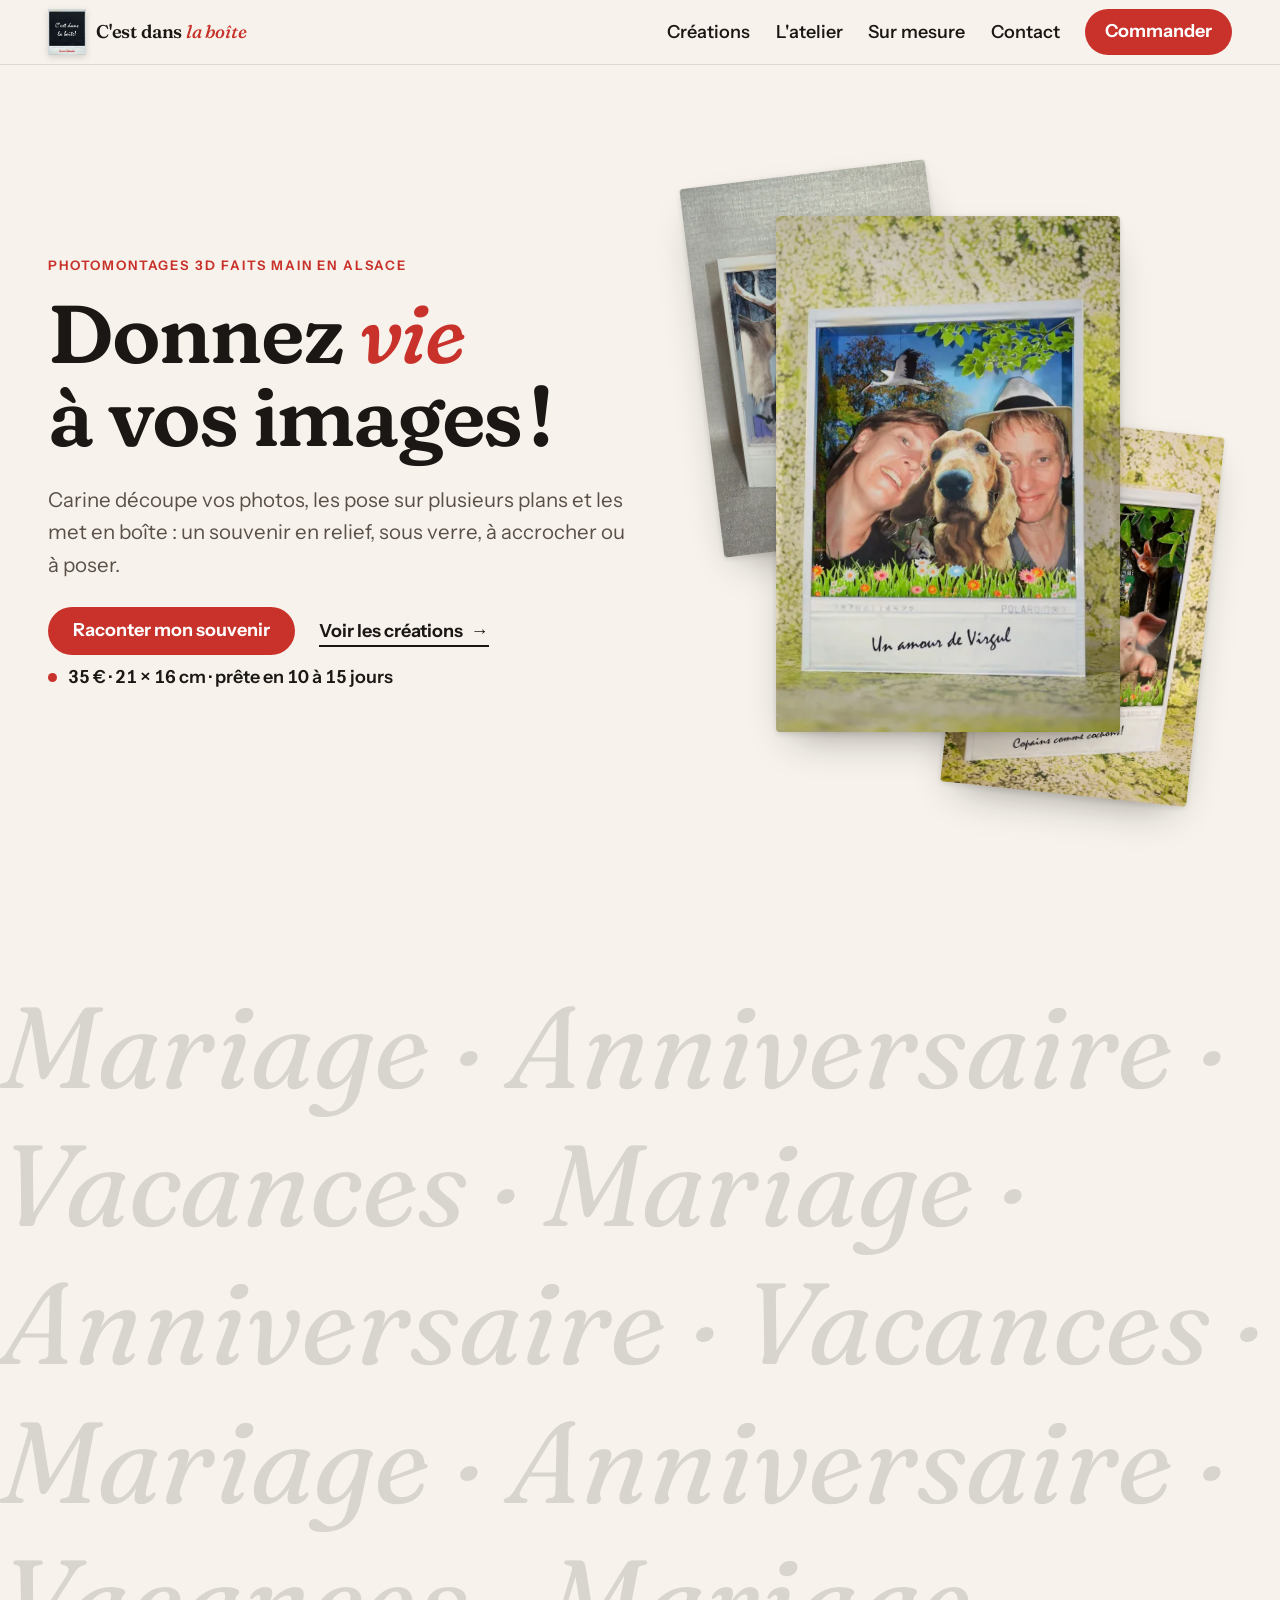
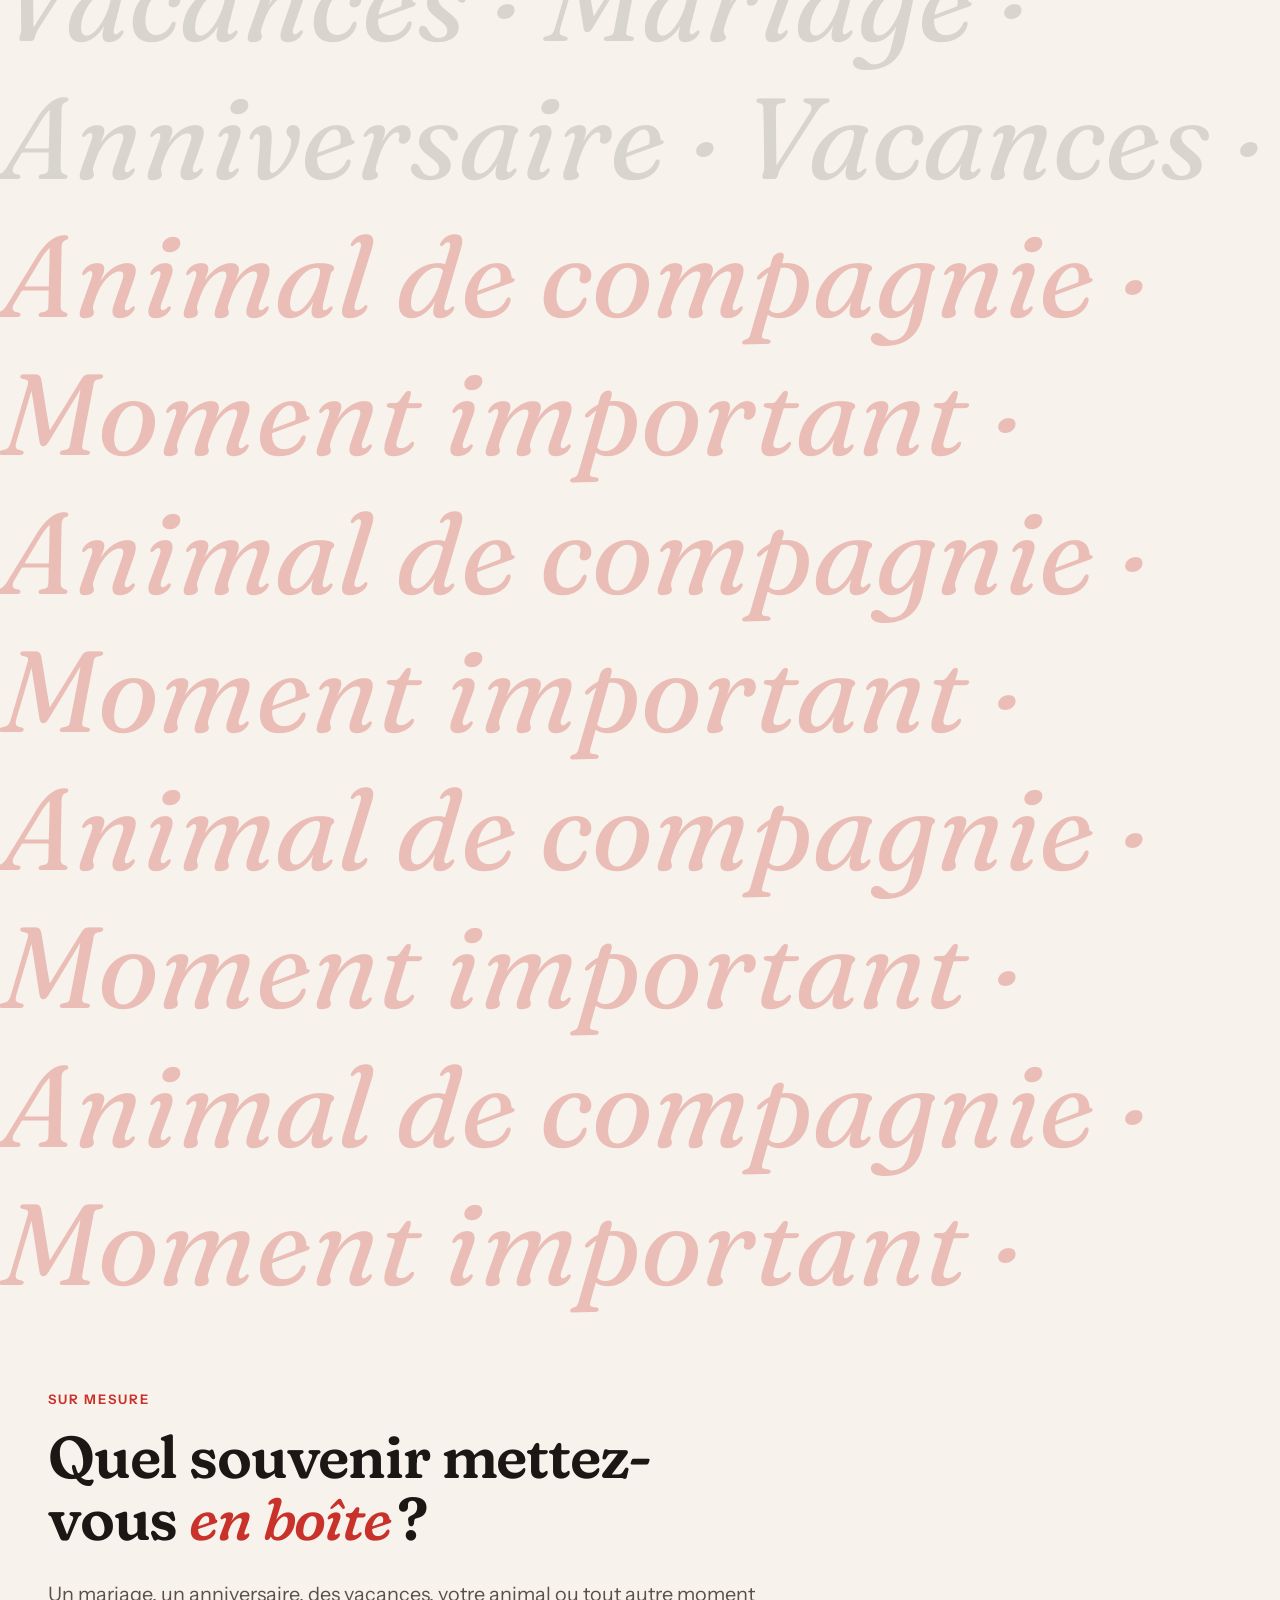
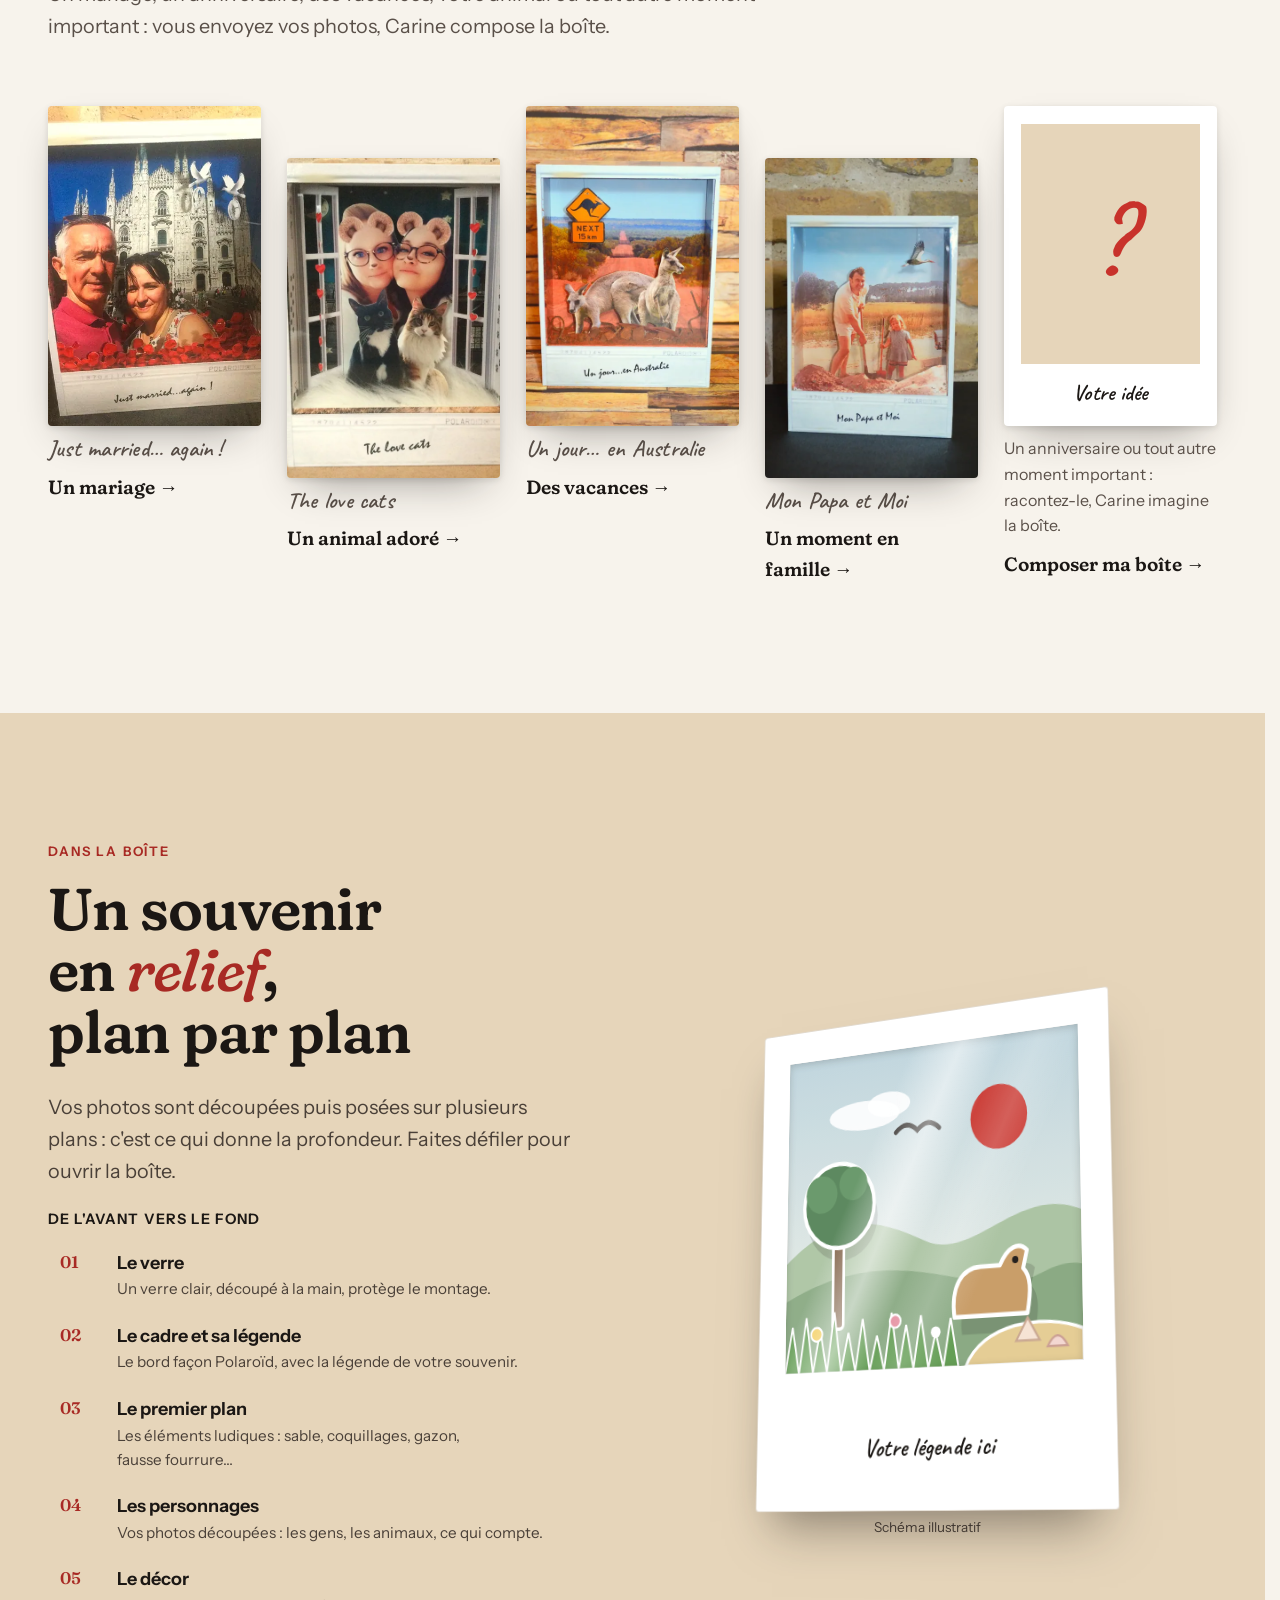
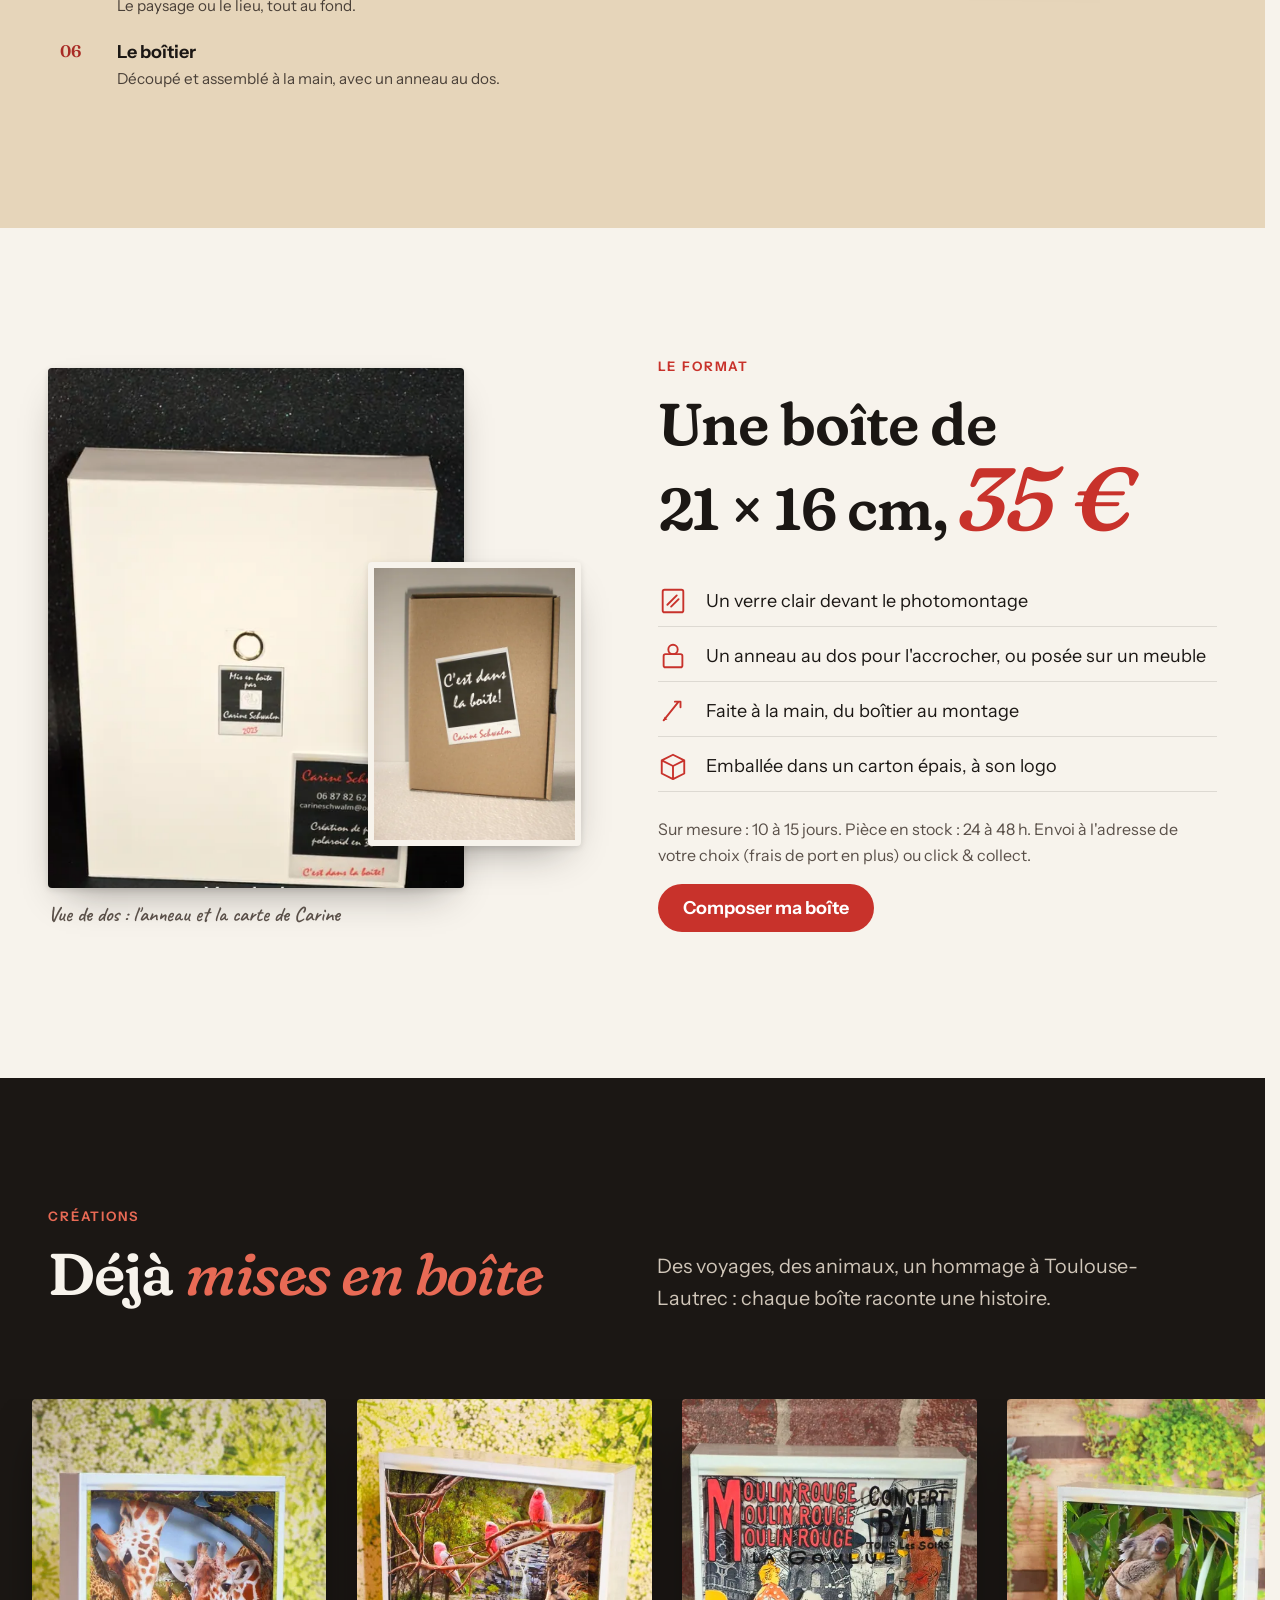
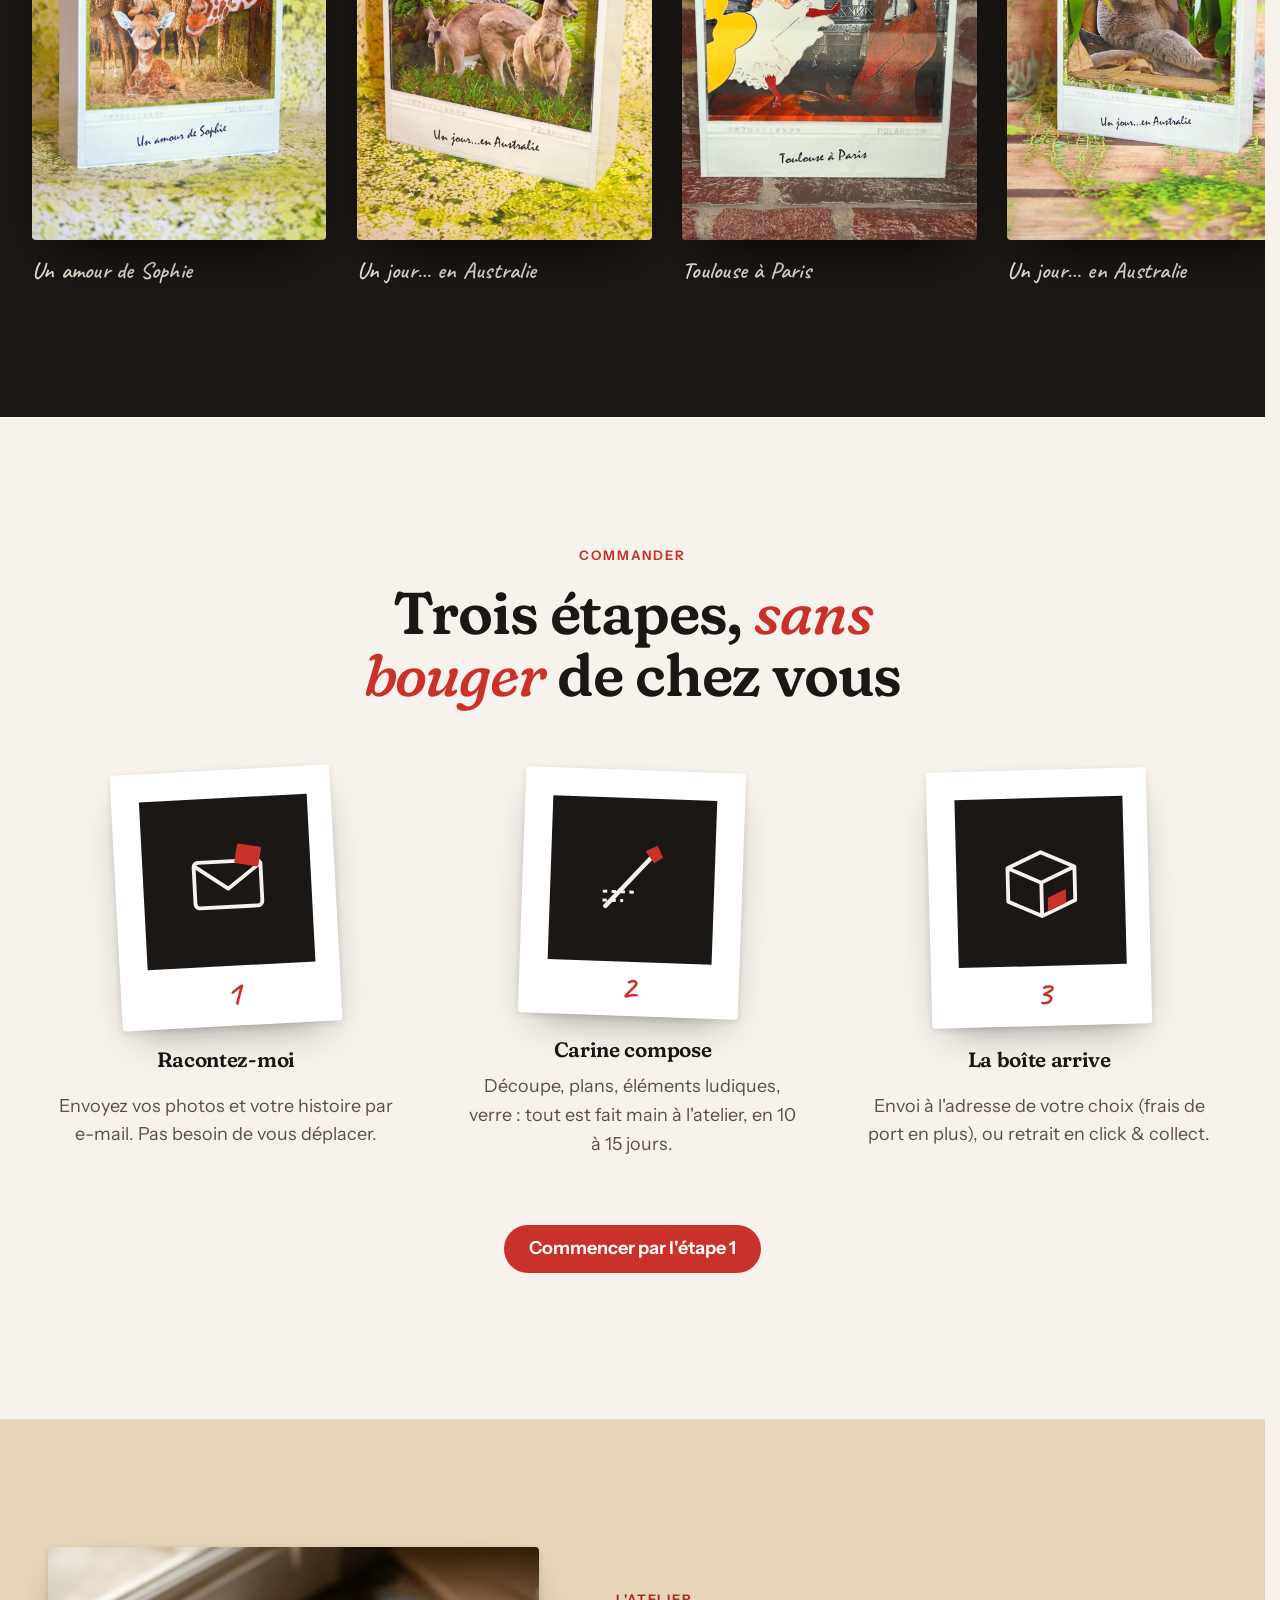
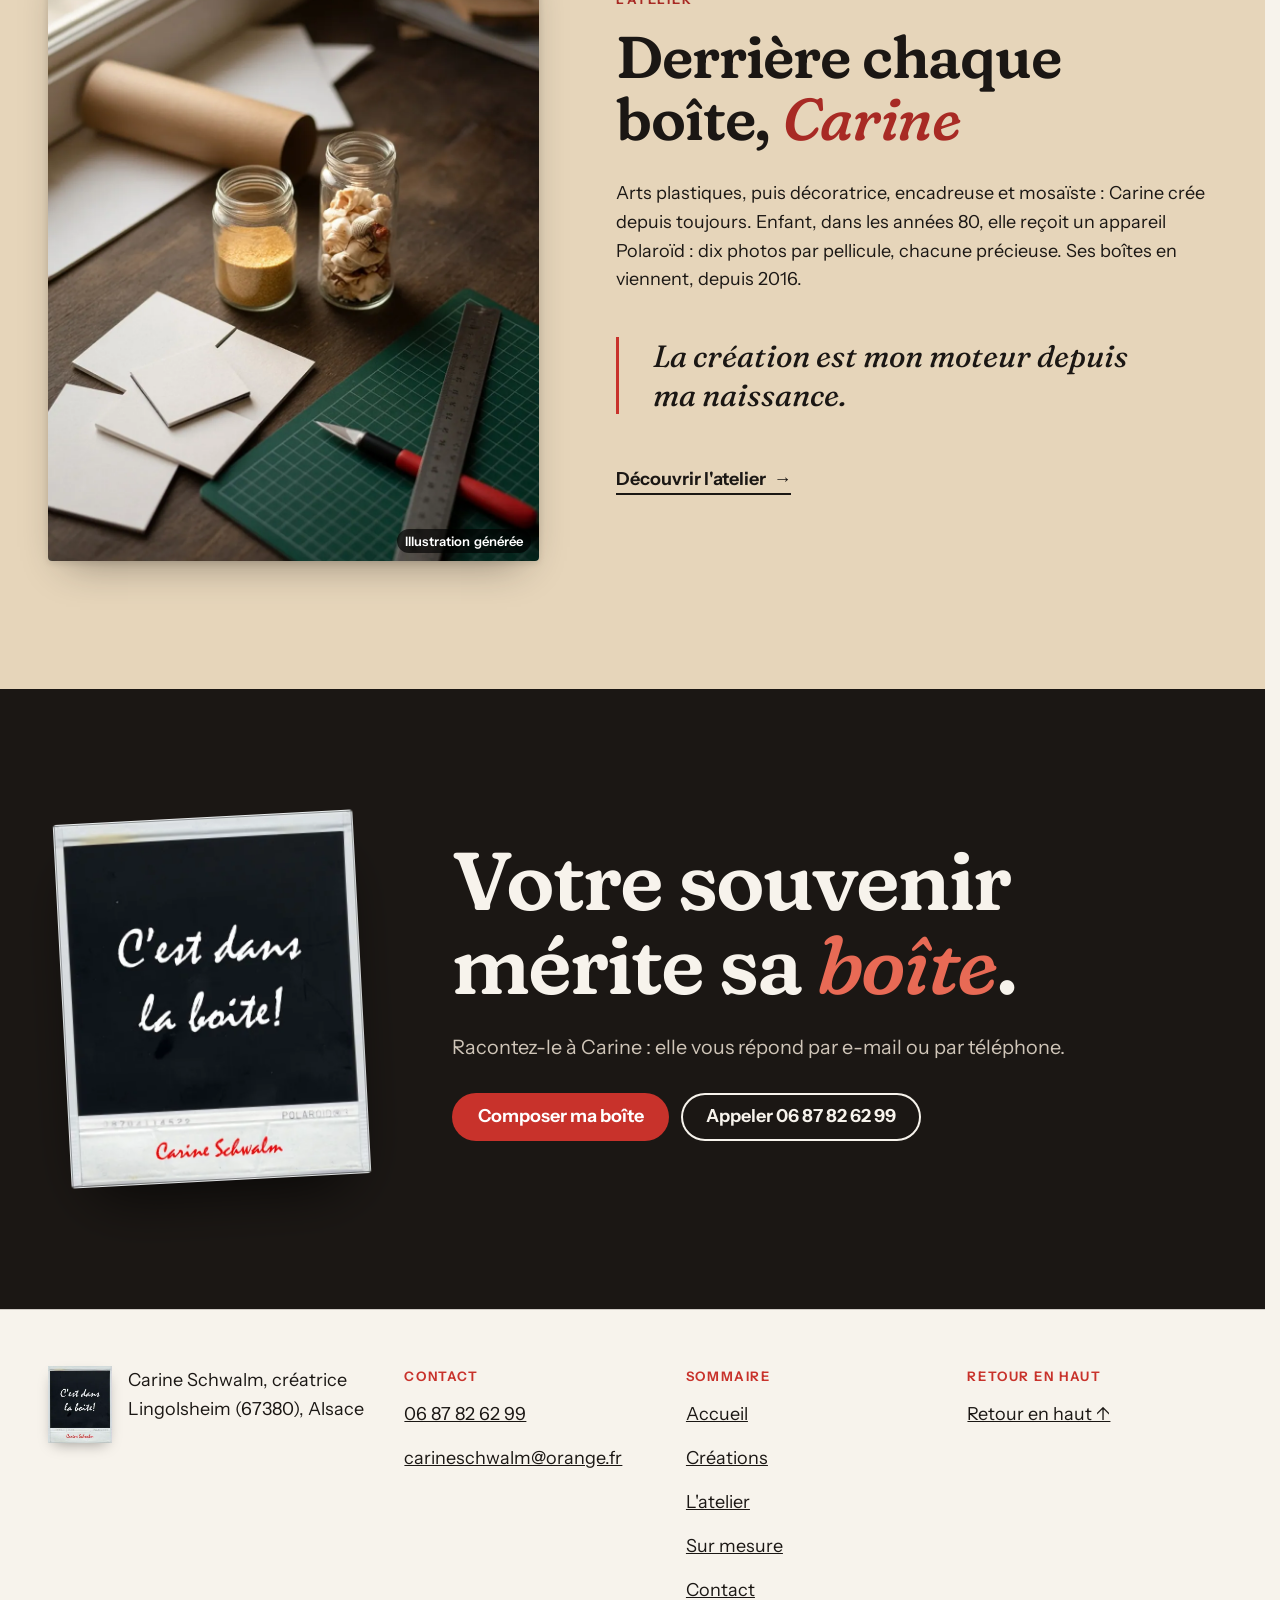
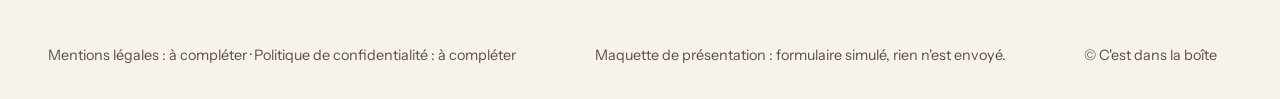
==== index.html @ a3c2acca "Maquette v1" ====
<!doctype html>
<html lang="fr" data-v="1">
<head>
<meta charset="utf-8">
<meta name="viewport" content="width=device-width, initial-scale=1, viewport-fit=cover">
<title>C&#39;est dans la boîte : photomontages 3D faits main en Alsace</title>
<meta name="description" content="Carine Schwalm met vos photos en relief dans une boîte façon Polaroïd de 21 × 16 cm : mariage, vacances, animal, famille. 35 €, prête en 10 à 15 jours.">
<meta name="robots" content="noindex, nofollow">
<link rel="canonical" href="https://c-est-dans-la-boite-maquette.vercel.app/">
<style>:root{--fond:#F7F3EC;--texte:#1B1714;--voile-fond:#1B1714;--ouverture-fond:#1B1714;--menu-fond:#F7F3EC}:root { --entete-h: 72px; --barres-h: 0px; } html { background: var(--fond); color: var(--texte); scrollbar-gutter: stable; } body { margin: 0; background: var(--fond); } html.js:not(.secours):not([data-arrivee="retour"]) [data-anime] { opacity: 0; } html.js:not(.secours):not([data-arrivee="retour"]) [data-anime].vu { opacity: 1; } [data-voile] { position: fixed; inset: 0; z-index: 900; background: var(--voile-fond); transform: translateY(100%); visibility: hidden; pointer-events: none; } html[data-arrivee="voile"]:not(.voile-leve):not(.secours) [data-voile] { transform: none; visibility: visible; } html.secours [data-voile] { visibility: hidden !important; } .ouverture-panneau { position: fixed; inset: 0; z-index: 850; display: none; place-content: center; justify-items: center; background: var(--ouverture-fond, var(--voile-fond)); color: var(--fond); text-align: center; } html.js[data-arrivee="intro"]:not(.secours):not(.intro-finie) .ouverture-panneau { display: grid; } html.defilement-bloque, html.defilement-bloque body, html.js[data-arrivee="intro"]:not(.secours):not(.intro-finie), html.js[data-arrivee="intro"]:not(.secours):not(.intro-finie) body, html[data-arrivee="voile"]:not(.voile-leve):not(.secours), html[data-arrivee="voile"]:not(.voile-leve):not(.secours) body { overflow: hidden; } html.js[data-arrivee="intro"]:not(.secours):not(.intro-finie) { background-color: var(--ouverture-fond, var(--voile-fond)); } html[data-arrivee="voile"]:not(.voile-leve):not(.secours) { background-color: var(--voile-fond); }</style>
<script>(function () {
var d = document.documentElement, ss = null, ls = null;
try { ss = window.sessionStorage; ls = window.localStorage; } catch (e) {}
d.classList.add('js');
var nav = performance.getEntriesByType ? performance.getEntriesByType('navigation')[0] : null;
var type = nav ? nav.type : 'navigate';
var depart = null;
try { depart = JSON.parse(ss.getItem('socle:depart') || 'null'); ss.removeItem('socle:depart'); } catch (e) {}
if (depart && !(Date.now() - depart.t < 15000)) depart = null;
var mode = type === 'back_forward' ? 'retour' : type === 'reload' ? 'intro' : depart ? 'voile' : 'intro';
d.setAttribute('data-arrivee', mode);
if (mode === 'voile' && depart.couleur) d.style.setProperty('--voile-fond', depart.couleur);
if (type === 'reload' && 'scrollRestoration' in history) {
history.scrollRestoration = 'manual';
}
try {
var choisie = ls && ls.getItem('socle:langue');
var langue = (d.lang || '').slice(0, 2);
if (choisie && choisie !== langue && type === 'navigate' && !depart) {
var alt = document.querySelector('link[rel="alternate"][hreflang="' + choisie + '"]');
if (alt) location.replace(new URL(alt.href).pathname + location.search + location.hash);
}
} catch (e) {}
setTimeout(function () { if (!d.classList.contains('demarre')) d.classList.add('secours'); }, 2000);
})();</script>
<link rel="preload" href="/assets/fonts/fraunces-latin-soft-normal.woff2" as="font" type="font/woff2" crossorigin>
<link rel="preload" href="/assets/fonts/instrument-sans-latin-wght-normal.woff2" as="font" type="font/woff2" crossorigin>
<link rel="stylesheet" href="/assets/css/socle.css?v=1">
<link rel="stylesheet" href="/assets/css/site.css?v=1">
<link rel="modulepreload" href="/assets/js/site.js?v=1">
<link rel="modulepreload" href="/assets/js/socle/index.js?v=1">
<script src="/assets/vendor/gsap.min.js" defer></script>
<script src="/assets/vendor/ScrollTrigger.min.js" defer></script>
<script src="/assets/vendor/SplitText.min.js" defer></script>
<script type="module" src="/assets/js/site.js?v=1"></script>
<meta name="theme-color" content="#F7F3EC">
<link rel="icon" href="/assets/images/favicon.svg" type="image/svg+xml">
<link rel="apple-touch-icon" href="/assets/images/apple-touch-icon.png">
<meta property="og:type" content="website">
<meta property="og:site_name" content="C&#39;est dans la boîte">
<meta property="og:locale" content="fr_FR">
<meta property="og:title" content="C&#39;est dans la boîte : photomontages 3D faits main en Alsace">
<meta property="og:description" content="Carine Schwalm met vos photos en relief dans une boîte façon Polaroïd de 21 × 16 cm : mariage, vacances, animal, famille. 35 €, prête en 10 à 15 jours.">
<meta property="og:url" content="https://c-est-dans-la-boite-maquette.vercel.app/">
<meta property="og:image" content="https://c-est-dans-la-boite-maquette.vercel.app/assets/partage/accueil-fr.jpg">
<meta property="og:image:width" content="1200">
<meta property="og:image:height" content="630">
<meta property="og:image:alt" content="C&#39;est dans la boîte : une boîte en relief, un couple et son cocker dans l&#39;herbe fleurie">
<meta name="twitter:card" content="summary_large_image">
<script type="application/ld+json">{"@context":"https://schema.org","@type":"LocalBusiness","name":"C'est dans la boîte","founder":{"@type":"Person","name":"Carine Schwalm"},"url":"https://c-est-dans-la-boite-maquette.vercel.app/","telephone":"+33687826299","email":"carineschwalm@orange.fr","foundingDate":"2016","address":{"@type":"PostalAddress","addressLocality":"Lingolsheim","postalCode":"67380","addressRegion":"Alsace","addressCountry":"FR"},"description":"Photomontages 3D faits main, présentés dans une boîte façon Polaroïd de 21 × 16 cm : mariage, anniversaire, vacances, animal de compagnie.","makesOffer":{"@type":"Offer","price":"35","priceCurrency":"EUR","itemOffered":{"@type":"Product","name":"Boîte photomontage 3D sur mesure, 21 × 16 cm"}}}</script>
</head>
<body id="haut">
<div data-voile data-forme="iris" aria-hidden="true"><div class="voile-contenu"><img src="/assets/images/logo-240.webp" alt="" width="250" height="303"><span data-voile-libelle>Accueil</span></div></div>
<div class="ouverture-panneau" data-ouverture aria-hidden="true">
  <div class="ouverture-cadre" data-ouverture-objet>
    <img src="/assets/images/cadre-logo-480.webp" srcset="/assets/images/cadre-logo-480.webp 480w, /assets/images/cadre-logo-720.webp 720w" sizes="280px" alt="" width="480" height="582">
    <span class="ouverture-laiteux"></span>
  </div>
  <p class="ouverture-ligne">Photomontages 3D faits main</p>
</div>
<a class="evitement" href="#contenu">Aller au contenu</a>
<header data-entete>
  <div class="entete-rangee">
    <a class="entete-logo" href="/" data-libelle="Accueil" aria-current="page">
      <img src="/assets/images/logo-240.webp" alt="" width="250" height="303"><span>C'est dans <em>la boîte</em></span>
    </a>
    <nav data-nav aria-label="Navigation principale">
      <ul><li><a href="/creations" data-libelle="Créations">Créations</a></li><li><a href="/atelier" data-libelle="L&#39;atelier">L&#39;atelier</a></li><li><a href="/sur-mesure" data-libelle="Sur mesure">Sur mesure</a></li><li><a href="/contact" data-libelle="Contact">Contact</a></li></ul>
    </nav>
    <div class="entete-actions">
      <a class="bouton" href="/sur-mesure#composer" data-libelle="Sur mesure">Commander</a>
      <button type="button" data-menu-bouton aria-controls="menu" aria-expanded="false" data-libelle-ouvrir="Menu" data-libelle-fermer="Fermer"><span data-libelle-bouton>Menu</span></button>
      <a class="menu-sansjs" href="#menu" data-menu-lien>Menu</a>
    </div>
  </div>
</header>
<script>/* Avant le premier affichage : rangées de la navigation (même règle que ajusterNav dans assets/js/socle/entete.js)
   et hauteur réelle de l'en-tête, pour que rien ne saute quand le JavaScript du site prend la main. */
(function () {
  var h = document.documentElement, u = document.querySelector('[data-nav] ul'), e = document.querySelector('[data-entete]');
  if (u) {
    var deborde = function () { return u.scrollWidth > u.clientWidth + 1; }, c = deborde();
    if (c && window.matchMedia('(min-width: 900px)').matches) {
      h.classList.add('nav-deux-rangees'); c = deborde();
      if (c) { h.classList.add('nav-deux-lignes'); var a = u.querySelector('a'); c = !a || u.getBoundingClientRect().height > a.getBoundingClientRect().height * 2.5; }
      if (c) h.classList.remove('nav-deux-rangees', 'nav-deux-lignes');
    }
    if (c) h.classList.add('nav-compacte');
  }
  if (e) h.style.setProperty('--entete-h', Math.round(e.getBoundingClientRect().height) + 'px');
})();</script>
<span id="menu-ferme" aria-hidden="true"></span>
<div id="menu" data-menu role="dialog" aria-modal="true" aria-label="Menu">
  <p class="menu-sansjs-fermer"><a href="#menu-ferme">Fermer</a></p>
  <ul><li style="--i:0"><a href="/" class="menu-lien" data-libelle="Accueil" aria-current="page">Accueil</a></li><li style="--i:1"><a href="/creations" class="menu-lien" data-libelle="Créations">Créations</a></li><li style="--i:2"><a href="/atelier" class="menu-lien" data-libelle="L&#39;atelier">L&#39;atelier</a></li><li style="--i:3"><a href="/sur-mesure" class="menu-lien" data-libelle="Sur mesure">Sur mesure</a></li><li style="--i:4"><a href="/contact" class="menu-lien" data-libelle="Contact">Contact</a></li></ul>
  <p class="menu-contact"><a class="bouton" href="tel:+33687826299">Appeler 06 87 82 62 99</a> <a class="menu-email" href="mailto:carineschwalm@orange.fr">carineschwalm@orange.fr</a></p>
</div>
<main id="contenu" tabindex="-1">
<section class="ouv ouv-accueil" id="debut" data-ouverture-page>
  <div class="ouv-texte">
    <p class="surtitre hero-sur" data-anime="gsap">Photomontages 3D faits main en Alsace</p>
    <h1 class="titre-xl hero-titre" data-anime="gsap"><span class="ligne-masque"><span class="hero-ligne">Donnez <em>vie</em></span></span><span class="ligne-masque"><span class="hero-ligne">à vos images !</span></span></h1>
    <p class="hero-intro" data-anime="gsap">Carine découpe vos photos, les pose sur plusieurs plans et les met en boîte : un souvenir en relief, sous verre, à accrocher ou à poser.</p>
    <div class="hero-actions" data-anime="gsap">
      <a href="/sur-mesure#composer" class="bouton" data-libelle="Sur mesure" data-action-principale data-survol="magnetique">Raconter mon souvenir</a>
      <a href="/creations" class="lien-fleche" data-libelle="Créations">Voir les créations</a>
    </div>
    <p class="hero-info" data-info-cle data-anime="gsap">35 € · 21 × 16 cm · prête en 10 à 15 jours</p>
  </div>
  <div class="pile">
    <figure class="media dev pile-carte pile-carte--g" data-effet="profondeur" data-souris style="--cadrage:50% 50%;aspect-ratio:2 / 3">
  <picture>
    <img data-effet="developpement" src="/assets/images/boite-laponie-1300.webp" srcset="/assets/images/boite-laponie-480.webp 480w, /assets/images/boite-laponie-800.webp 800w, /assets/images/boite-laponie-1300.webp 1300w" sizes="(max-width: 760px) 40vw, 18vw" alt="Boîte « Laponie Finlandaise, janvier 2020 » : deux voyageurs emmitouflés, des rennes et des branches enneigées" width="1300" height="1950" loading="lazy" decoding="async">
  </picture><span class="dev-voile" aria-hidden="true"></span>
</figure>
    <figure class="media dev pile-carte pile-carte--d" style="--cadrage:50% 50%;aspect-ratio:2 / 3">
  <picture>
    <img data-effet="developpement" src="/assets/images/boite-cochons-1300.webp" srcset="/assets/images/boite-cochons-480.webp 480w, /assets/images/boite-cochons-800.webp 800w, /assets/images/boite-cochons-1300.webp 1300w" sizes="(max-width: 760px) 40vw, 18vw" alt="Boîte « Copains comme cochons ! » : trois cochons dans les fleurs, des oiseaux dans l&#39;arbre" width="1300" height="1950" loading="lazy" decoding="async">
  </picture><span class="dev-voile" aria-hidden="true"></span>
</figure>
    <figure class="media dev pile-carte pile-carte--avant" data-iris-centre style="--cadrage:50% 50%;aspect-ratio:2 / 3">
  <picture>
    <img data-effet="developpement" src="/assets/images/boite-virgul-1300.webp" srcset="/assets/images/boite-virgul-480.webp 480w, /assets/images/boite-virgul-800.webp 800w, /assets/images/boite-virgul-1300.webp 1300w" sizes="(max-width: 760px) 60vw, 26vw" alt="Boîte « Un amour de Virgul » : un couple et son cocker dans l&#39;herbe fleurie, une cigogne en vol" width="1300" height="1950" fetchpriority="high" loading="eager" decoding="async">
  </picture><span class="dev-voile" aria-hidden="true"></span>
</figure>
  </div>
</section>
<section class="occasions" id="occasions">
  <div class="mots-geants" data-fx="mots-geants" aria-hidden="true" data-ruban data-visuel data-audit-ignorer>
    <p data-fx-rangee data-texte="Mariage · Anniversaire · Vacances · Mariage · Anniversaire · Vacances · Mariage · Anniversaire · Vacances · Mariage · Anniversaire · Vacances ·"></p>
    <p data-fx-rangee data-sens="-1" data-texte="Animal de compagnie · Moment important · Animal de compagnie · Moment important · Animal de compagnie · Moment important · Animal de compagnie · Moment important ·"></p>
  </div>
  <div class="conteneur">
    <div class="tete-section">
      <p class="surtitre">Sur mesure</p>
      <h2 class="titre-l" data-anime="lignes">Quel souvenir mettez-vous <em>en boîte</em> ?</h2>
      <p class="chapeau" data-anime>Un mariage, un anniversaire, des vacances, votre animal ou tout autre moment important : vous envoyez vos photos, Carine compose la boîte.</p>
    </div>
    <ul class="occasions-liste" data-anime="cascade">
      <li>
        <a class="occasion" href="/sur-mesure?occasion=mariage#composer" data-libelle="Sur mesure">
          <figure class="media dev occasion-media" style="--cadrage:50% 50%;aspect-ratio:2 / 3">
  <picture>
    <img data-effet="developpement" src="/assets/images/boite-mariage-1300.webp" srcset="/assets/images/boite-mariage-480.webp 480w, /assets/images/boite-mariage-800.webp 800w, /assets/images/boite-mariage-1300.webp 1300w, /assets/images/boite-mariage-1860.webp 1860w" sizes="(max-width: 760px) 46vw, 20vw" alt="Boîte « Just married… again ! » : un couple devant la cathédrale de Milan, colombes et pétales rouges" width="1300" height="1444" loading="lazy" decoding="async">
  </picture><span class="dev-voile" aria-hidden="true"></span>
</figure>
          <span class="occasion-legende main">Just married… again !</span>
          <span class="occasion-titre">Un mariage <span aria-hidden="true">→</span></span>
        </a>
      </li><li>
        <a class="occasion" href="/sur-mesure?occasion=animal#composer" data-libelle="Sur mesure">
          <figure class="media dev occasion-media" style="--cadrage:50% 50%;aspect-ratio:2 / 3">
  <picture>
    <img data-effet="developpement" src="/assets/images/boite-love-cats-1300.webp" srcset="/assets/images/boite-love-cats-480.webp 480w, /assets/images/boite-love-cats-800.webp 800w, /assets/images/boite-love-cats-1300.webp 1300w" sizes="(max-width: 760px) 46vw, 20vw" alt="Boîte « The love cats » : deux amies et leurs chats à une fenêtre fleurie" width="1300" height="1950" loading="lazy" decoding="async">
  </picture><span class="dev-voile" aria-hidden="true"></span>
</figure>
          <span class="occasion-legende main">The love cats</span>
          <span class="occasion-titre">Un animal adoré <span aria-hidden="true">→</span></span>
        </a>
      </li><li>
        <a class="occasion" href="/sur-mesure?occasion=vacances#composer" data-libelle="Sur mesure">
          <figure class="media dev occasion-media" style="--cadrage:50% 50%;aspect-ratio:2 / 3">
  <picture>
    <img data-effet="developpement" src="/assets/images/boite-kangourous-desert-1300.webp" srcset="/assets/images/boite-kangourous-desert-480.webp 480w, /assets/images/boite-kangourous-desert-800.webp 800w, /assets/images/boite-kangourous-desert-1300.webp 1300w" sizes="(max-width: 760px) 46vw, 20vw" alt="Boîte « Un jour… en Australie » : des kangourous sur la terre rouge, un panneau de route" width="1300" height="1950" loading="lazy" decoding="async">
  </picture><span class="dev-voile" aria-hidden="true"></span>
</figure>
          <span class="occasion-legende main">Un jour… en Australie</span>
          <span class="occasion-titre">Des vacances <span aria-hidden="true">→</span></span>
        </a>
      </li><li>
        <a class="occasion" href="/sur-mesure?occasion=autre#composer" data-libelle="Sur mesure">
          <figure class="media dev occasion-media" style="--cadrage:50% 50%;aspect-ratio:2 / 3">
  <picture>
    <img data-effet="developpement" src="/assets/images/boite-papa-1300.webp" srcset="/assets/images/boite-papa-480.webp 480w, /assets/images/boite-papa-800.webp 800w, /assets/images/boite-papa-1300.webp 1300w" sizes="(max-width: 760px) 46vw, 20vw" alt="Boîte « Mon Papa et Moi » : un père et sa petite fille dans un champ, une cigogne en vol" width="1300" height="1950" loading="lazy" decoding="async">
  </picture><span class="dev-voile" aria-hidden="true"></span>
</figure>
          <span class="occasion-legende main">Mon Papa et Moi</span>
          <span class="occasion-titre">Un moment en famille <span aria-hidden="true">→</span></span>
        </a>
      </li>
      <li>
        <a class="occasion occasion--idee" href="/sur-mesure?occasion=anniversaire#composer" data-libelle="Sur mesure">
          <span class="idee-cadre" data-visuel aria-hidden="true"><span class="idee-fenetre"><span class="main">?</span></span><span class="idee-bord main">Votre idée</span></span>
          <span class="occasion-texte">Un anniversaire ou tout autre moment important : racontez-le, Carine imagine la boîte.</span>
          <span class="occasion-titre">Composer ma boîte <span aria-hidden="true">→</span></span>
        </a>
      </li>
    </ul>
  </div>
</section>
<section class="plans" id="dans-la-boite" data-scene>
  <div class="plans-collant" data-collant>
    <div class="conteneur plans-grille">
      <div class="plans-texte">
        <p class="surtitre">Dans la boîte</p>
        <h2 class="titre-l" data-anime="lignes">Un souvenir en <em>relief</em>, plan par plan</h2>
        <p class="chapeau masque-ecran-bas">Vos photos sont découpées puis posées sur plusieurs plans : c&#39;est ce qui donne la profondeur. Faites défiler pour ouvrir la boîte.</p>
        <p class="plans-liste-titre" id="plans-liste-titre">De l&#39;avant vers le fond</p>
        <ol class="plans-liste" aria-labelledby="plans-liste-titre">
          <li data-couche="1"><span class="plans-num">01</span><span class="plans-nom">Le verre</span><span class="plans-detail">Un verre clair, découpé à la main, protège le montage.</span></li><li data-couche="2"><span class="plans-num">02</span><span class="plans-nom">Le cadre et sa légende</span><span class="plans-detail">Le bord façon Polaroïd, avec la légende de votre souvenir.</span></li><li data-couche="3"><span class="plans-num">03</span><span class="plans-nom">Le premier plan</span><span class="plans-detail">Les éléments ludiques : sable, coquillages, gazon, fausse fourrure…</span></li><li data-couche="4"><span class="plans-num">04</span><span class="plans-nom">Les personnages</span><span class="plans-detail">Vos photos découpées : les gens, les animaux, ce qui compte.</span></li><li data-couche="5"><span class="plans-num">05</span><span class="plans-nom">Le décor</span><span class="plans-detail">Le paysage ou le lieu, tout au fond.</span></li><li data-couche="6"><span class="plans-num">06</span><span class="plans-nom">Le boîtier</span><span class="plans-detail">Découpé et assemblé à la main, avec un anneau au dos.</span></li>
        </ol>
      </div>
      <div class="plans-scene" role="img" aria-label="Schéma d&#39;une boîte ouverte en six plans : verre, cadre, premier plan, personnages, décor, boîtier" data-visuel>
        <div class="boite3d" data-effet="plans">
          <div class="couche couche--boitier" data-couche="6"></div>
          <div class="couche couche--decor" data-couche="5"><svg viewBox="0 0 160 150" preserveAspectRatio="none" aria-hidden="true" focusable="false">
<defs><linearGradient id="ciel" x1="0" y1="0" x2="0" y2="1"><stop offset="0" stop-color="#BCD3DC"/><stop offset="1" stop-color="#EEF0E6"/></linearGradient></defs>
<rect width="160" height="150" fill="url(#ciel)"/>
<circle cx="118" cy="38" r="15" fill="#C8322B"/>
<ellipse cx="44" cy="30" rx="20" ry="7" fill="#fff" opacity=".9"/><ellipse cx="58" cy="26" rx="12" ry="6" fill="#fff" opacity=".9"/>
<path d="M0 98 C30 74 52 80 78 92 S128 70 160 84 V150 H0Z" fill="#A9C2A0"/>
<path d="M0 116 C40 98 70 104 104 112 S140 104 160 108 V150 H0Z" fill="#86A77F"/>
</svg></div>
          <div class="couche couche--perso" data-couche="4"><svg viewBox="0 0 160 150" preserveAspectRatio="none" aria-hidden="true" focusable="false">
<g fill="rgba(27,23,20,.16)" transform="translate(2 4)"><path d="M30 128 V88"/><circle cx="30" cy="74" r="20"/><path d="M96 132 c-2-14 4-22 14-22 h10 c4-8 10-10 14-6 l-2 8 c4 4 4 10 2 20 z"/></g>
<rect x="27" y="86" width="6" height="44" rx="2" fill="#7A5A3E" stroke="#fff" stroke-width="1.5"/>
<circle cx="30" cy="72" r="20" fill="#4F7F52" stroke="#fff" stroke-width="2"/><circle cx="20" cy="66" r="9" fill="#5E9160"/><circle cx="38" cy="62" r="8" fill="#5E9160"/>
<path d="M94 128 c-2-14 4-22 14-22 h10 c4-8 10-10 14-6 l-2 8 c4 4 4 10 2 20 z" fill="#C79A63" stroke="#fff" stroke-width="2" stroke-linejoin="round"/>
<circle cx="126" cy="104" r="1.6" fill="#1B1714"/>
<path d="M62 40 q6-6 12 0 q6-6 12 0" fill="none" stroke="#1B1714" stroke-width="2.2" stroke-linecap="round"/>
</svg></div>
          <div class="couche couche--premier" data-couche="3"><svg viewBox="0 0 160 150" preserveAspectRatio="none" aria-hidden="true" focusable="false">
<path d="M100 150 C108 132 140 128 160 136 V150Z" fill="#E4CB91" stroke="#fff" stroke-width="1.5"/>
<g fill="#5E9A4E" stroke="#fff" stroke-width="1">
<path d="M0 150 L4 128 L8 150 L12 124 L16 150 L20 130 L24 150 L28 122 L32 150 L36 132 L40 150 L44 126 L48 150 L52 134 L56 150 L60 124 L64 150 L68 130 L72 150 L76 126 L80 150 L84 134 L88 150 L92 128 L96 150Z"/></g>
<circle cx="18" cy="132" r="3.2" fill="#F2C94C" stroke="#fff"/><circle cx="62" cy="128" r="3" fill="#E58FA0" stroke="#fff"/><circle cx="84" cy="134" r="2.6" fill="#fff"/>
<path d="M126 140 l6-10 l6 10z" fill="#F6E2D3" stroke="#C8A58E" stroke-width="1"/><path d="M142 143 q5-9 10 0z" fill="#F3D6CF" stroke="#C99C90" stroke-width="1"/>
</svg></div>
          <div class="couche couche--cadre" data-couche="2"><span class="cadre-legende main">Votre légende ici</span></div>
          <div class="couche couche--verre" data-couche="1"></div>
        </div>
        <p class="mention-schema">Schéma illustratif</p>
      </div>
    </div>
  </div>
</section>
<section class="offre" id="format">
  <div class="conteneur offre-grille">
    <div class="offre-visuels">
      <figure class="media offre-dos" data-effet="balancier" style="--cadrage:50% 50%;aspect-ratio:4 / 5">
  <picture>
    <img src="/assets/images/boite-dos-1300.webp" srcset="/assets/images/boite-dos-480.webp 480w, /assets/images/boite-dos-800.webp 800w, /assets/images/boite-dos-1300.webp 1300w" sizes="(max-width: 760px) 70vw, 30vw" alt="Le dos d&#39;une boîte : l&#39;anneau pour l&#39;accrocher, l&#39;étiquette « Mis en boîte par » et la carte de Carine Schwalm" width="1300" height="1625" loading="lazy" decoding="async">
  </picture><figcaption class="media-legende">Vue de dos : l&#39;anneau et la carte de Carine</figcaption>
</figure>
      <figure class="media offre-carton" data-fx="parallaxe" data-fx-force="8" style="--cadrage:50% 50%;aspect-ratio:3 / 4">
  <picture>
    <img src="/assets/images/emballage-face-1300.webp" srcset="/assets/images/emballage-face-480.webp 480w, /assets/images/emballage-face-800.webp 800w, /assets/images/emballage-face-1300.webp 1300w" sizes="(max-width: 760px) 40vw, 16vw" alt="Le carton d&#39;envoi en kraft, avec l&#39;étiquette « C&#39;est dans la boite ! »" width="1300" height="1733" loading="lazy" decoding="async">
  </picture>
</figure>
    </div>
    <div class="offre-texte">
      <p class="surtitre">Le format</p>
      <h2 class="titre-l offre-titre" data-anime="lignes">Une boîte de <span class="insecable">21 × 16 cm</span>, <span class="offre-prix" data-prix>35 €</span></h2>
      <ul class="atouts" data-anime="cascade">
        <li><svg class="icone" viewBox="0 0 32 32" aria-hidden="true" focusable="false"><rect x="5" y="4" width="22" height="24" rx="2" fill="none" stroke="currentColor" stroke-width="2"/><path d="M10 20 L20 10 M14 22 L22 14" stroke="currentColor" stroke-width="2" stroke-linecap="round"/></svg><span>Un verre clair devant le photomontage</span></li>
        <li><svg class="icone" viewBox="0 0 32 32" aria-hidden="true" focusable="false"><circle cx="16" cy="9" r="5" fill="none" stroke="currentColor" stroke-width="2"/><rect x="6" y="14" width="20" height="14" rx="2" fill="none" stroke="currentColor" stroke-width="2"/></svg><span>Un anneau au dos pour l&#39;accrocher, ou posée sur un meuble</span></li>
        <li><svg class="icone" viewBox="0 0 32 32" aria-hidden="true" focusable="false"><path d="M6 26 L22 6 M18 6 h6 v6" fill="none" stroke="currentColor" stroke-width="2" stroke-linecap="round" stroke-linejoin="round"/><path d="M6 26 l4-1 l-3-3z" fill="currentColor"/></svg><span>Faite à la main, du boîtier au montage</span></li>
        <li><svg class="icone" viewBox="0 0 32 32" aria-hidden="true" focusable="false"><path d="M4 10 L16 4 L28 10 V24 L16 30 L4 24Z M4 10 L16 16 L28 10 M16 16 V30" fill="none" stroke="currentColor" stroke-width="2" stroke-linejoin="round"/></svg><span>Emballée dans un carton épais, à son logo</span></li>
      </ul>
      <p class="offre-delais" data-anime>Sur mesure : 10 à 15 jours. Pièce en stock : 24 à 48 h. Envoi à l&#39;adresse de votre choix (frais de port en plus) ou click &amp; collect.</p>
      <p data-anime><a href="/sur-mesure#composer" class="bouton" data-libelle="Sur mesure" data-survol="magnetique">Composer ma boîte</a></p>
    </div>
  </div>
</section>
<section class="rangee sombre" id="creations">
  <div class="conteneur tete-section tete-section--rangee">
    <div>
      <p class="surtitre">Créations</p>
      <h2 class="titre-l" data-anime="lignes">Déjà <em>mises en boîte</em></h2>
    </div>
    <p class="chapeau" data-anime>Des voyages, des animaux, un hommage à Toulouse-Lautrec : chaque boîte raconte une histoire.</p>
  </div>
  <div class="rangee-fenetre" role="region" aria-label="Créations de Carine, rangée qui défile" tabindex="0" data-galerie>
    <ul class="rangee-piste" data-effet="glissement">
      <li class="rangee-carte">
          <a href="/creations?boite=un-amour-de-sophie" data-libelle="Créations">
            <figure class="media dev rangee-media" style="--cadrage:50% 50%;aspect-ratio:2 / 3">
  <picture>
    <img data-effet="developpement" src="/assets/images/boite-girafes-1300.webp" srcset="/assets/images/boite-girafes-480.webp 480w, /assets/images/boite-girafes-800.webp 800w, /assets/images/boite-girafes-1300.webp 1300w" sizes="(max-width: 760px) 62vw, 24vw" alt="Boîte « Un amour de Sophie » : une famille de girafes" width="1300" height="1950" loading="lazy" decoding="async">
  </picture><span class="dev-voile" aria-hidden="true"></span>
</figure>
            <span class="rangee-legende main">Un amour de Sophie</span>
          </a>
        </li><li class="rangee-carte">
          <a href="/creations?boite=australie-cascade" data-libelle="Créations">
            <figure class="media dev rangee-media" style="--cadrage:50% 50%;aspect-ratio:2 / 3">
  <picture>
    <img data-effet="developpement" src="/assets/images/boite-kangourous-cascade-1300.webp" srcset="/assets/images/boite-kangourous-cascade-480.webp 480w, /assets/images/boite-kangourous-cascade-800.webp 800w, /assets/images/boite-kangourous-cascade-1300.webp 1300w" sizes="(max-width: 760px) 62vw, 24vw" alt="Boîte « Un jour… en Australie » : des kangourous et des cacatoès près d&#39;une cascade" width="1300" height="1950" loading="lazy" decoding="async">
  </picture><span class="dev-voile" aria-hidden="true"></span>
</figure>
            <span class="rangee-legende main">Un jour… en Australie</span>
          </a>
        </li><li class="rangee-carte">
          <a href="/creations?boite=toulouse-a-paris" data-libelle="Créations">
            <figure class="media dev rangee-media" style="--cadrage:50% 50%;aspect-ratio:2 / 3">
  <picture>
    <img data-effet="developpement" src="/assets/images/boite-lautrec-1300.webp" srcset="/assets/images/boite-lautrec-480.webp 480w, /assets/images/boite-lautrec-800.webp 800w, /assets/images/boite-lautrec-1300.webp 1300w" sizes="(max-width: 760px) 62vw, 24vw" alt="Boîte « Toulouse à Paris » : une danseuse de cancan devant l&#39;affiche du Moulin Rouge, d&#39;après Toulouse-Lautrec" width="1300" height="1950" loading="lazy" decoding="async">
  </picture><span class="dev-voile" aria-hidden="true"></span>
</figure>
            <span class="rangee-legende main">Toulouse à Paris</span>
          </a>
        </li><li class="rangee-carte">
          <a href="/creations?boite=australie-koala" data-libelle="Créations">
            <figure class="media dev rangee-media" style="--cadrage:50% 50%;aspect-ratio:2 / 3">
  <picture>
    <img data-effet="developpement" src="/assets/images/boite-koala-1300.webp" srcset="/assets/images/boite-koala-480.webp 480w, /assets/images/boite-koala-800.webp 800w, /assets/images/boite-koala-1300.webp 1300w" sizes="(max-width: 760px) 62vw, 24vw" alt="Boîte « Un jour… en Australie » : un koala dans les eucalyptus" width="1300" height="1950" loading="lazy" decoding="async">
  </picture><span class="dev-voile" aria-hidden="true"></span>
</figure>
            <span class="rangee-legende main">Un jour… en Australie</span>
          </a>
        </li><li class="rangee-carte">
          <a href="/creations?boite=boite-a-meuh" data-libelle="Créations">
            <figure class="media dev rangee-media" style="--cadrage:50% 50%;aspect-ratio:2 / 3">
  <picture>
    <img data-effet="developpement" src="/assets/images/boite-meuh-1300.webp" srcset="/assets/images/boite-meuh-480.webp 480w, /assets/images/boite-meuh-800.webp 800w, /assets/images/boite-meuh-1300.webp 1300w" sizes="(max-width: 760px) 62vw, 24vw" alt="Boîte « Boîte à Meuh » : des vaches dans un pré vert et des marguerites" width="1300" height="1950" loading="lazy" decoding="async">
  </picture><span class="dev-voile" aria-hidden="true"></span>
</figure>
            <span class="rangee-legende main">Boîte à Meuh</span>
          </a>
        </li><li class="rangee-carte">
          <a href="/creations?boite=big-apple" data-libelle="Créations">
            <figure class="media dev rangee-media" style="--cadrage:50% 50%;aspect-ratio:2 / 3">
  <picture>
    <img data-effet="developpement" src="/assets/images/boite-big-apple-1300.webp" srcset="/assets/images/boite-big-apple-480.webp 480w, /assets/images/boite-big-apple-800.webp 800w, /assets/images/boite-big-apple-1300.webp 1300w" sizes="(max-width: 760px) 62vw, 24vw" alt="Boîte « Big Apple » : la statue de la Liberté devant Manhattan, dans une pomme" width="1300" height="1950" loading="lazy" decoding="async">
  </picture><span class="dev-voile" aria-hidden="true"></span>
</figure>
            <span class="rangee-legende main">Big Apple</span>
          </a>
        </li>
      <li class="rangee-carte rangee-carte--fin">
        <a href="/creations" class="rangee-tout" data-libelle="Créations"><span class="titre-m">Toutes les créations</span><span>Mariages, voyages, animaux : la galerie complète.</span><span class="rond-fleche" aria-hidden="true">→</span></a>
      </li>
    </ul>
  </div>
</section>
<section class="etapes" id="commander">
  <div class="conteneur">
    <div class="tete-section tete-section--centre">
      <p class="surtitre">Commander</p>
      <h2 class="titre-l" data-anime="lignes">Trois étapes, <em>sans bouger</em> de chez vous</h2>
    </div>
    <ol class="etapes-liste" data-anime="cascade">
      <li class="etape">
        <span class="instantane dev" data-visuel aria-hidden="true"><span class="instantane-fenetre" data-effet="developpement"><svg viewBox="0 0 64 64" aria-hidden="true" focusable="false"><rect x="10" y="18" width="44" height="30" rx="3" fill="none" stroke="#F7F3EC" stroke-width="2.5"/><path d="M10 20 L32 36 L54 20" fill="none" stroke="#F7F3EC" stroke-width="2.5" stroke-linejoin="round"/><rect x="38" y="8" width="16" height="13" rx="1" fill="#C8322B" transform="rotate(12 46 14)"/></svg></span><span class="instantane-num main">1</span><span class="dev-voile"></span></span>
        <h3 class="titre-s">Racontez-moi</h3>
        <p>Envoyez vos photos et votre histoire par e-mail. Pas besoin de vous déplacer.</p>
      </li><li class="etape">
        <span class="instantane dev" data-visuel aria-hidden="true"><span class="instantane-fenetre" data-effet="developpement"><svg viewBox="0 0 64 64" aria-hidden="true" focusable="false"><path d="M14 50 L46 14" stroke="#F7F3EC" stroke-width="3" stroke-linecap="round"/><path d="M40 12 l8-4 l4 8 l-6 4z" fill="#C8322B"/><path d="M12 40 h22 M12 46 h14" stroke="#F7F3EC" stroke-width="2" stroke-dasharray="3 3"/></svg></span><span class="instantane-num main">2</span><span class="dev-voile"></span></span>
        <h3 class="titre-s">Carine compose</h3>
        <p>Découpe, plans, éléments ludiques, verre : tout est fait main à l&#39;atelier, en 10 à 15 jours.</p>
      </li><li class="etape">
        <span class="instantane dev" data-visuel aria-hidden="true"><span class="instantane-fenetre" data-effet="developpement"><svg viewBox="0 0 64 64" aria-hidden="true" focusable="false"><path d="M10 22 L32 12 L54 22 V44 L32 54 L10 44Z M10 22 L32 32 L54 22 M32 32 V54" fill="none" stroke="#F7F3EC" stroke-width="2.5" stroke-linejoin="round"/><rect x="36" y="34" width="12" height="9" fill="#C8322B" transform="skewY(-24) translate(0 24)"/></svg></span><span class="instantane-num main">3</span><span class="dev-voile"></span></span>
        <h3 class="titre-s">La boîte arrive</h3>
        <p>Envoi à l&#39;adresse de votre choix (frais de port en plus), ou retrait en click &amp; collect.</p>
      </li>
    </ol>
    <p class="etapes-action" data-anime><a href="/sur-mesure#composer" class="bouton" data-libelle="Sur mesure" data-survol="magnetique">Commencer par l&#39;étape 1</a></p>
  </div>
</section>
<section class="carine kraft" id="carine">
  <div class="conteneur carine-grille">
    <figure class="media carine-media" data-grok data-fx="parallaxe" style="--cadrage:50% 50%;aspect-ratio:4 / 5">
  <picture>
    <img src="/assets/images/grok/atelier-etabli-1600.webp" srcset="/assets/images/grok/atelier-etabli-1024.webp 1024w, /assets/images/grok/atelier-etabli-1168.webp 1168w, /assets/images/grok/atelier-etabli-1600.webp 1600w" sizes="(max-width: 760px) 100vw, 40vw" alt="Un coin d&#39;établi : bocaux de sable et de coquillages, chutes de carton blanc, cutter et tapis de coupe" width="1600" height="2000" loading="lazy" decoding="async">
  </picture><figcaption class="mention-ia">Illustration générée</figcaption>
</figure>
    <div class="carine-texte">
      <p class="surtitre">L&#39;atelier</p>
      <h2 class="titre-l" data-anime="lignes">Derrière chaque boîte, <em>Carine</em></h2>
      <p data-anime>Arts plastiques, puis décoratrice, encadreuse et mosaïste : Carine crée depuis toujours. Enfant, dans les années 80, elle reçoit un appareil Polaroïd : dix photos par pellicule, chacune précieuse. Ses boîtes en viennent, depuis 2016.</p>
      <blockquote class="citation" data-anime="mots"><p>La création est mon moteur depuis ma naissance.</p></blockquote>
      <p data-anime><a href="/atelier" class="lien-fleche" data-libelle="L&#39;atelier">Découvrir l&#39;atelier</a></p>
    </div>
  </div>
</section>
<section class="fin sombre" id="fin">
  <div class="conteneur fin-grille">
    <figure class="media dev fin-logo" data-fx="vitesse" style="--cadrage:50% 50%">
  <picture>
    <img data-effet="developpement" src="/assets/images/cadre-logo-720.webp" srcset="/assets/images/cadre-logo-240.webp 240w, /assets/images/cadre-logo-480.webp 480w, /assets/images/cadre-logo-720.webp 720w" sizes="(max-width: 760px) 50vw, 22vw" alt="Le cadre du logo : « C&#39;est dans la boite ! », signé Carine Schwalm" width="720" height="873" loading="lazy" decoding="async">
  </picture><span class="dev-voile" aria-hidden="true"></span>
</figure>
    <div>
      <h2 class="titre-xl" data-anime="lignes">Votre souvenir mérite sa <em>boîte</em>.</h2>
      <p class="chapeau" data-anime>Racontez-le à Carine : elle vous répond par e-mail ou par téléphone.</p>
      <p class="fin-actions" data-anime>
        <a href="/sur-mesure#composer" class="bouton" data-libelle="Sur mesure" data-survol="magnetique">Composer ma boîte</a>
        <a class="bouton bouton--contour" href="tel:+33687826299">Appeler 06 87 82 62 99</a>
      </p>
    </div>
  </div>
</section>
</main>
<footer class="pied" id="pied">
  <div class="conteneur pied-grille">
    <div class="pied-marque">
      <img src="/assets/images/logo-240.webp" alt="C'est dans la boîte, Carine Schwalm" width="250" height="303" loading="lazy">
      <p>Carine Schwalm, créatrice<br>Lingolsheim (67380), Alsace</p>
    </div>
    <div>
      <p class="pied-titre">Contact</p>
      <p><a href="tel:+33687826299">06 87 82 62 99</a><br><a href="mailto:carineschwalm@orange.fr">carineschwalm@orange.fr</a></p>
    </div>
    <nav aria-label="Sommaire">
      <p class="pied-titre">Sommaire</p>
      <ul><li><a href="/" data-libelle="Accueil" aria-current="page">Accueil</a></li><li><a href="/creations" data-libelle="Créations">Créations</a></li><li><a href="/atelier" data-libelle="L&#39;atelier">L&#39;atelier</a></li><li><a href="/sur-mesure" data-libelle="Sur mesure">Sur mesure</a></li><li><a href="/contact" data-libelle="Contact">Contact</a></li></ul>
    </nav>
    <div>
      <p class="pied-titre">Retour en haut</p>
      <ul><li><a href="#haut" data-sans-transition>Retour en haut ↑</a></li></ul>
    </div>
  </div>
  <div class="conteneur pied-bas"><p>Mentions légales : à compléter · Politique de confidentialité : à compléter</p><p>Maquette de présentation : formulaire simulé, rien n&#39;est envoyé.</p><p>© C&#39;est dans la boîte</p></div>
</footer>
<div data-barre-fixe>
  <a class="bouton bouton--contour" href="tel:+33687826299">Appeler</a>
  <a class="bouton" href="/sur-mesure#composer" data-libelle="Sur mesure">Commander</a>
</div>
</body>
</html>
---- assets/css/socle.css ----
/* Socle : règles communes à toutes les maquettes. Le style du projet va dans site.css.
   Les couleurs et polices du projet se règlent par les variables ci-dessous (redéfinies dans site.css). */
:root {
  --police-titres: Georgia, 'Times New Roman', serif;
  --police-texte: system-ui, -apple-system, 'Segoe UI', Roboto, sans-serif;
  --accent: #b3361f;
  --texte-doux: color-mix(in srgb, var(--texte) 78%, var(--fond));
  --ligne: color-mix(in srgb, var(--texte) 18%, var(--fond));
  --gouttiere: clamp(16px, 4vw, 48px);
  --largeur: 1240px;
  --rayon: 6px;
  --duree: .7s;
  --courbe: cubic-bezier(.22, 1, .36, 1);
}

*, *::before, *::after { box-sizing: border-box; }
html { -webkit-text-size-adjust: 100%; text-size-adjust: 100%; }
body {
  font-family: var(--police-texte); font-size: clamp(1rem, .96rem + .2vw, 1.125rem); line-height: 1.6;
  padding-bottom: var(--barres-h); overflow-x: clip;
}
img, picture, video, canvas, svg { display: block; max-width: 100%; }
img, video { height: auto; }
h1, h2, h3, h4 { font-family: var(--police-titres); line-height: 1.08; margin: 0 0 .5em; text-wrap: balance; font-weight: 600; }
p, li, dd, figcaption { text-wrap: pretty; }
p { margin: 0 0 1em; }
a { color: inherit; }
a[href^="mailto:"] { overflow-wrap: anywhere; }
button, input, select, textarea { font: inherit; color: inherit; }
button { cursor: pointer; }
:where(a, button, input, select, textarea, summary, [tabindex]) { -webkit-tap-highlight-color: transparent; }
:focus { outline: none; }
:focus-visible { outline: 3px solid var(--accent); outline-offset: 3px; border-radius: 2px; }
[id] { scroll-margin-top: calc(var(--entete-h) + 12px); scroll-margin-bottom: calc(var(--barres-h) + 12px); }
/* Lien profond vers une scène qui cache l'en-tête : elle arrive tout en haut de l'écran (comme aller() du socle). */
html.js:not(.secours) :is([data-entete-cache], [data-entete-cache] [id], [data-fx="plein-ecran"], [data-fx="plein-ecran"] [id]) { scroll-margin-top: 0; }
[hidden] { display: none !important; }

.visuellement-cache {
  position: absolute !important; width: 1px; height: 1px; padding: 0; margin: -1px;
  overflow: hidden; clip: rect(0 0 0 0); white-space: nowrap; border: 0;
}
.evitement {
  position: fixed; left: 12px; top: 12px; z-index: 1000; padding: 12px 16px; background: var(--texte); color: var(--fond);
  transform: translateY(-160%); text-decoration: none;
}
.evitement:focus-visible { transform: none; }
.conteneur { width: min(100% - 2 * var(--gouttiere), var(--largeur)); margin-inline: auto; }
.chiffres { font-variant-numeric: tabular-nums; }

/* Boutons : zones tactiles d'au moins 44 px. */
.bouton {
  display: inline-flex; align-items: center; justify-content: center; gap: .5em;
  min-height: 48px; min-width: 44px; padding: .7em 1.4em; border-radius: 999px;
  background: var(--accent); color: var(--fond); text-decoration: none; font-weight: 600; border: 0;
  line-height: 1.2; text-align: center;
}
.bouton--contour { background: transparent; color: inherit; box-shadow: inset 0 0 0 2px currentColor; }
.bouton[disabled] { opacity: .55; cursor: not-allowed; }

/* Apparitions : cachées par le style critique jusqu'à .vu, jamais recachées. */
html.js:not(.secours):not([data-arrivee="retour"]) [data-anime]:not([data-anime="gsap"]) {
  transform: translate3d(0, 1.2rem, 0);
  transition: opacity var(--duree) var(--courbe) var(--delai, 0s), transform var(--duree) var(--courbe) var(--delai, 0s);
}
html.js:not(.secours):not([data-arrivee="retour"]) [data-anime]:not([data-anime="gsap"]).vu { transform: none; }

/* Bibliothèque d'effets (effets.js). Apparitions : le bloc lui-même ne glisse pas, ce sont ses parties qui arrivent.
   Mêmes conditions que les apparitions : en secours, au retour et sans JavaScript, état final direct.
   Les transitions ne valent que pendant l'arrivée (.fx-fini ensuite) : celles du projet reprennent la main. */
html.js:not(.secours):not([data-arrivee="retour"]) :is([data-anime="lignes"], [data-anime="mots"], [data-anime="lettres"], [data-anime="cascade"]):not([data-anime="gsap"]) {
  transform: none; transition: opacity .25s linear var(--delai, 0s);
}
/* Masques des lignes : découpe par clip-path, débordante en haut et sur les côtés (accents), un peu en bas (jambages),
   au lieu d'un overflow et de marges : la mise en page ne change pas d'un pixel pendant la découpe. La ligne part
   d'assez bas (135 %) pour rester invisible malgré le débord du bas. */
.fx-ligne-mask { overflow: visible !important; clip-path: inset(-.4em -.6em -.2em -.6em); }
html.js:not(.secours):not([data-arrivee="retour"]) [data-anime="lignes"] .fx-ligne {
  transform: translate3d(0, 135%, 0); transition: transform 1s var(--courbe) calc(var(--delai, 0s) + var(--i, 0) * 90ms);
}
html.js:not(.secours):not([data-arrivee="retour"]) [data-anime="lignes"].vu .fx-ligne { transform: none; }
html.js:not(.secours):not([data-arrivee="retour"]) [data-anime="mots"] .fx-mot {
  opacity: 0; transform: translate3d(0, .5em, 0);
  transition: opacity .6s var(--courbe) calc(var(--delai, 0s) + var(--i, 0) * 35ms), transform .7s var(--courbe) calc(var(--delai, 0s) + var(--i, 0) * 35ms);
}
html.js:not(.secours):not([data-arrivee="retour"]) [data-anime="mots"].vu .fx-mot { opacity: 1; transform: none; }
/* Lettres : chaque mot reste d'un bloc (jamais coupé en fin de ligne), les lettres basculent en place. */
[data-anime="lettres"] :is(.fx-mot-l, .fx-lettre) { display: inline-block; }
html.js:not(.secours):not([data-arrivee="retour"]) [data-anime="lettres"] .fx-lettre {
  opacity: 0; transform: translate3d(0, .55em, 0) rotate(12deg); transform-origin: 0 100%;
  transition: opacity .5s var(--courbe) calc(var(--delai, 0s) + var(--i, 0) * 18ms), transform .8s var(--courbe) calc(var(--delai, 0s) + var(--i, 0) * 18ms);
}
html.js:not(.secours):not([data-arrivee="retour"]) [data-anime="lettres"].vu .fx-lettre { opacity: 1; transform: none; }
html.js:not(.secours):not([data-arrivee="retour"]) [data-anime="cascade"] > * { opacity: 0; transform: translate3d(0, 1.8rem, 0); }
html.js:not(.secours):not([data-arrivee="retour"]) [data-anime="cascade"]:not(.fx-fini) > * {
  transition: opacity .7s var(--courbe) calc(var(--delai, 0s) + var(--i, 0) * 80ms), transform .9s var(--courbe) calc(var(--delai, 0s) + var(--i, 0) * 80ms);
}
html.js:not(.secours):not([data-arrivee="retour"]) [data-anime="cascade"].vu > * { opacity: 1; transform: none; }
/* Rideau : règle aussi précise que celle des apparitions (sinon sa transition de découpe serait écrasée). */
html.js:not(.secours):not([data-arrivee="retour"]) [data-anime="rideau"]:not([data-anime="gsap"]) {
  transform: none; clip-path: inset(0 0 100% 0);
}
html.js:not(.secours):not([data-arrivee="retour"]) [data-anime="rideau"]:not([data-anime="gsap"]):not(.fx-fini) {
  transition: opacity .25s linear var(--delai, 0s), clip-path 1.2s cubic-bezier(.77, 0, .18, 1) var(--delai, 0s);
}
html.js:not(.secours):not([data-arrivee="retour"]) [data-anime="rideau"]:not([data-anime="gsap"]).vu { clip-path: inset(0 0 0 0); }
html.js:not(.secours):not([data-arrivee="retour"]) [data-anime="rideau"]:not([data-fx]) > :is(picture, video) { transform: scale(1.14); }
html.js:not(.secours):not([data-arrivee="retour"]) [data-anime="rideau"]:not([data-fx]):not(.fx-fini) > :is(picture, video) { transition: transform 1.6s var(--courbe) var(--delai, 0s); }
html.js:not(.secours):not([data-arrivee="retour"]) [data-anime="rideau"].vu:not([data-fx]) > :is(picture, video) { transform: none; }
/* Effets liés au défilement : l'image déplacée par GSAP n'a aucune transition CSS (une seule source par propriété). */
[data-fx="parallaxe"] > :is(picture, video, img), [data-fx="zoom"] > :is(picture, video, img) { transition: none; }
/* WebGL « onde » : le canvas, calé sur l'image, n'est visible que pendant le mouvement ; au repos, l'image d'origine, nette. */
[data-fx="onde"] { position: relative; }
.fx-onde { position: absolute; left: 0; top: 0; width: 100%; height: 100%; pointer-events: none; opacity: 0; transition: opacity .3s linear; }
.fx-onde--actif { opacity: 1; transition-duration: .12s; }
/* Image qui s'ouvre en plein écran : section haute, cadre collant en haut de l'écran (sticky, pas d'épinglage GSAP).
   En secours et sans JavaScript : image entière dans une section normale (règles [data-collant]). */
html.js:not(.secours) [data-fx="plein-ecran"] { position: relative; height: var(--fx-longueur, 260svh); }
html.js:not(.secours) [data-fx="plein-ecran"] > [data-collant] { position: sticky; top: 0; height: 100vh; height: 100svh; overflow: hidden; }
[data-fx="plein-ecran"] > [data-collant] > .media, [data-fx="plein-ecran"] [data-fx-cible] { width: 100%; height: 100%; border-radius: 0; }
:is(html.secours, html:not(.js)) [data-fx="plein-ecran"] [data-fx-cible] { height: 100svh; }
/* Mots géants : la rangée garde sa largeur (mots répétés au besoin) et ne sort jamais de son bandeau.
   En secours et sans JavaScript, les mots passent à la ligne : rien n'est coupé. */
[data-fx="mots-geants"] { overflow: hidden; overflow: clip; }
[data-fx="mots-geants"] [data-fx-rangee] { width: max-content; white-space: nowrap; margin: 0; }
:is(html.secours, html:not(.js)) [data-fx="mots-geants"] { overflow: visible; }
:is(html.secours, html:not(.js)) [data-fx="mots-geants"] [data-fx-rangee] { width: auto; white-space: normal; line-height: 1.2; }
/* Inclinaison selon la vitesse : GSAP seul tient la transformation (pas de transition CSS sur transform). */
[data-fx="vitesse"], [data-fx="mots-geants"] [data-fx-rangee] { transition-property: opacity, color, background-color, border-color, box-shadow !important; }

/* Effets au survol : au premier survol, GSAP prend la main sur la transformation (classe fx-survol) :
   plus aucune transition CSS sur transform pour cet élément. */
.fx-survol { transition-property: opacity, color, background-color, border-color, box-shadow !important; }

[data-boucle-css].hors-ecran, [data-boucle-css].hors-ecran *, [data-boucle-css].en-pause, [data-boucle-css].en-pause * { animation-play-state: paused !important; }

/* En-tête : opaque, jamais coupé, se cache en descendant. */
[data-entete] {
  position: fixed; inset: 0 0 auto; z-index: 800; background: var(--fond);
  border-bottom: 1px solid var(--ligne); transition: transform .35s var(--courbe);
}
html.entete-cache [data-entete], html.scene-sans-entete:not(.menu-ouvert) [data-entete] { transform: translateY(-100%); }
.entete-rangee {
  display: flex; align-items: center; gap: clamp(8px, 2vw, 28px);
  min-height: 64px; padding: 8px var(--gouttiere); max-width: calc(var(--largeur) + 2 * var(--gouttiere)); margin-inline: auto;
}
.entete-logo { display: inline-flex; align-items: center; gap: .6em; min-height: 44px; text-decoration: none; font-weight: 700; flex: none; }
.entete-logo img { width: 36px; height: 36px; }
[data-nav] { flex: 1 1 auto; min-width: 0; display: flex; justify-content: flex-end; }
[data-nav] ul { display: flex; gap: clamp(12px, 2vw, 28px); list-style: none; margin: 0; padding: 0; min-width: 0; overflow: hidden; white-space: nowrap; }
/* Un lien de navigation ne passe jamais à la ligne : sinon il « tient » sur deux lignes et le relais
   (deuxième rangée, bouton Menu) ne se déclenche pas. */
[data-nav] a { display: inline-flex; align-items: center; min-height: 44px; text-decoration: none; white-space: nowrap; }
[data-nav] a[aria-current] { text-decoration: underline; text-underline-offset: .35em; text-decoration-thickness: 2px; }
.entete-actions { display: flex; align-items: center; gap: 8px; flex: none; }
.entete-actions .bouton { min-height: 44px; padding-inline: 1.1em; }
.entete-langue { display: inline-flex; align-items: center; justify-content: center; min-width: 44px; min-height: 44px; text-decoration: none; font-weight: 600; text-transform: uppercase; }
[data-menu-bouton] { display: none; min-height: 44px; min-width: 44px; padding: 0 14px; border: 0; border-radius: 999px; background: var(--texte); color: var(--fond); font-weight: 600; }
html.nav-compacte [data-nav] { display: none; }
html.nav-compacte [data-menu-bouton] { display: inline-flex; align-items: center; }
html.nav-compacte .entete-actions { margin-left: auto; }
/* Dès 900 px, les liens qui ne tiennent pas à côté du logo passent sur une deuxième rangée (entete.js) :
   jamais le bouton Menu seul sur ordinateur. L'en-tête est plus haut : --entete-h suit (mesures.js). */
html.nav-deux-rangees .entete-rangee { flex-wrap: wrap; row-gap: 0; }
html.nav-deux-rangees [data-nav] { order: 3; flex: 1 0 100%; justify-content: flex-start; border-top: 1px solid var(--ligne); }
html.nav-deux-rangees .entete-actions { margin-left: auto; }
html.nav-deux-lignes [data-nav] ul { flex-wrap: wrap; row-gap: 0; column-gap: clamp(12px, 1.6vw, 24px); }
@media (max-width: 520px) { .entete-actions .bouton { display: none; } }

/* Sans JavaScript : l'en-tête reste dans le flux (sa hauteur n'est pas mesurée, rien ne passe dessous).
   Dès 900 px, les liens passent à la ligne sous le logo ; en dessous, un lien Menu ouvre le menu plein écran
   par son ancre (#menu:target) et un lien Fermer le referme. */
.menu-sansjs, .menu-sansjs-fermer { display: none; }
html:not(.js) { --entete-h: 0px; }
html:not(.js) [data-entete] { position: relative; }
@media (min-width: 900px) {
  html:not(.js) .entete-rangee { flex-wrap: wrap; row-gap: 0; }
  html:not(.js) [data-nav] { order: 3; flex: 1 0 100%; justify-content: flex-start; }
  html:not(.js) [data-nav] ul { flex-wrap: wrap; column-gap: clamp(12px, 2vw, 28px); row-gap: 0; }
  html:not(.js) .entete-actions { margin-left: auto; }
}
@media (max-width: 899px) {
  html:not(.js) [data-nav] { display: none; }
  html:not(.js) .entete-actions { margin-left: auto; }
  html:not(.js) .menu-sansjs {
    display: inline-flex; align-items: center; min-height: 44px; min-width: 44px; padding: 0 14px; border-radius: 999px;
    background: var(--texte); color: var(--fond); font-weight: 600; text-decoration: none;
  }
}
html:not(.js) #menu:target { z-index: 810; visibility: visible; opacity: 1; transition: none; padding-top: 24px; }
html:not(.js) #menu:target li { opacity: 1; transform: none; transition: none; }
html:not(.js) #menu:target .menu-sansjs-fermer { display: block; margin: 0 0 16px; }
html:not(.js) .menu-sansjs-fermer a { display: inline-flex; align-items: center; min-height: 44px; font-weight: 600; }
/* Cible du lien Fermer : fixe, elle ne fait pas défiler la page quand le menu se referme. */
#menu-ferme { position: fixed; top: 0; left: 0; width: 1px; height: 1px; pointer-events: none; }
/* Sans JavaScript, la barre fixe du téléphone n'est pas mesurée : sa hauteur est réservée d'office. */
@media (max-width: 760px) { html:not(.js) { --barres-h: calc(65px + env(safe-area-inset-bottom)); } }

/* Menu : plein écran, liens qui arrivent l'un après l'autre. */
[data-menu] {
  position: fixed; inset: 0; z-index: 790; background: var(--menu-fond, var(--fond)); overflow-y: auto; overscroll-behavior: contain;
  padding: calc(var(--entete-h) + 24px) var(--gouttiere) calc(32px + var(--barres-h));
  visibility: hidden; opacity: 0; transition: opacity .3s var(--courbe), visibility 0s .3s;
}
html.menu-ouvert [data-menu] { visibility: visible; opacity: 1; transition: opacity .3s var(--courbe); }
html.menu-ouvert [data-entete] { transform: none; }
[data-menu] ul { list-style: none; margin: 0 0 32px; padding: 0; }
[data-menu] li { opacity: 0; transform: translateY(12px); transition: opacity .4s var(--courbe), transform .4s var(--courbe); transition-delay: calc(var(--i, 0) * 50ms + 80ms); }
html.menu-ouvert [data-menu] li { opacity: 1; transform: none; }
[data-menu] .menu-lien { display: flex; align-items: center; min-height: 52px; font-family: var(--police-titres); font-size: clamp(1.6rem, 7vw, 2.6rem); text-decoration: none; }
[data-menu] .menu-lien[aria-current] { color: var(--accent); }

/* Voile de transition (état de départ dans le style critique). */
[data-voile] { display: grid; place-items: center; color: var(--fond); }
.voile-contenu { display: grid; justify-items: center; gap: 12px; text-align: center; padding: var(--gouttiere); }
.voile-contenu img { width: 56px; height: 56px; }
[data-voile-libelle] { font-family: var(--police-titres); font-size: clamp(1.6rem, 5vw, 3rem); }
/* Forme « vague » : bords ondulés du voile (en haut à la montée, en bas au retrait), posés par le gabarit. */
[data-voile] .voile-vague { position: absolute; left: 0; width: 100%; height: clamp(60px, 12vh, 120px); fill: var(--voile-fond); pointer-events: none; }
[data-voile] .voile-vague--haut { bottom: calc(100% - 1px); transform-origin: 50% 100%; }
[data-voile] .voile-vague--bas { top: calc(100% - 1px); transform-origin: 50% 0; }
/* Trou qui s'ouvre dans le voile (forme « iris ») ou dans le panneau de l'intro (versObjet) :
   variables --cx, --cy (centre) et --trou (rayon), posées image par image par le socle. */
[data-voile].avec-trou, .ouverture-panneau.avec-trou {
  -webkit-mask: radial-gradient(circle at var(--cx, 50%) var(--cy, 50%), transparent var(--trou, -2px), #000 calc(var(--trou, -2px) + 1px));
          mask: radial-gradient(circle at var(--cx, 50%) var(--cy, 50%), transparent var(--trou, -2px), #000 calc(var(--trou, -2px) + 1px));
}

/* Barre fixe du téléphone : action principale et contact rapide. */
[data-barre-fixe] {
  position: fixed; inset: auto 0 0; z-index: 780; display: none; gap: 8px;
  padding: 8px var(--gouttiere) calc(8px + env(safe-area-inset-bottom)); background: var(--fond); border-top: 1px solid var(--ligne);
  transition: transform .3s var(--courbe);
}
[data-barre-fixe] .bouton { flex: 1; min-height: 48px; }
[data-barre-fixe].barre-masquee { transform: translateY(110%); }
@media (max-width: 760px) { [data-barre-fixe] { display: flex; } }

/* Écrans plein cadre et sections épinglées : tout tient dans la partie visible. */
.ecran {
  min-height: 100vh; min-height: 100svh; display: flex; flex-direction: column;
  padding-top: calc(var(--entete-h) + 16px); padding-bottom: calc(var(--barres-h) + 16px);
}
.ecran.epingle { height: 100vh; height: 100svh; min-height: 0; }
.ecran .piste { flex: 1 1 auto; min-height: 0; max-height: 820px; }

/* Scènes épinglées ou collantes du projet ([data-scene], .ecran.epingle) : en secours et sans
   JavaScript, plus rien n'est épinglé, la scène prend la hauteur de son contenu (au moins un écran) au lieu
   d'être coupée. Son cadre collant [data-collant] redevient un bloc normal. */
:is(html.secours, html:not(.js)) :is([data-scene], .ecran.epingle) { height: auto !important; min-height: 100svh; }
:is(html.secours, html:not(.js)) [data-collant] { position: relative !important; top: auto !important; height: auto !important; min-height: 100svh; }

/* Faces arrière d'un objet en 3D (verso d'une carte, dos d'un volet) : jamais visibles de dos ;
   en secours et sans JavaScript, l'objet est posé ouvert et son dos est retiré (sinon il recouvre le texte). */
[data-face="dos"] { backface-visibility: hidden; -webkit-backface-visibility: hidden; }
:is(html.secours, html:not(.js)) [data-face="dos"] { display: none !important; }

/* Écrans bas. 1366×768 et moins de 820 px de haut sur ordinateur : .masque-ecran-bas se retire (phrase
   d'introduction, surtitre, légende), pour que le premier écran et les scènes épinglées tiennent.
   Téléphone à l'horizontale et moins de 500 px de haut : .masque-ecran-tres-bas se retire aussi, et les
   écrans plein cadre se resserrent. Les tailles des titres d'ouverture se règlent dans site.css, dans les
   mêmes requêtes (@media (max-height: 820px) and (min-width: 761px), puis (max-height: 500px)). */
@media (max-height: 820px) and (min-width: 761px) { .masque-ecran-bas { display: none !important; } }
@media (max-height: 500px) {
  .masque-ecran-bas, .masque-ecran-tres-bas { display: none !important; }
  .ecran { padding-top: calc(var(--entete-h) + 8px); padding-bottom: calc(var(--barres-h) + 8px); }
}

/* Médias : cadrage réglé par --cadrage (object-position), mention des illustrations générées. */
.media { position: relative; margin: 0; overflow: hidden; border-radius: var(--rayon); background: color-mix(in srgb, var(--texte) 8%, var(--fond)); } /* jamais de case vide pendant le chargement */
.media picture { display: block; width: 100%; height: 100%; }
.media img, .media video { width: 100%; height: 100%; object-fit: cover; object-position: var(--cadrage, 50% 50%); }
@media (max-width: 760px) { .media img, .media video { object-position: var(--cadrage-mobile, var(--cadrage, 50% 50%)); } }
.mention-ia {
  position: absolute; right: 8px; bottom: 8px; z-index: 2; padding: 3px 8px; border-radius: 999px;
  background: rgba(0, 0, 0, .66); color: #fff; font: 600 12px/1.4 var(--police-texte); letter-spacing: .01em; pointer-events: none;
}

/* Formulaires. */
.champ { display: grid; gap: 6px; margin-bottom: 18px; }
.champ label { font-weight: 600; }
.champ input, .champ select, .champ textarea {
  min-height: 48px; padding: 10px 12px; border: 1px solid color-mix(in srgb, var(--texte) 45%, var(--fond)); border-radius: var(--rayon); background: var(--fond);
}
.champ [aria-invalid="true"] { border-color: #b00020; }
.champ-erreur { margin: 0; color: #b00020; font-size: .95rem; }
.mention-donnees { font-size: .9rem; color: var(--texte-doux); }
[data-message-envoi] { padding: 12px 16px; border-radius: var(--rayon); background: color-mix(in srgb, var(--accent) 12%, var(--fond)); }

/* Barre de lecture des pages longues. */
[data-barre-lecture] { position: fixed; left: 0; right: 0; top: var(--entete-h); height: 3px; z-index: 805; background: var(--accent); transform: scaleX(0); transform-origin: 0 50%; }
html.entete-cache [data-barre-lecture] { top: 0; }

/* Curseur personnalisé (souris uniquement, activé par data-curseur sur html). */
.curseur {
  position: fixed; left: -8px; top: -8px; z-index: 1001; width: 16px; height: 16px; border-radius: 50%;
  border: 2px solid var(--accent); pointer-events: none; opacity: 0; transition: opacity .2s, width .2s, height .2s, left .2s, top .2s;
}
html.curseur-actif .curseur { opacity: 1; }
.curseur.curseur-lien { width: 40px; height: 40px; left: -20px; top: -20px; }
.curseur.curseur-cache { opacity: 0 !important; }

/* Pied de page. */
.pied { padding: 56px 0 32px; border-top: 1px solid var(--ligne); }
.pied-grille { display: grid; gap: 32px; grid-template-columns: repeat(auto-fit, minmax(200px, 1fr)); }
.pied ul { list-style: none; margin: 0; padding: 0; }
.pied a, .pied button.lien { display: inline-flex; align-items: center; min-height: 44px; }
button.lien { background: none; border: 0; padding: 0; text-decoration: underline; text-underline-offset: .2em; }
.pied-bas { display: flex; flex-wrap: wrap; justify-content: space-between; gap: 12px; margin-top: 32px; font-size: .9rem; color: var(--texte-doux); }
---- assets/css/site.css ----
/* C'est dans la boîte · direction « L'instantané ».
   Papier photo, kraft de l'emballage, encre et rouge du logo. Fraunces (titres), Instrument Sans (texte), Caveat (légendes). */

@font-face { font-family: 'Fraunces'; src: url('/assets/fonts/fraunces-latin-soft-normal.woff2') format('woff2'); font-weight: 100 900; font-display: swap; }
@font-face { font-family: 'Fraunces'; font-style: italic; src: url('/assets/fonts/fraunces-latin-soft-italic.woff2') format('woff2'); font-weight: 100 900; font-display: swap; }
@font-face { font-family: 'Instrument Sans'; src: url('/assets/fonts/instrument-sans-latin-wght-normal.woff2') format('woff2'); font-weight: 400 700; font-display: swap; }
@font-face { font-family: 'Caveat'; src: url('/assets/fonts/caveat-latin-600-normal.woff2') format('woff2'); font-weight: 600; font-display: swap; }
/* Polices de secours ajustées : le texte ne saute pas à l'arrivée de la vraie police. */
@font-face { font-family: 'Fraunces secours'; src: local('Georgia'), local('Times New Roman'); size-adjust: 104%; ascent-override: 96%; descent-override: 25%; }
@font-face { font-family: 'Instrument secours'; src: local('Arial'), local('Helvetica'); size-adjust: 97%; ascent-override: 98%; descent-override: 25%; }

:root {
  --papier: #F7F3EC; --kraft: #E6D5BA; --kraft-fonce: #D8C3A1; --encre: #1B1714; --rouge: #C8322B; --rouge-clair: #E86A55; --blanc: #FFFFFF;
  --accent: var(--rouge);
  --texte-doux: #5A5049;
  --police-titres: 'Fraunces', 'Fraunces secours', Georgia, serif;
  --police-texte: 'Instrument Sans', 'Instrument secours', Arial, sans-serif;
  --police-main: 'Caveat', 'Segoe Print', 'Bradley Hand', cursive;
  --largeur: 1240px;
  --rayon: 4px;
  --section: clamp(72px, 10vw, 140px);
  --ombre: 0 18px 40px -18px rgba(27, 23, 20, .45), 0 2px 6px rgba(27, 23, 20, .12);
}

body { font-size: clamp(1rem, .96rem + .22vw, 1.125rem); }
h1, h2, h3 { font-weight: 600; font-variation-settings: 'SOFT' 100; letter-spacing: -.015em; }
h1 em, h2 em, h3 em, .titre-xl em, .titre-l em { font-style: italic; font-weight: 500; color: var(--rouge); }
.titre-xl { font-size: clamp(2.6rem, min(6.4vw, 10.5vh), 6.3rem); line-height: 1.02; letter-spacing: -.025em; margin-bottom: .32em; }
.titre-l { font-size: clamp(2.1rem, min(4.6vw, 8vh), 4.1rem); line-height: 1.05; letter-spacing: -.02em; }
.titre-m { font-family: var(--police-titres); font-size: clamp(1.5rem, 2.2vw, 2rem); line-height: 1.1; font-weight: 600; font-variation-settings: 'SOFT' 100; }
.titre-s { font-size: clamp(1.3rem, 1.6vw, 1.6rem); line-height: 1.15; }
.surtitre { margin: 0 0 1rem; font-size: .82rem; font-weight: 650; letter-spacing: .14em; text-transform: uppercase; color: var(--rouge); }
.chapeau { font-size: clamp(1.06rem, 1rem + .3vw, 1.25rem); color: var(--texte-doux); max-width: 36em; }
.main { font-family: var(--police-main); font-weight: 600; letter-spacing: .01em; }
.tete-section { max-width: 760px; margin-bottom: clamp(32px, 5vw, 64px); }
.tete-section--centre { margin-inline: auto; text-align: center; }
.tete-section--centre .chapeau { margin-inline: auto; }

.sombre { background: var(--encre); color: var(--papier); --texte-doux: #CFC5B8; }
.sombre .surtitre { color: var(--rouge-clair); }
.sombre h2 em, .sombre .titre-xl em, .sombre .titre-l em { color: var(--rouge-clair); }
.kraft { background: var(--kraft); --texte-doux: #4A4038; }
.kraft .surtitre { color: #A82A24; }
.kraft h2 em { color: #A82A24; }

.bouton { background: var(--rouge); color: var(--blanc); font-weight: 650; transition: background-color .25s; }
.bouton:hover { background: #A82A24; }
.sombre .bouton--contour, .bouton--contour { background: transparent; color: inherit; }
.lien-fleche { display: inline-flex; align-items: center; gap: .4em; min-height: 44px; font-weight: 650; text-decoration: none; background-image: linear-gradient(currentColor, currentColor); background-size: 100% 2px; background-position: 0 85%; background-repeat: no-repeat; transition: background-size .35s var(--courbe); }
.lien-fleche::after { content: '→'; transition: transform .3s var(--courbe); }
.lien-fleche:hover { background-size: 0 2px; background-position: 100% 85%; }
.lien-fleche:hover::after { transform: translateX(4px); }

.media { border-radius: var(--rayon); }
.insecable { white-space: nowrap; }
.texte-doux { color: var(--texte-doux); }
.mention-schema { margin: 10px 0 0; font-size: .85rem; color: var(--texte-doux); text-align: center; }
.mention-ia { font-size: 13px; }

/* ---------- En-tête, menu, voile, intro ---------- */
[data-entete] { background: var(--papier); border-bottom-color: color-mix(in srgb, var(--encre) 12%, var(--papier)); }
.entete-logo { gap: .55em; font-family: var(--police-titres); font-weight: 600; font-size: 1.15rem; letter-spacing: -.01em; }
.entete-logo img { width: auto; height: 46px; filter: drop-shadow(0 2px 3px rgba(0,0,0,.15)); }
.entete-logo em { color: var(--rouge); font-style: italic; font-weight: 500; }
[data-nav] a { display: inline-flex; align-items: center; min-height: 44px; text-decoration: none; font-weight: 550; background-image: linear-gradient(var(--rouge), var(--rouge)); background-size: 0 2px; background-position: 0 80%; background-repeat: no-repeat; transition: background-size .3s var(--courbe); }
[data-nav] a:hover, [data-nav] a[aria-current] { background-size: 100% 2px; }
[data-nav] a[aria-current] { color: var(--rouge); }
@media (max-width: 420px) { .entete-logo span { font-size: 1rem; } .entete-logo img { height: 40px; } }
[data-menu-bouton] { background: var(--encre); color: var(--papier); }
[data-menu] { background: var(--papier); }
.menu-contact { display: flex; flex-wrap: wrap; align-items: center; gap: 12px 20px; }
.menu-email { display: inline-flex; align-items: center; min-height: 44px; font-weight: 600; }
[data-voile] { color: var(--papier); }
.voile-contenu img { width: auto; height: 92px; border-radius: 2px; }
[data-voile-libelle] { font-style: italic; font-weight: 500; }

.ouverture-panneau { gap: 22px; }
.ouverture-cadre { position: relative; width: clamp(170px, min(24vw, 32vh), 280px); aspect-ratio: 480 / 582; box-shadow: 0 30px 60px -20px rgba(0,0,0,.6); }
.ouverture-cadre img { width: 100%; height: 100%; display: block; }
/* Fenêtre du logo encore « laiteuse », comme un instantané qui sort de l'appareil. */
.ouverture-laiteux { position: absolute; left: 9%; right: 9%; top: 7.5%; height: 68%; background: radial-gradient(circle at 50% 45%, #4b5249, #2c312c 75%); }
.ouverture-ligne { margin: 0; font-size: .82rem; letter-spacing: .2em; text-transform: uppercase; color: #CFC5B8; }

/* ---------- Effet « developpement » : l'image apparaît comme un Polaroïd qui se révèle ---------- */
.dev { position: relative; }
.dev .dev-voile { position: absolute; inset: 0; z-index: 1; pointer-events: none; opacity: 0; background: radial-gradient(circle at 50% 42%, #59605a, #2d322e 78%); border-radius: inherit; }
.dev img { transform: none; }
html.js:not(.secours):not([data-arrivee="retour"]) .dev:not(.developpe) .dev-voile { opacity: .97; }
html.js:not(.secours):not([data-arrivee="retour"]) .dev:not(.developpe) :is(img, .instantane-fenetre) { transform: scale(1.06); }
html.js:not(.secours):not([data-arrivee="retour"]) .dev.developpe .dev-voile { opacity: 0; transition: opacity 1.9s cubic-bezier(.35, .05, .25, 1); }
html.js:not(.secours):not([data-arrivee="retour"]) .dev.developpe :is(img, .instantane-fenetre) { transform: scale(1); transition: transform 2.2s var(--courbe); }
.instantane { overflow: hidden; }

/* ---------- Ouverture de l'accueil : la pile de boîtes ---------- */
.ouv-accueil {
  position: relative; display: grid; grid-template-columns: minmax(0, 1.08fr) minmax(0, 1fr); align-items: center; gap: clamp(20px, 4vw, 64px);
  min-height: min(100svh, 980px); padding: calc(var(--entete-h) + clamp(24px, 4vh, 56px)) var(--gouttiere) clamp(40px, 6vh, 72px); overflow-x: clip;
  max-width: calc(var(--largeur) + 2 * var(--gouttiere)); margin-inline: auto;
}
.hero-titre { margin-bottom: .3em; }
.ligne-masque { display: block; clip-path: inset(-.35em -.6em -.18em -.6em); }
.hero-ligne { display: block; }
html.js:not(.secours):not([data-arrivee="retour"]) .hero-ligne { transform: translate3d(0, 118%, 0); }
.hero-intro { max-width: 32em; font-size: clamp(1.06rem, 1rem + .35vw, 1.28rem); color: var(--texte-doux); }
.hero-actions { display: flex; flex-wrap: wrap; align-items: center; gap: 12px 24px; margin: 1.6em 0 1.1em; }
.hero-info { display: inline-flex; align-items: center; gap: .6em; margin: 0; font-weight: 600; font-variant-numeric: tabular-nums; }
.hero-info::before { content: ''; width: 9px; height: 9px; border-radius: 50%; background: var(--rouge); flex: none; }

.pile { position: relative; height: min(76svh, 720px); perspective: 1400px; }
.pile .media { position: absolute; box-shadow: var(--ombre); background: #d9d2c4; will-change: transform; }
.pile-carte--avant { width: min(64%, 400px); left: 50%; top: 50%; translate: -50% -50%; z-index: 3; }
.pile-carte--g { width: min(46%, 290px); left: 4%; top: 6%; rotate: -7deg; z-index: 1; }
.pile-carte--d { width: min(46%, 290px); right: 2%; bottom: 3%; rotate: 6deg; z-index: 2; }

@media (max-width: 760px) {
  .ouv-accueil { grid-template-columns: minmax(0, 1fr); min-height: 0; padding-top: calc(var(--entete-h) + 20px); gap: 8px; }
  .pile { height: min(92vw, 470px); margin-top: 8px; }
  .pile-carte--avant { width: 52%; }
  .pile-carte--g { width: 40%; left: 0; top: 4%; }
  .pile-carte--d { width: 40%; right: 0; bottom: 2%; }
  .hero-actions { margin: 1.2em 0 .9em; }
}
@media (max-height: 820px) and (min-width: 761px) {
  .ouv-accueil { min-height: 100svh; padding-top: calc(var(--entete-h) + 16px); padding-bottom: 24px; }
  .hero-titre { font-size: clamp(2.4rem, min(5.6vw, 10vh), 5.2rem); }
  .hero-actions { margin: 1em 0 .8em; }
  .pile { height: min(74svh, 600px); }
}
@media (max-height: 500px) and (min-width: 761px) {
  .ouv-accueil { grid-template-columns: minmax(0, 1.3fr) minmax(0, 1fr); padding-top: calc(var(--entete-h) + 8px); }
  .hero-sur, .hero-intro { display: none; }
  .hero-titre { font-size: clamp(2rem, 9vh, 3.2rem); }
  .hero-actions { margin: .6em 0 .5em; }
  .pile { height: 72svh; }
}

/* ---------- Occasions ---------- */
.occasions { padding-block: clamp(40px, 6vw, 80px) var(--section); overflow: hidden; }
.mots-geants { margin-bottom: clamp(40px, 6vw, 80px); font-family: var(--police-titres); font-style: italic; font-weight: 400; font-size: clamp(3rem, 9vw, 8.5rem); line-height: 1.06; color: color-mix(in srgb, var(--encre) 14%, var(--papier)); white-space: nowrap; pointer-events: none; }
.mots-geants p { margin: 0; }
/* Mots décoratifs écrits par le CSS (pseudo-élément) : ni lus, ni comptés comme texte. */
.mots-geants p::before { content: attr(data-texte); }
.mots-geants p:nth-child(2) { color: color-mix(in srgb, var(--rouge) 28%, var(--papier)); }
.occasions-liste { list-style: none; margin: 0; padding: 0; display: grid; grid-template-columns: repeat(5, minmax(0, 1fr)); gap: clamp(14px, 2vw, 28px); align-items: start; }
.occasions-liste > li:nth-child(even) { margin-top: clamp(24px, 4vw, 64px); }
.occasion { display: grid; gap: 10px; text-decoration: none; color: inherit; }
.occasion-media { box-shadow: var(--ombre); transition: transform .45s var(--courbe); }
.occasion:hover .occasion-media { transform: translateY(-6px) rotate(-1deg); }
.occasion-legende { font-size: 1.45rem; line-height: 1.1; color: var(--texte-doux); }
.occasion-titre { font-family: var(--police-titres); font-weight: 600; font-size: 1.2rem; font-variation-settings: 'SOFT' 100; }
.occasion-texte { color: var(--texte-doux); font-size: 1rem; }
.idee-cadre { display: grid; grid-template-rows: 1fr auto; aspect-ratio: 2 / 3; padding: 8% 8% 0; background: var(--blanc); box-shadow: var(--ombre); border-radius: var(--rayon); }
.idee-fenetre { display: grid; place-items: center; background: var(--kraft); font-size: clamp(4rem, 8vw, 7rem); color: var(--rouge); line-height: 1; }
.idee-bord { padding: .5em 0 .7em; text-align: center; font-size: 1.4rem; color: var(--encre); }
.occasion--idee:hover .idee-cadre { transform: translateY(-6px) rotate(1deg); }
.idee-cadre { transition: transform .45s var(--courbe); }
@media (max-width: 1080px) { .occasions-liste { grid-template-columns: repeat(3, minmax(0, 1fr)); } .occasions-liste > li:nth-child(even) { margin-top: 0; } .occasions-liste > li:nth-child(3n+2) { margin-top: 40px; } }
@media (max-width: 760px) { .occasions-liste { grid-template-columns: repeat(2, minmax(0, 1fr)); gap: 18px 14px; } .occasions-liste > li:nth-child(3n+2) { margin-top: 0; } .occasions-liste > li:nth-child(even) { margin-top: 28px; } .occasion-legende { font-size: 1.25rem; } }

/* ---------- La boîte en vue éclatée ---------- */
.plans { position: relative; background: var(--kraft); --texte-doux: #4A4038; }
.plans .surtitre, .plans h2 em { color: #A82A24; }
.plans-collant { padding-block: var(--section); }
.plans-grille { display: grid; grid-template-columns: minmax(0, 1fr) minmax(0, 1.1fr); gap: clamp(24px, 5vw, 72px); align-items: center; }
.plans-liste-titre { margin: 1.4em 0 .6em; font-weight: 650; font-size: .9rem; letter-spacing: .08em; text-transform: uppercase; }
.plans-liste { list-style: none; margin: 0; padding: 0; display: grid; gap: 2px; }
.plans-liste li { display: grid; grid-template-columns: 2.6em minmax(0, 1fr); column-gap: 10px; padding: 9px 12px; border-radius: var(--rayon); transition: background-color .35s, color .35s; }
.plans-num { grid-row: span 2; font-family: var(--police-titres); font-weight: 600; font-variant-numeric: tabular-nums; color: #A82A24; font-size: 1.05rem; }
.plans-nom { font-weight: 650; }
.plans-detail { font-size: .95rem; color: var(--texte-doux); }
.plans-liste li.actif { background: var(--papier); box-shadow: 0 6px 18px -10px rgba(27,23,20,.4); }
.plans-scene { display: grid; justify-items: center; perspective: 1500px; padding-block: 24px; }
.boite3d { position: relative; width: min(30vw, 400px, 46vh); aspect-ratio: 16 / 21; transform-style: preserve-3d; transform: rotateX(10deg) rotateY(-24deg); }
.couche { position: absolute; inset: 0; transform-style: preserve-3d; }
.couche svg { position: absolute; left: 8%; right: 8%; top: 6.5%; width: 84%; height: 66%; }
.couche--boitier { background: #EFEAE1; border-radius: 3px; box-shadow: inset 0 0 0 1px #d8d0c3, inset 0 0 40px rgba(27,23,20,.18), 0 30px 50px -20px rgba(27,23,20,.5); }
.couche--decor svg, .couche--perso svg, .couche--premier svg { overflow: visible; }
.couche--cadre { overflow: hidden; border-radius: 3px; box-shadow: 0 0 0 1px #e2dbd0; }
.couche--cadre::before { content: ''; position: absolute; left: 8%; right: 8%; top: 6.5%; bottom: 27.5%; box-shadow: 0 0 0 100vmax var(--blanc), inset 0 2px 8px rgba(27,23,20,.22); }
.cadre-legende { position: absolute; left: 0; right: 0; bottom: 8%; text-align: center; font-size: clamp(1.1rem, 2vw, 1.7rem); color: var(--encre); }
.couche--verre { left: 8%; right: 8%; top: 6.5%; bottom: 27.5%; background: linear-gradient(115deg, rgba(255,255,255,.08) 30%, rgba(255,255,255,.55) 42%, rgba(255,255,255,.08) 52%, rgba(255,255,255,.22) 60%, rgba(255,255,255,.04) 70%); outline: 1px solid rgba(255,255,255,.75); }
.couche.actif::after { content: ''; position: absolute; inset: -6px; border: 2px solid var(--rouge); border-radius: 4px; }
.couche--decor.actif::after, .couche--perso.actif::after, .couche--premier.actif::after { left: calc(8% - 6px); right: calc(8% - 6px); top: calc(6.5% - 6px); bottom: calc(27.5% - 6px); }
@media (min-width: 900px) and (min-height: 600px) {
  html.js:not(.secours) .plans { height: 220svh; }
  html.js:not(.secours) .plans-collant { position: sticky; top: 0; height: 100svh; display: flex; align-items: center; padding-block: calc(var(--entete-h) * .5) 0; }
  html.js:not(.secours) .plans-collant > .conteneur { width: min(100% - 2 * var(--gouttiere), var(--largeur)); }
}
@media (max-height: 820px) and (min-width: 761px) {
  .plans .titre-l { font-size: clamp(1.9rem, 6.4vh, 3rem); }
  .plans-liste li { padding: 6px 10px; }
  .plans-detail { font-size: .88rem; }
}
@media (max-height: 680px) and (min-width: 761px) { .plans-detail { display: none; } }
@media (max-width: 899px) {
  .plans-grille { grid-template-columns: minmax(0, 1fr); }
  .plans-scene { order: -1; }
  .boite3d { width: min(62vw, 330px); }
}

/* ---------- Format et prix ---------- */
.offre { padding-block: var(--section); }
.offre-grille { display: grid; grid-template-columns: minmax(0, 1fr) minmax(0, 1.05fr); gap: clamp(32px, 6vw, 96px); align-items: center; }
.offre-visuels { position: relative; padding-bottom: 3.2rem; }
.offre-dos { width: 78%; box-shadow: var(--ombre); transform-origin: 50% 0; overflow: visible; }
.offre-dos picture { overflow: hidden; border-radius: var(--rayon); }
.offre-dos .media-legende, .offre-dos figcaption.media-legende { position: absolute; left: 0; top: calc(100% + 10px); font-family: var(--police-main); font-size: 1.3rem; color: var(--texte-doux); }
.offre-carton { position: absolute; right: 0; top: 34%; width: 40%; box-shadow: var(--ombre); border: 6px solid var(--papier); }
.offre-titre { margin-bottom: .55em; }
.offre-prix { display: inline-block; color: var(--rouge); font-style: italic; font-weight: 500; font-size: 1.5em; line-height: 1; white-space: nowrap; }
.atouts { list-style: none; margin: 0 0 1.4em; padding: 0; display: grid; gap: 4px; }
.atouts li { display: grid; grid-template-columns: 34px minmax(0, 1fr); gap: 14px; align-items: center; padding: 10px 0; border-bottom: 1px solid color-mix(in srgb, var(--encre) 12%, var(--papier)); }
.icone { width: 30px; height: 30px; color: var(--rouge); }
.offre-delais { color: var(--texte-doux); font-size: 1rem; max-width: 34em; }
@media (max-width: 760px) { .offre-grille { grid-template-columns: minmax(0, 1fr); } .offre-texte { order: -1; } .offre-visuels { max-width: 420px; } }

/* ---------- Créations en rangée ---------- */
.rangee { padding-block: var(--section); overflow: hidden; }
.tete-section--rangee { display: grid; grid-template-columns: minmax(0, 1fr) minmax(0, 1fr); align-items: end; gap: 24px 48px; max-width: none; }
.rangee-fenetre { overflow: hidden; outline-offset: -3px; }
.rangee-piste { list-style: none; margin: 0; padding: 0 var(--gouttiere); display: flex; gap: clamp(16px, 2.4vw, 36px); width: max-content; }
.rangee-carte { width: clamp(220px, 23vw, 340px); flex: none; }
.rangee-carte a { display: grid; gap: 12px; text-decoration: none; color: inherit; }
.rangee-media { box-shadow: 0 24px 50px -20px rgba(0,0,0,.8); background: #2b2420; }
.rangee-legende { font-size: 1.45rem; color: #E9DFD2; }
.rangee-carte--fin { display: flex; }
.rangee-tout { display: grid; align-content: center; gap: 14px; width: 100%; aspect-ratio: 2 / 3; padding: 28px; border: 2px solid color-mix(in srgb, var(--papier) 35%, var(--encre)); border-radius: var(--rayon); text-decoration: none; color: var(--papier); transition: background-color .3s, border-color .3s; }
.rangee-tout:hover { background: #2a231f; border-color: var(--rouge-clair); }
.rangee-tout span:nth-child(2) { color: #CFC5B8; }
.rond-fleche { display: grid; place-items: center; width: 56px; height: 56px; border-radius: 50%; background: var(--rouge); color: var(--blanc); font-size: 1.4rem; }
@media (max-width: 760px) {
  .tete-section--rangee { grid-template-columns: minmax(0, 1fr); }
  .rangee-fenetre { overflow-x: auto; scroll-snap-type: x mandatory; -webkit-overflow-scrolling: touch; scrollbar-width: none; }
  .rangee-carte { width: 62vw; scroll-snap-align: center; }
}

/* ---------- Trois étapes ---------- */
.etapes { padding-block: var(--section); }
.etapes-liste { list-style: none; margin: 0; padding: 0; display: grid; grid-template-columns: repeat(3, minmax(0, 1fr)); gap: clamp(20px, 4vw, 56px); counter-reset: etape; }
.etape { display: grid; justify-items: center; text-align: center; }
.etape p { color: var(--texte-doux); max-width: 22em; }
.instantane { position: relative; display: grid; grid-template-rows: auto auto; width: min(220px, 70%); padding: 8% 8% 0; margin-bottom: 22px; background: var(--blanc); box-shadow: var(--ombre); border-radius: 3px; }
.etape:nth-child(1) .instantane { rotate: -3deg; } .etape:nth-child(2) .instantane { rotate: 2deg; } .etape:nth-child(3) .instantane { rotate: -1.5deg; }
.instantane-fenetre { display: grid; place-items: center; aspect-ratio: 1; background: var(--encre); }
.instantane-fenetre svg { width: 58%; height: auto; }
.instantane-num { display: block; padding: .2em 0 .35em; font-size: 2.2rem; line-height: 1; color: var(--rouge); }
.instantane .dev-voile { inset: 8% 8% auto 8%; aspect-ratio: 1; height: auto; border-radius: 0; }
.etapes-action { text-align: center; margin-top: clamp(24px, 4vw, 48px); }
@media (max-width: 760px) { .etapes-liste { grid-template-columns: minmax(0, 1fr); gap: 36px; } .instantane { width: 170px; } }

/* ---------- Carine ---------- */
.carine { padding-block: var(--section); }
.carine-grille { display: grid; grid-template-columns: minmax(0, .9fr) minmax(0, 1.1fr); gap: clamp(32px, 6vw, 96px); align-items: center; }
.carine-media { box-shadow: var(--ombre); }
.citation { margin: 1.4em 0; padding: 0 0 0 1.1em; border-left: 3px solid var(--rouge); font-family: var(--police-titres); font-style: italic; font-weight: 450; font-size: clamp(1.4rem, 2.4vw, 2.1rem); line-height: 1.25; }
.citation p { margin: 0; }
@media (max-width: 760px) { .carine-grille { grid-template-columns: minmax(0, 1fr); } .carine-media { order: 2; max-width: 460px; } }

/* ---------- Appel final ---------- */
.fin { padding-block: var(--section); }
.fin-grille { display: grid; grid-template-columns: minmax(0, .6fr) minmax(0, 1.4fr); gap: clamp(32px, 6vw, 96px); align-items: center; }
.fin-logo { width: min(100%, 300px); justify-self: center; box-shadow: 0 30px 60px -24px rgba(0,0,0,.8); rotate: -3deg; background: #2b2420; }
.fin-logo img { object-fit: contain; }
.fin-actions { display: flex; flex-wrap: wrap; gap: 12px; margin-top: 1.6em; }
@media (max-width: 760px) { .fin-grille { grid-template-columns: minmax(0, 1fr); } .fin-logo { order: 2; width: 200px; } }

/* ---------- Pied ---------- */
.pied { background: var(--papier); }
.pied-grille { grid-template-columns: 1.3fr 1fr 1fr 1fr; }
.pied-marque { display: flex; gap: 16px; align-items: flex-start; }
.pied-marque img { width: 64px; height: auto; flex: none; box-shadow: 0 6px 14px -6px rgba(0,0,0,.4); }
.pied-titre { font-weight: 650; font-size: .82rem; letter-spacing: .12em; text-transform: uppercase; color: var(--rouge); margin-bottom: .4em; }
.pied-bas p { margin: 0; }
@media (max-width: 900px) { .pied-grille { grid-template-columns: 1fr 1fr; } }
@media (max-width: 520px) { .pied-grille { grid-template-columns: minmax(0, 1fr); } }

/* =================== Pages intérieures =================== */
.ouv { position: relative; }
.ouv .hero-actions { margin: 1.4em 0 .4em; }

/* ---------- Créations : mur d'instantanés accrochés ---------- */
.ouv-mur { padding: calc(var(--entete-h) + clamp(28px, 5vh, 64px)) 0 clamp(48px, 7vh, 90px); overflow: hidden; }
.ouv-mur-texte { text-align: center; }
.ouv-mur-texte .chapeau { margin-inline: auto; }
.ouv-mur-texte .hero-actions { justify-content: center; }
.mur { position: relative; display: flex; justify-content: center; align-items: flex-start; gap: clamp(14px, 2.6vw, 40px); padding: 44px var(--gouttiere) 0; }
.mur-fil { position: absolute; left: 0; right: 0; top: 20px; height: 2px; background: color-mix(in srgb, var(--encre) 35%, var(--papier)); }
.mur-boite { position: relative; width: clamp(110px, 15vw, 210px); padding: clamp(7px, 1vw, 14px) clamp(7px, 1vw, 14px) 0; background: var(--blanc); box-shadow: var(--ombre); border-radius: 2px; flex: none; }
.mur-boite::before { content: ''; position: absolute; left: 50%; top: -26px; width: 2px; height: 26px; background: color-mix(in srgb, var(--encre) 45%, var(--papier)); }
.mur-boite::after { content: ''; position: absolute; left: calc(50% - 5px); top: -30px; width: 10px; height: 10px; border-radius: 50%; background: var(--rouge); }
.mur-boite--2, .mur-boite--4 { margin-top: 26px; }
.mur-boite--3 { width: clamp(130px, 18vw, 250px); }
.mur-media { border-radius: 0; }
.mur-legende { display: block; padding: .35em 0 .5em; text-align: center; font-size: clamp(.82rem, 1.3vw, 1.3rem); line-height: 1.1; color: var(--encre); text-wrap: balance; }
@media (max-width: 760px) {
  .ouv-mur-texte { text-align: left; } .ouv-mur-texte .hero-actions { justify-content: flex-start; }
  .mur { justify-content: center; gap: 10px; overflow: hidden; }
  .mur-boite { width: 26vw; } .mur-boite--3 { width: 29vw; }
  .mur-boite--4, .mur-boite--5 { display: none; }
}
@media (max-height: 820px) and (min-width: 761px) { .ouv-mur .chapeau { display: none; } .mur-boite { width: clamp(100px, 12vw, 170px); } .mur-boite--3 { width: clamp(120px, 14.5vw, 200px); } }
@media (max-height: 500px) and (min-width: 761px) { .ouv-mur .surtitre { display: none; } .ouv-mur .titre-xl { font-size: clamp(2rem, 9vh, 3rem); } .mur { padding-top: 34px; } .mur-boite { width: 90px; } .mur-boite--3 { width: 104px; } }

.galerie-creations { padding-block: var(--section); }
.galerie-tete { display: flex; flex-wrap: wrap; align-items: flex-end; justify-content: space-between; gap: 20px 40px; margin-bottom: clamp(28px, 4vw, 48px); }
.galerie-tete .chapeau { margin: 0; }
.galerie-compte { margin: .2em 0 0; font-weight: 650; }
.aide-souris { display: none; }
@media (hover: hover) and (pointer: fine) { .aide-souris { display: inline; } .aide-tactile { display: none; } }
.filtres { display: flex; flex-wrap: wrap; gap: 8px; }
.filtre { min-height: 44px; padding: 0 18px; border-radius: 999px; border: 1.5px solid color-mix(in srgb, var(--encre) 30%, transparent); background: transparent; font-weight: 600; color: inherit; transition: background-color .25s, color .25s, border-color .25s; }
.filtre:hover { border-color: var(--encre); }
.filtre[aria-pressed="true"] { background: var(--encre); color: var(--papier); border-color: var(--encre); }
.creations-grille { list-style: none; margin: 0; padding: 0; display: grid; grid-template-columns: repeat(4, minmax(0, 1fr)); gap: clamp(18px, 2.4vw, 34px); align-items: start; }
.creation-bouton { display: grid; gap: 6px; width: 100%; padding: 0; border: 0; background: none; text-align: left; color: inherit; }
.creation-media { box-shadow: var(--ombre); transition: transform .45s var(--courbe); }
.creation-bouton:hover .creation-media { transform: translateY(-6px) rotate(-.8deg); }
.creation-legende { font-size: 1.4rem; line-height: 1.15; margin-top: 6px; }
.creation-cat { font-size: .82rem; letter-spacing: .1em; text-transform: uppercase; color: var(--texte-doux); font-weight: 600; }
@media (max-width: 1080px) { .creations-grille { grid-template-columns: repeat(3, minmax(0, 1fr)); } }
@media (max-width: 760px) { .creations-grille { grid-template-columns: repeat(2, minmax(0, 1fr)); gap: 22px 14px; } .creation-legende { font-size: 1.2rem; } }

.visionneuse { position: fixed; inset: 0; z-index: 950; display: grid; place-items: center; padding: 20px; background: rgba(27, 23, 20, .94); }
.visionneuse[hidden] { display: none; }
html.visionneuse-ouverte { overflow: hidden; }
.visionneuse-cadre { position: relative; display: grid; justify-items: center; gap: 12px; max-width: min(92vw, 720px); color: var(--papier); }
.visionneuse-img { width: auto; height: auto; max-width: 100%; max-height: calc(100svh - 170px); object-fit: contain; border-radius: var(--rayon); box-shadow: 0 30px 60px -20px rgba(0,0,0,.8); }
.visionneuse-bas { text-align: center; }
.visionneuse-legende { margin: 0; font-size: 1.7rem; line-height: 1.1; }
.visionneuse-cat { margin: 0; font-size: .82rem; letter-spacing: .12em; text-transform: uppercase; color: #CFC5B8; }
.visionneuse-bouton, .visionneuse-fermer { position: absolute; min-width: 48px; min-height: 48px; border-radius: 999px; border: 0; background: var(--papier); color: var(--encre); font-weight: 650; font-size: 1.1rem; }
.visionneuse-prec { left: -64px; top: 40%; } .visionneuse-suiv { right: -64px; top: 40%; }
.visionneuse-fermer { position: fixed; top: 16px; right: 16px; padding: 0 18px; font-size: 1rem; }
@media (max-width: 860px) { .visionneuse-prec, .visionneuse-suiv { top: auto; bottom: 0; } .visionneuse-prec { left: 0; } .visionneuse-suiv { right: 0; } }

.echelle { padding-block: var(--section); }
.echelle-grille { display: grid; grid-template-columns: minmax(0, 1fr) minmax(0, 1.1fr); gap: clamp(32px, 6vw, 96px); align-items: center; }
.echelle-choix { display: flex; gap: 8px; margin: 1.4em 0 1em; }
.echelle-choix .filtre { border-color: color-mix(in srgb, var(--encre) 40%, transparent); }
.echelle-cartel { font-weight: 600; margin-bottom: .3em; }
.echelle-note { font-size: .9rem; color: var(--texte-doux); }
/* Scène à l'échelle : 1 cm = --k px ; mur de 60 cm de haut. */
.echelle-scene { --k: min(.85svh, 8.6px); position: relative; height: calc(60 * var(--k)); max-width: 560px; width: 100%; justify-self: center; background: linear-gradient(#F3ECE1, #EDE3D4); border-radius: var(--rayon); box-shadow: inset 0 0 0 1px #d8cbb6; overflow: hidden; }
.echelle-etagere { position: absolute; left: 12%; right: 12%; bottom: calc(12 * var(--k)); height: calc(2.2 * var(--k)); background: #8A6A4C; border-radius: 2px; box-shadow: 0 10px 14px -8px rgba(0,0,0,.45); }
.echelle-interrupteur { position: absolute; right: 10%; bottom: calc(30 * var(--k)); width: calc(8 * var(--k)); height: calc(8 * var(--k)); background: #fbf9f5; border-radius: 4px; box-shadow: 0 2px 4px rgba(0,0,0,.18), inset 0 0 0 1px #e1d9cc; }
.echelle-interrupteur span { position: absolute; top: calc(100% + 6px); left: 50%; translate: -50% 0; font-size: 12px; font-weight: 600; color: var(--texte-doux); white-space: nowrap; }
.echelle-clou { position: absolute; left: calc(50% - 4px); bottom: calc(48 * var(--k)); width: 8px; height: 8px; border-radius: 50%; background: #6d6258; transition: opacity .3s; }
.echelle-scene[data-etat="pose"] .echelle-clou { opacity: 0; }
.echelle-boite { position: absolute; left: 50%; width: calc(16 * var(--k)); translate: -50% 0; bottom: calc(14.2 * var(--k)); transform-origin: 50% 0; }
.echelle-scene[data-etat="mur"] .echelle-boite { bottom: calc(26 * var(--k)); }
.echelle-media { box-shadow: 0 14px 24px -12px rgba(0,0,0,.55); border-radius: 2px; }
.echelle-cote { position: absolute; font-size: 12px; font-weight: 650; color: var(--encre); white-space: nowrap; background: #F3ECE1; padding: 0 4px; border-radius: 3px; }
.echelle-cote--h { left: calc(100% + 10px); top: 50%; translate: 0 -50%; }
.echelle-cote--l { left: 50%; top: -22px; translate: -50% 0; }
@media (max-width: 760px) { .echelle-grille { grid-template-columns: minmax(0, 1fr); } .echelle-scene { --k: min(1.25vw, 6px); } }

/* ---------- Ouverture plein cadre (L'atelier, 404) ---------- */
.ouv-plein { position: relative; display: grid; align-items: center; min-height: min(100svh, 960px); padding: calc(var(--entete-h) + 32px) 0 48px; background-color: var(--encre); color: var(--papier); overflow: hidden; isolation: isolate; }
.ouv-plein-media { position: absolute; inset: 0; z-index: -1; border-radius: 0; }
.ouv-plein-media::after { content: ''; position: absolute; inset: 0; background: linear-gradient(90deg, rgba(27,23,20,.92) 0%, rgba(27,23,20,.8) 40%, rgba(27,23,20,.1) 72%); pointer-events: none; }
.ouv-plein-media .mention-ia { z-index: 2; }
.ouv-plein-texte { position: relative; }
.ouv-plein-texte > * { max-width: 560px; }
.ouv-plein .chapeau { color: #E9DFD2; }
.ouv-plein .surtitre { color: #F4A592; }
.ouv-plein .titre-xl em { color: #F49A85; }
.ouv-plein .hero-info { color: var(--papier); }
.ouv-plein .lien-fleche { color: var(--papier); }
@media (max-width: 760px) {
  .ouv-plein { align-items: start; min-height: 100svh; padding-top: calc(var(--entete-h) + 24svh); padding-bottom: calc(var(--barres-h) + 32px); }
  .ouv-plein-media::after { background: linear-gradient(0deg, rgba(27,23,20,.94) 0%, rgba(27,23,20,.82) 62%, rgba(27,23,20,.3) 100%); }
}
@media (max-height: 820px) and (min-width: 761px) { .ouv-plein .chapeau { font-size: 1.05rem; } }
@media (max-height: 500px) and (min-width: 761px) { .ouv-plein .surtitre, .ouv-atelier .chapeau { display: none; } .ouv-plein .titre-xl { font-size: clamp(2rem, 10vh, 3.2rem); } }
.ouv-404 .ouv-plein-media::after { background: linear-gradient(180deg, rgba(27,23,20,.93) 0%, rgba(27,23,20,.84) 46%, rgba(27,23,20,.12) 78%); }
@media (max-width: 760px) { .ouv-404 { padding-top: calc(var(--entete-h) + 32px); } .ouv-404 .ouv-plein-media::after { background: linear-gradient(180deg, rgba(27,23,20,.94) 0%, rgba(27,23,20,.86) 55%, rgba(27,23,20,.2) 85%); } }
.ouv-404 { align-items: start; }

/* ---------- L'atelier ---------- */
.carine-histoire { padding-block: var(--section); }
.histoire-grille { display: grid; grid-template-columns: minmax(0, .8fr) minmax(0, 1.2fr); gap: clamp(32px, 6vw, 96px); align-items: center; }
.histoire-visuel { display: grid; justify-items: center; }
.histoire-logo { width: min(100%, 320px); box-shadow: var(--ombre); rotate: -2.5deg; background: #2b2420; }
.histoire-logo img { object-fit: contain; }
@media (max-width: 760px) { .histoire-grille { grid-template-columns: minmax(0, 1fr); } .histoire-logo { width: 210px; } .histoire-visuel { order: 2; } }

.gestes { padding-block: var(--section); }
.gestes-liste { list-style: none; margin: 0; padding: 0; display: grid; grid-template-columns: repeat(2, minmax(0, 1fr)); gap: clamp(32px, 4vw, 56px) clamp(24px, 4vw, 56px); counter-reset: geste; }
.geste:nth-child(even) { margin-top: clamp(0px, 6vw, 80px); }
.geste-media { box-shadow: var(--ombre); }
.geste-texte { display: grid; grid-template-columns: auto minmax(0, 1fr); column-gap: 16px; margin-top: 18px; }
.geste-num { grid-row: span 2; font-family: var(--police-titres); font-style: italic; font-size: 2.6rem; line-height: 1; color: #A82A24; }
.geste-texte h3 { margin: .1em 0 .3em; }
.geste-texte p { margin: 0; color: var(--texte-doux); }
@media (max-width: 760px) { .gestes-liste { grid-template-columns: minmax(0, 1fr); } .geste:nth-child(even) { margin-top: 0; } }

.matieres { padding-block: var(--section); }
.matieres-liste { list-style: none; margin: 0; padding: 0; display: grid; grid-template-columns: repeat(4, minmax(0, 1fr)); gap: clamp(14px, 2vw, 28px); }
.matiere-media { box-shadow: var(--ombre); border-radius: 50% 50% var(--rayon) var(--rayon) / 30% 30% var(--rayon) var(--rayon); }
.matiere-nom { margin: 14px 0 0; font-family: var(--police-titres); font-weight: 600; font-size: 1.3rem; }
.matiere-nature { margin: 0; font-size: .85rem; letter-spacing: .1em; text-transform: uppercase; color: var(--texte-doux); font-weight: 600; }
@media (max-width: 760px) { .matieres-liste { grid-template-columns: repeat(2, minmax(0, 1fr)); } }

.envoi { padding-block: var(--section); background: var(--papier); }
.envoi-grille { display: grid; grid-template-columns: minmax(0, 1fr) minmax(0, 1.1fr); gap: clamp(32px, 6vw, 96px); align-items: center; }
.envoi-visuels { display: grid; grid-template-columns: 1fr 1fr; gap: clamp(14px, 2vw, 28px); align-items: start; }
.envoi-dos, .envoi-carton { box-shadow: var(--ombre); overflow: visible; }
.envoi-dos picture, .envoi-carton picture { overflow: hidden; border-radius: var(--rayon); }
.envoi-carton { margin-top: 48px; }
.envoi .media-legende, .delais .media-legende { display: block; padding-top: 10px; font-family: var(--police-main); font-size: 1.25rem; color: var(--texte-doux); }
@media (max-width: 760px) { .envoi-grille { grid-template-columns: minmax(0, 1fr); } }

.fin-photo { width: min(100%, 280px); justify-self: center; box-shadow: 0 30px 60px -24px rgba(0,0,0,.8); rotate: -3deg; background: #2b2420; }
@media (max-width: 760px) { .fin-photo { order: 2; width: 190px; } }

/* ---------- Sur mesure ---------- */
.ouv-prix { padding: calc(var(--entete-h) + clamp(28px, 6vh, 72px)) 0 clamp(48px, 7vh, 90px); }
.ouv-prix-grille { display: grid; grid-template-columns: minmax(0, 1.1fr) minmax(0, 1fr); gap: clamp(28px, 5vw, 80px); align-items: center; }
.prix-geant { position: relative; display: grid; grid-template-columns: minmax(0, 1fr) auto; column-gap: clamp(16px, 2vw, 32px); align-items: center; padding: clamp(24px, 3vw, 44px); background: var(--kraft); border-radius: var(--rayon); }
.prix-chiffre { margin: 0; font-family: var(--police-titres); font-weight: 600; font-variation-settings: 'SOFT' 100; font-size: clamp(4.5rem, min(9vw, 20vh), 9.5rem); line-height: .95; letter-spacing: -.04em; color: var(--rouge); font-variant-numeric: lining-nums; white-space: nowrap; }
.prix-chiffre span { display: block; font-size: max(.8rem, .2em); letter-spacing: 0; color: var(--encre); font-style: italic; font-weight: 500; margin-top: .2em; }
.prix-details { margin: 1em 0 0; max-width: 18em; font-weight: 600; }
.prix-chiffre, .prix-details { grid-column: 1; }
.prix-photo { grid-column: 2; grid-row: 1 / span 2; width: clamp(100px, 11vw, 170px); rotate: 4deg; box-shadow: var(--ombre); }
@media (max-width: 760px) { .ouv-prix-grille { grid-template-columns: minmax(0, 1fr); } .prix-chiffre { font-size: clamp(4.2rem, 22vw, 6.5rem); } .prix-photo { width: 30vw; } }
@media (max-height: 820px) and (min-width: 761px) { .ouv-prix .chapeau { font-size: 1.05rem; } .prix-chiffre { font-size: clamp(4.5rem, 18vh, 9rem); } }
@media (max-height: 500px) and (min-width: 761px) { .ouv-prix .surtitre, .ouv-prix .chapeau, .prix-details { display: none; } .ouv-prix .titre-xl { font-size: clamp(2rem, 9vh, 3rem); } .prix-chiffre { font-size: 22vh; } .prix-geant { padding: 14px 20px; } .prix-photo { width: 90px; } }

.composeur { padding-block: var(--section); }
.composeur-grille { display: grid; grid-template-columns: minmax(0, .9fr) minmax(0, 1.1fr); gap: clamp(28px, 5vw, 80px); align-items: start; }
.apercu { position: sticky; top: calc(var(--entete-h) + 24px); display: grid; justify-items: center; gap: 14px; }
.apercu-boite { width: min(100%, 380px, 52svh); padding: 8% 8% 0; background: var(--blanc); border-radius: 3px; box-shadow: 0 30px 50px -22px rgba(27,23,20,.6), 0 0 0 1px #e2dbd0; }
.apercu-fenetre { position: relative; aspect-ratio: 15 / 16; overflow: hidden; background: #2d322e; box-shadow: inset 0 2px 8px rgba(27,23,20,.25); }
.apercu-scene { position: absolute; inset: 0; border-radius: 0; opacity: 0; transition: opacity .5s; }
.apercu-scene.actif { opacity: 1; }
.apercu-matieres { position: absolute; left: 0; right: 0; bottom: 0; width: 100%; height: 38%; pointer-events: none; }
.apercu-matieres g { opacity: 0; transform: translateY(20px); transition: opacity .45s, transform .55s var(--courbe); }
.apercu-matieres g.actif { opacity: 1; transform: none; }
.apercu-reflet { position: absolute; inset: 0; z-index: 2; background: linear-gradient(115deg, transparent 30%, rgba(255,255,255,.28) 42%, transparent 52%); pointer-events: none; }
.apercu-legende { margin: 0; padding: .45em .2em .6em; min-height: 2.4em; display: grid; place-items: center; text-align: center; font-size: clamp(1.4rem, 2.4vw, 2rem); line-height: 1.05; color: var(--encre); overflow-wrap: anywhere; }
.apercu-mention { margin: 0; max-width: 30em; text-align: center; font-size: .9rem; color: var(--texte-doux); }
.apercu-mention strong, .apercu-mention span { display: block; }
.composeur-form { display: grid; gap: 22px; }
.choix { margin: 0; padding: 20px clamp(16px, 2vw, 24px); border: 0; border-radius: var(--rayon); background: var(--papier); }
.choix-titre { float: left; width: 100%; margin-bottom: 12px; padding: 0; font-family: var(--police-titres); font-weight: 600; font-size: 1.35rem; font-variation-settings: 'SOFT' 100; }
.choix-titre + * { clear: both; }
.choix-aide { margin: 0 0 12px; font-size: .92rem; color: var(--texte-doux); }
.pastilles { display: flex; flex-wrap: wrap; gap: 8px; clear: both; }
.pastille { position: relative; display: inline-flex; }
.pastille input, .remise input { position: absolute; opacity: 0; width: 100%; height: 100%; margin: 0; cursor: pointer; }
.pastille span { display: inline-flex; align-items: center; min-height: 44px; padding: 0 16px; border-radius: 999px; border: 1.5px solid color-mix(in srgb, var(--encre) 28%, transparent); font-weight: 600; transition: background-color .2s, color .2s, border-color .2s; }
.pastille input:checked + span { background: var(--encre); color: var(--papier); border-color: var(--encre); }
.pastille input:focus-visible + span, .remise input:focus-visible + span { outline: 3px solid var(--rouge); outline-offset: 2px; }
.remises { display: grid; grid-template-columns: 1fr 1fr; gap: 10px; clear: both; }
.remise { position: relative; display: flex; }
.remise span { display: grid; gap: 2px; width: 100%; min-height: 64px; padding: 12px 16px; border-radius: var(--rayon); border: 1.5px solid color-mix(in srgb, var(--encre) 28%, transparent); font-size: .95rem; color: var(--texte-doux); transition: border-color .2s, background-color .2s; }
.remise strong { color: var(--encre); font-size: 1rem; }
.remise input:checked + span { border-color: var(--rouge); background: color-mix(in srgb, var(--rouge) 7%, var(--papier)); }
.champ input { background: var(--blanc); }
.recap { padding: 22px clamp(16px, 2vw, 24px); border-radius: var(--rayon); background: var(--encre); color: var(--papier); --texte-doux: #CFC5B8; }
.recap-titre { display: flex; flex-wrap: wrap; justify-content: space-between; align-items: baseline; gap: 6px 16px; margin: 0 0 12px; font-family: var(--police-titres); font-size: 1.35rem; font-weight: 600; }
.recap-prix { color: var(--rouge-clair); font-style: italic; white-space: nowrap; }
.recap-prix span { font-family: var(--police-texte); font-style: normal; font-size: .9rem; color: #CFC5B8; }
.recap-liste { display: grid; grid-template-columns: auto minmax(0, 1fr); gap: 4px 16px; margin: 0 0 18px; font-size: .95rem; }
.recap-liste dt { color: #CFC5B8; }
.recap-liste dd { margin: 0; font-weight: 600; overflow-wrap: anywhere; }
.bouton--large { width: 100%; }
.recap .choix-aide { margin: 12px 0 0; color: #CFC5B8; }
.recap a:not(.bouton) { color: var(--papier); }
@media (max-width: 860px) { .composeur-grille { grid-template-columns: minmax(0, 1fr); } .apercu { position: static; } .apercu-boite { width: min(72vw, 300px); } }
@media (max-width: 480px) { .remises { grid-template-columns: minmax(0, 1fr); } }

.delais { padding-block: var(--section); }
.delais-grille { display: grid; grid-template-columns: minmax(0, 1.2fr) minmax(0, .8fr); gap: clamp(32px, 6vw, 96px); align-items: center; }
.delais-liste { list-style: none; margin: 1.6em 0 0; padding: 0; display: grid; gap: 0; }
.delais-liste li { display: grid; grid-template-columns: minmax(0, .9fr) minmax(0, 1.1fr); gap: 8px 24px; align-items: baseline; padding: 18px 0; border-top: 1px solid color-mix(in srgb, var(--encre) 14%, var(--papier)); }
.delais-chiffre { font-family: var(--police-titres); font-weight: 600; font-size: clamp(1.5rem, 2.4vw, 2.1rem); line-height: 1.1; color: var(--rouge); font-variation-settings: 'SOFT' 100; }
.delais-liste span { color: var(--texte-doux); }
.delais-media { box-shadow: var(--ombre); overflow: visible; width: min(100%, 380px); justify-self: center; }
.delais-media picture { overflow: hidden; border-radius: var(--rayon); }
@media (max-width: 760px) { .delais-grille { grid-template-columns: minmax(0, 1fr); } .delais-liste li { grid-template-columns: minmax(0, 1fr); } .delais-media { width: 70%; } }

.faq { padding-block: var(--section); }
.faq-grille { display: grid; grid-template-columns: minmax(0, .8fr) minmax(0, 1.2fr); gap: clamp(28px, 5vw, 80px); align-items: start; }
.faq-item { border-top: 1px solid color-mix(in srgb, var(--encre) 18%, var(--kraft)); }
.faq-item:last-child { border-bottom: 1px solid color-mix(in srgb, var(--encre) 18%, var(--kraft)); }
.faq-item summary { display: flex; justify-content: space-between; align-items: center; gap: 16px; min-height: 60px; font-weight: 650; font-size: 1.08rem; cursor: pointer; list-style: none; }
.faq-item summary::-webkit-details-marker { display: none; }
.faq-item summary::after { content: '+'; flex: none; display: grid; place-items: center; width: 32px; height: 32px; border-radius: 50%; background: var(--papier); color: var(--rouge); font-size: 1.3rem; transition: rotate .3s var(--courbe); }
.faq-item[open] summary::after { rotate: 45deg; }
.faq-item p { margin: 0 0 18px; color: var(--texte-doux); max-width: 36em; }
@media (max-width: 760px) { .faq-grille { grid-template-columns: minmax(0, 1fr); } }

/* ---------- Contact ---------- */
.ouv-contact { padding: calc(var(--entete-h) + clamp(28px, 6vh, 72px)) 0 clamp(48px, 7vh, 90px); }
.ouv-contact-grille { display: grid; grid-template-columns: minmax(0, 1.2fr) minmax(0, .8fr); gap: clamp(28px, 5vw, 80px); align-items: center; }
.coordonnees { display: grid; gap: 14px; margin: 1.6em 0 1.2em; }
.coordonnees div { display: grid; gap: 2px; }
.coordonnees dt { font-size: .82rem; font-weight: 650; letter-spacing: .12em; text-transform: uppercase; color: var(--rouge); }
.coordonnees dd { margin: 0; }
.coord-lien { display: inline-flex; align-items: center; min-height: 44px; font-family: var(--police-titres); font-weight: 600; font-size: clamp(1.4rem, 3vw, 2.4rem); line-height: 1.1; text-decoration: none; overflow-wrap: anywhere; background-image: linear-gradient(var(--rouge), var(--rouge)); background-size: 100% 2px; background-position: 0 95%; background-repeat: no-repeat; }
.contact-media { box-shadow: var(--ombre); width: min(100%, 440px); justify-self: center; }
@media (max-width: 760px) { .ouv-contact-grille { grid-template-columns: minmax(0, 1fr); } .contact-media { width: 80%; } }
@media (max-height: 820px) and (min-width: 761px) { .ouv-contact .chapeau { font-size: 1.02rem; } .coordonnees { margin: 1em 0 .8em; gap: 6px; } .contact-media { width: min(100%, 52svh); } }
@media (max-height: 500px) and (min-width: 761px) { .ouv-contact .surtitre, .ouv-contact .chapeau { display: none; } .ouv-contact .titre-xl { font-size: clamp(2rem, 9vh, 3rem); } .contact-media { width: 40svh; } }
.contact-form { padding-block: var(--section); }
.contact-form-grille { display: grid; grid-template-columns: minmax(0, .8fr) minmax(0, 1.2fr); gap: clamp(28px, 5vw, 80px); align-items: start; }
.formulaire { padding: clamp(20px, 3vw, 36px); background: var(--papier); border-radius: var(--rayon); }
.contact-carton { width: min(70%, 260px); margin-top: 24px; box-shadow: var(--ombre); }
.champ input, .champ select, .champ textarea { background: var(--blanc); }
@media (max-width: 760px) { .contact-form-grille { grid-template-columns: minmax(0, 1fr); } .contact-carton { display: none; } }
.plan-acces { padding-block: var(--section); }
.acces-grille { display: grid; grid-template-columns: minmax(0, .9fr) minmax(0, 1.1fr); gap: clamp(28px, 5vw, 80px); align-items: center; }
.carte-acces { margin: 0; }
.carte-acces svg { width: 100%; height: auto; border-radius: var(--rayon); box-shadow: var(--ombre); }
@media (max-width: 760px) { .acces-grille { grid-template-columns: minmax(0, 1fr); } }

/* Petits téléphones (320×568) : titre, action et information clé dans le premier écran. */
@media (max-width: 760px) and (max-height: 640px) {
  .ouv-accueil .hero-intro, .ouv-contact .chapeau, .ouv-prix .chapeau, .ouv-mur .chapeau { display: none; }
  .ouv-accueil .hero-actions, .ouv .hero-actions { margin: .9em 0 .6em; }
  .ouv-prix { padding-bottom: 32px; }
  .ouv-prix-grille { gap: 16px; }
  .prix-geant { padding: 16px 18px; }
  .prix-chiffre { font-size: 3.6rem; }
  .prix-details { display: none; }
  .prix-photo { width: 82px; }
  .ouv-contact .coordonnees { margin: .8em 0 .6em; gap: 4px; }
  .ouv-contact .coord-lien { font-size: 1.25rem; }
  .ouv-plein { padding-top: calc(var(--entete-h) + 7svh); }
  .ouv-atelier .chapeau { display: none; }
}
.faq-media { width: min(70%, 240px); margin-top: 28px; box-shadow: var(--ombre); }
@media (max-width: 760px) { .faq-media { width: 40%; } .contact-carton { display: block; width: 46%; } }
@media (max-height: 620px) and (min-width: 761px) { .ouv-accueil .hero-intro { display: none; } }
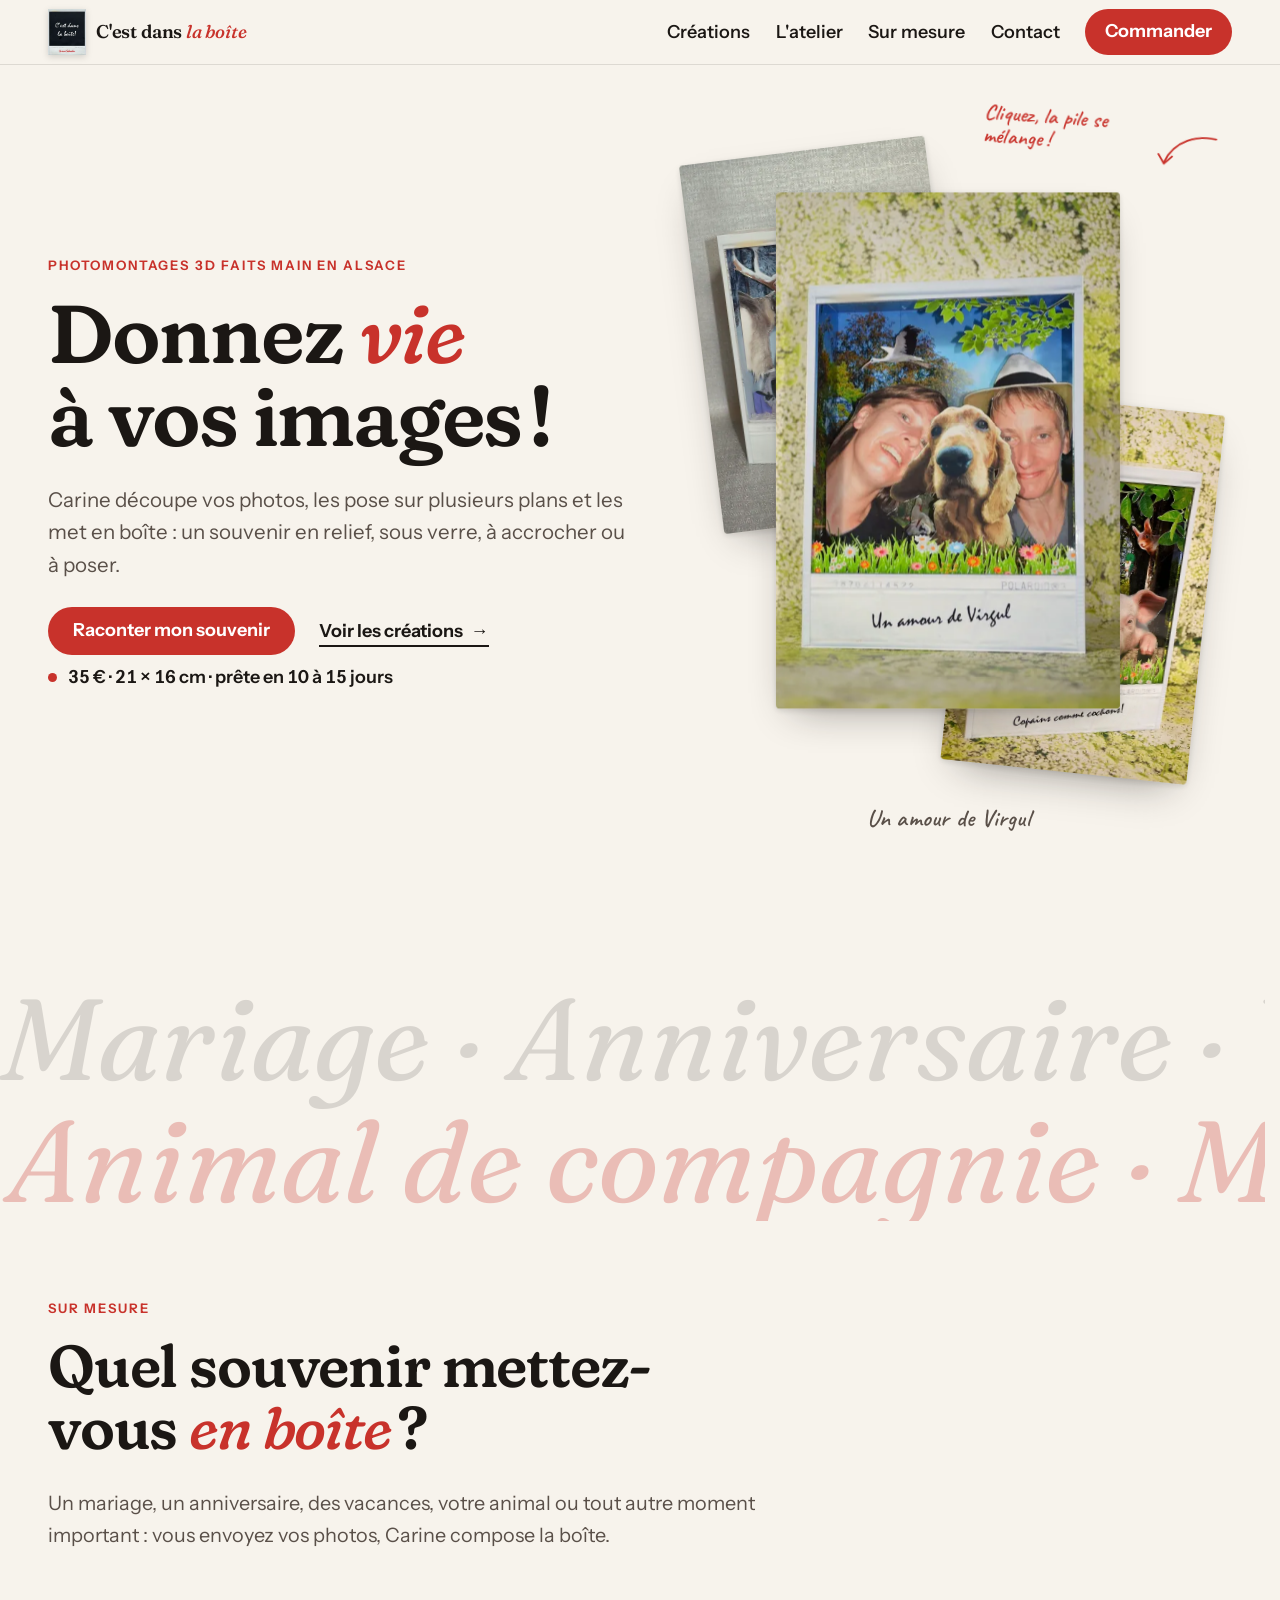
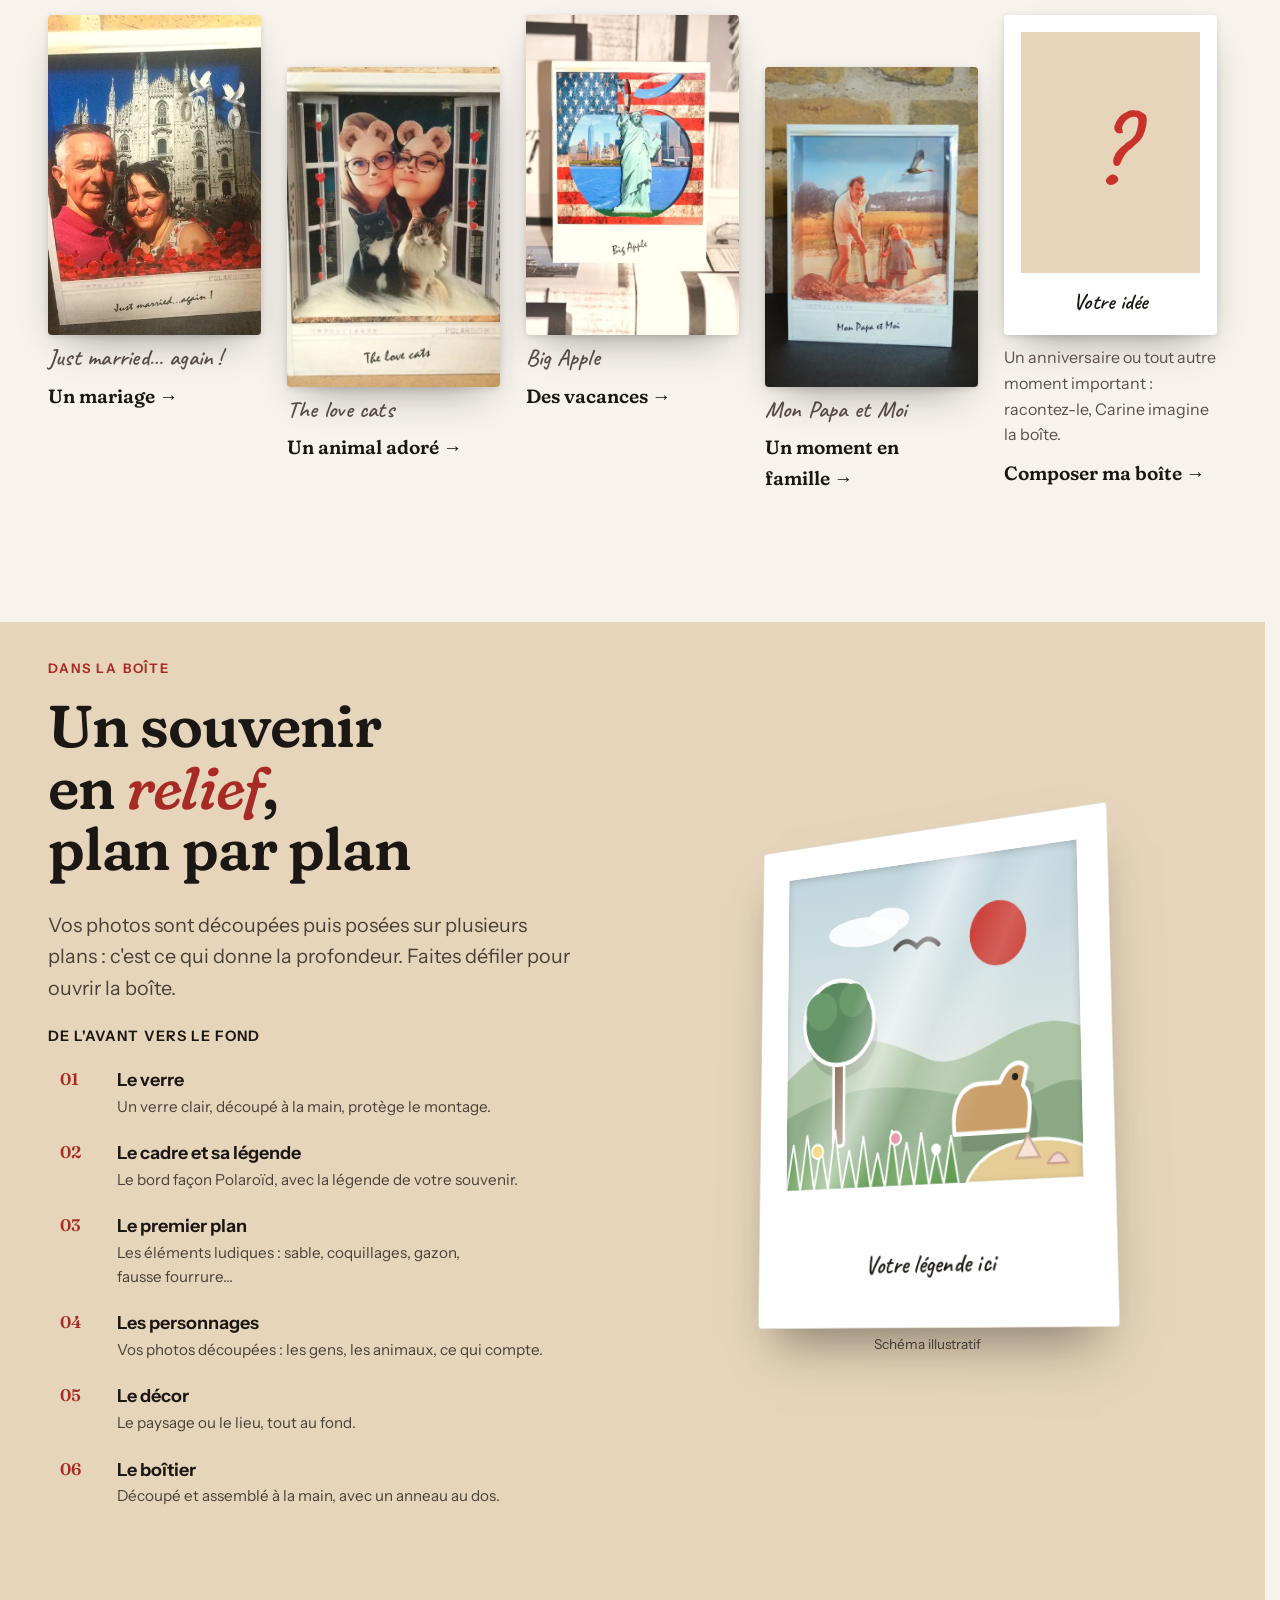
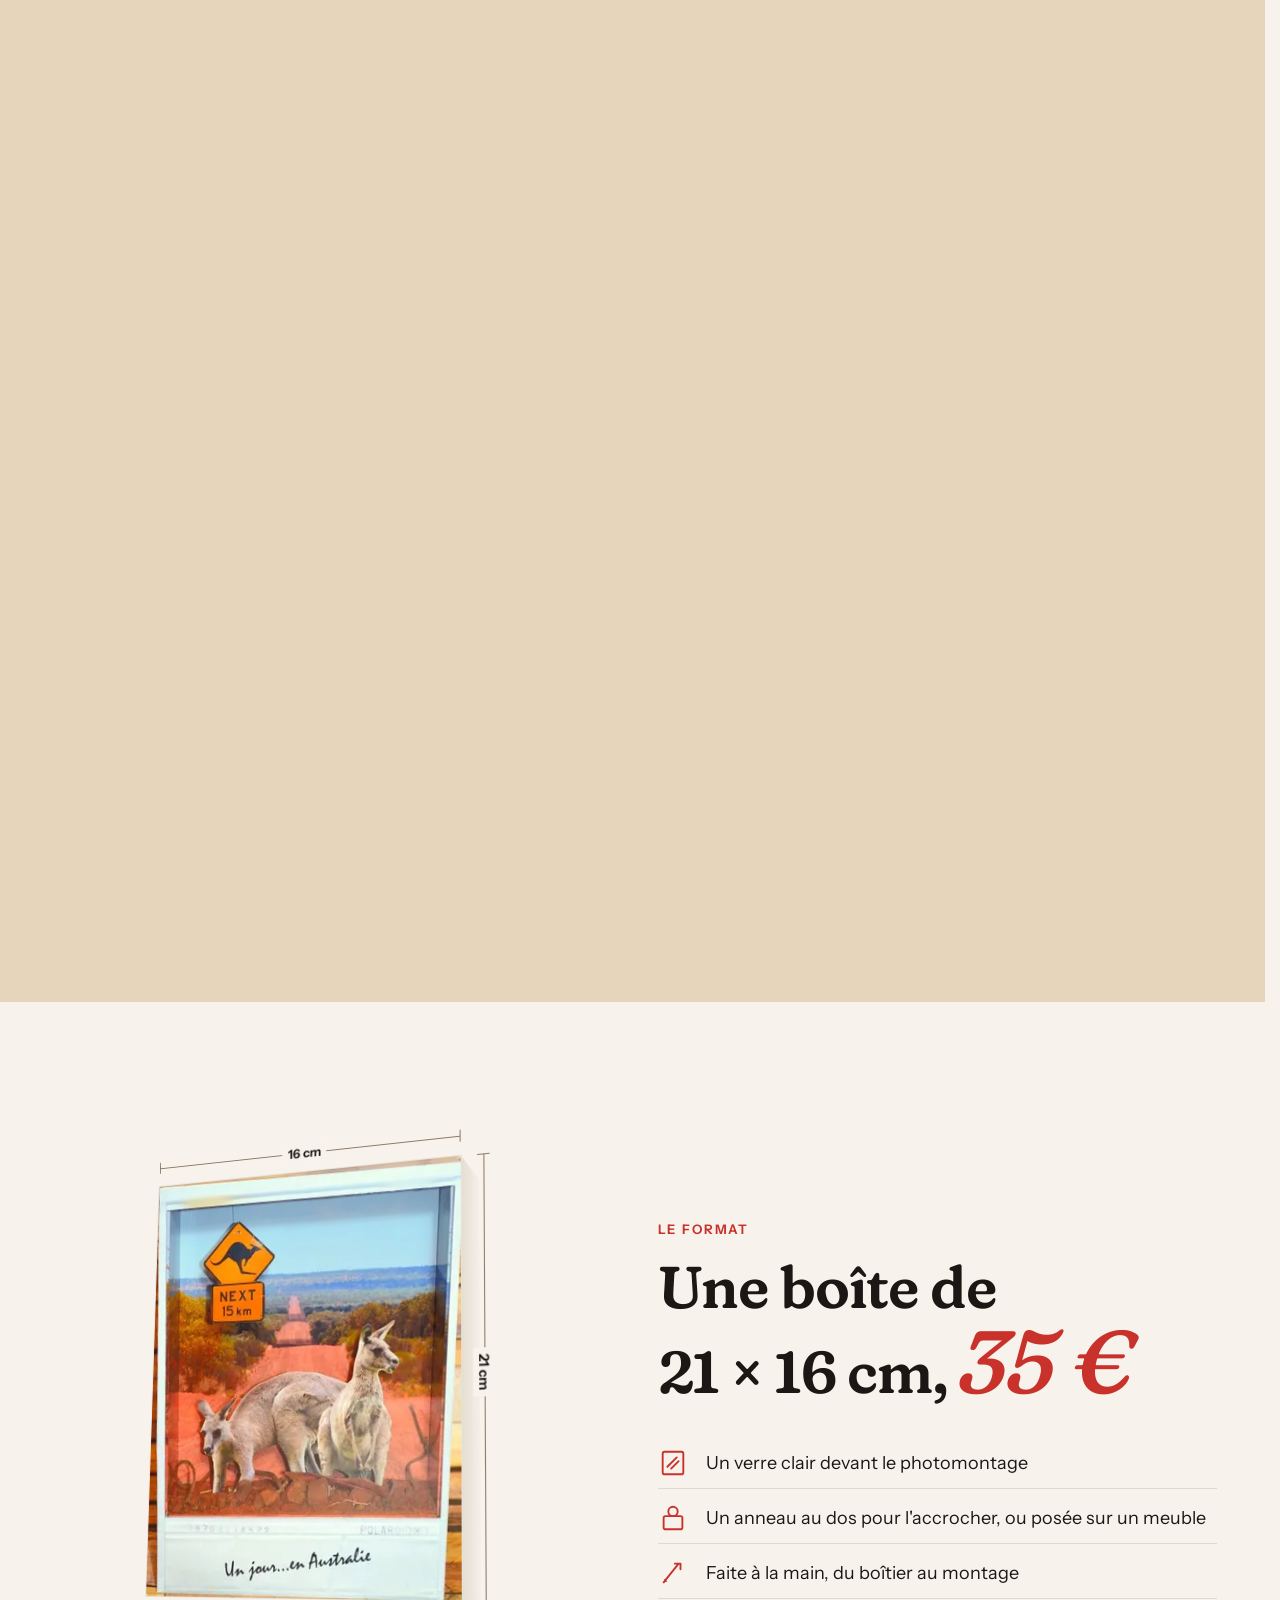
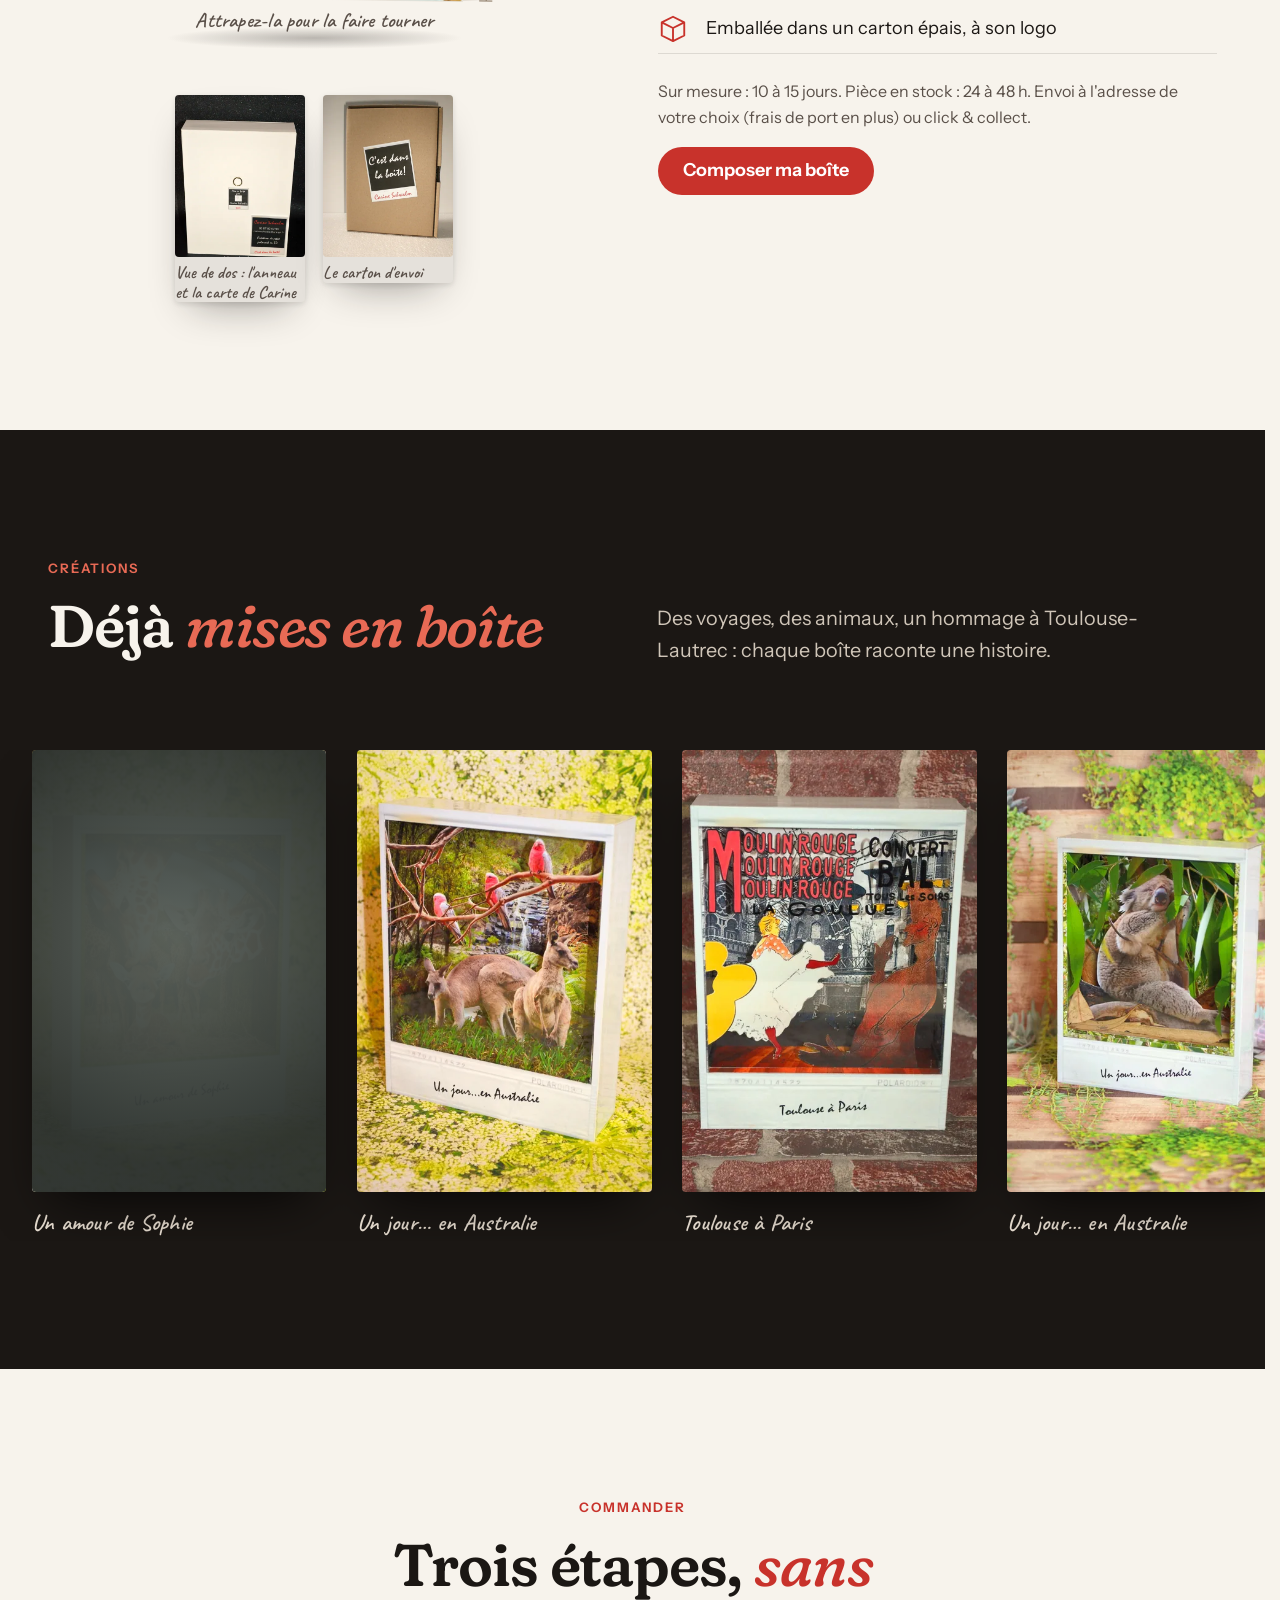
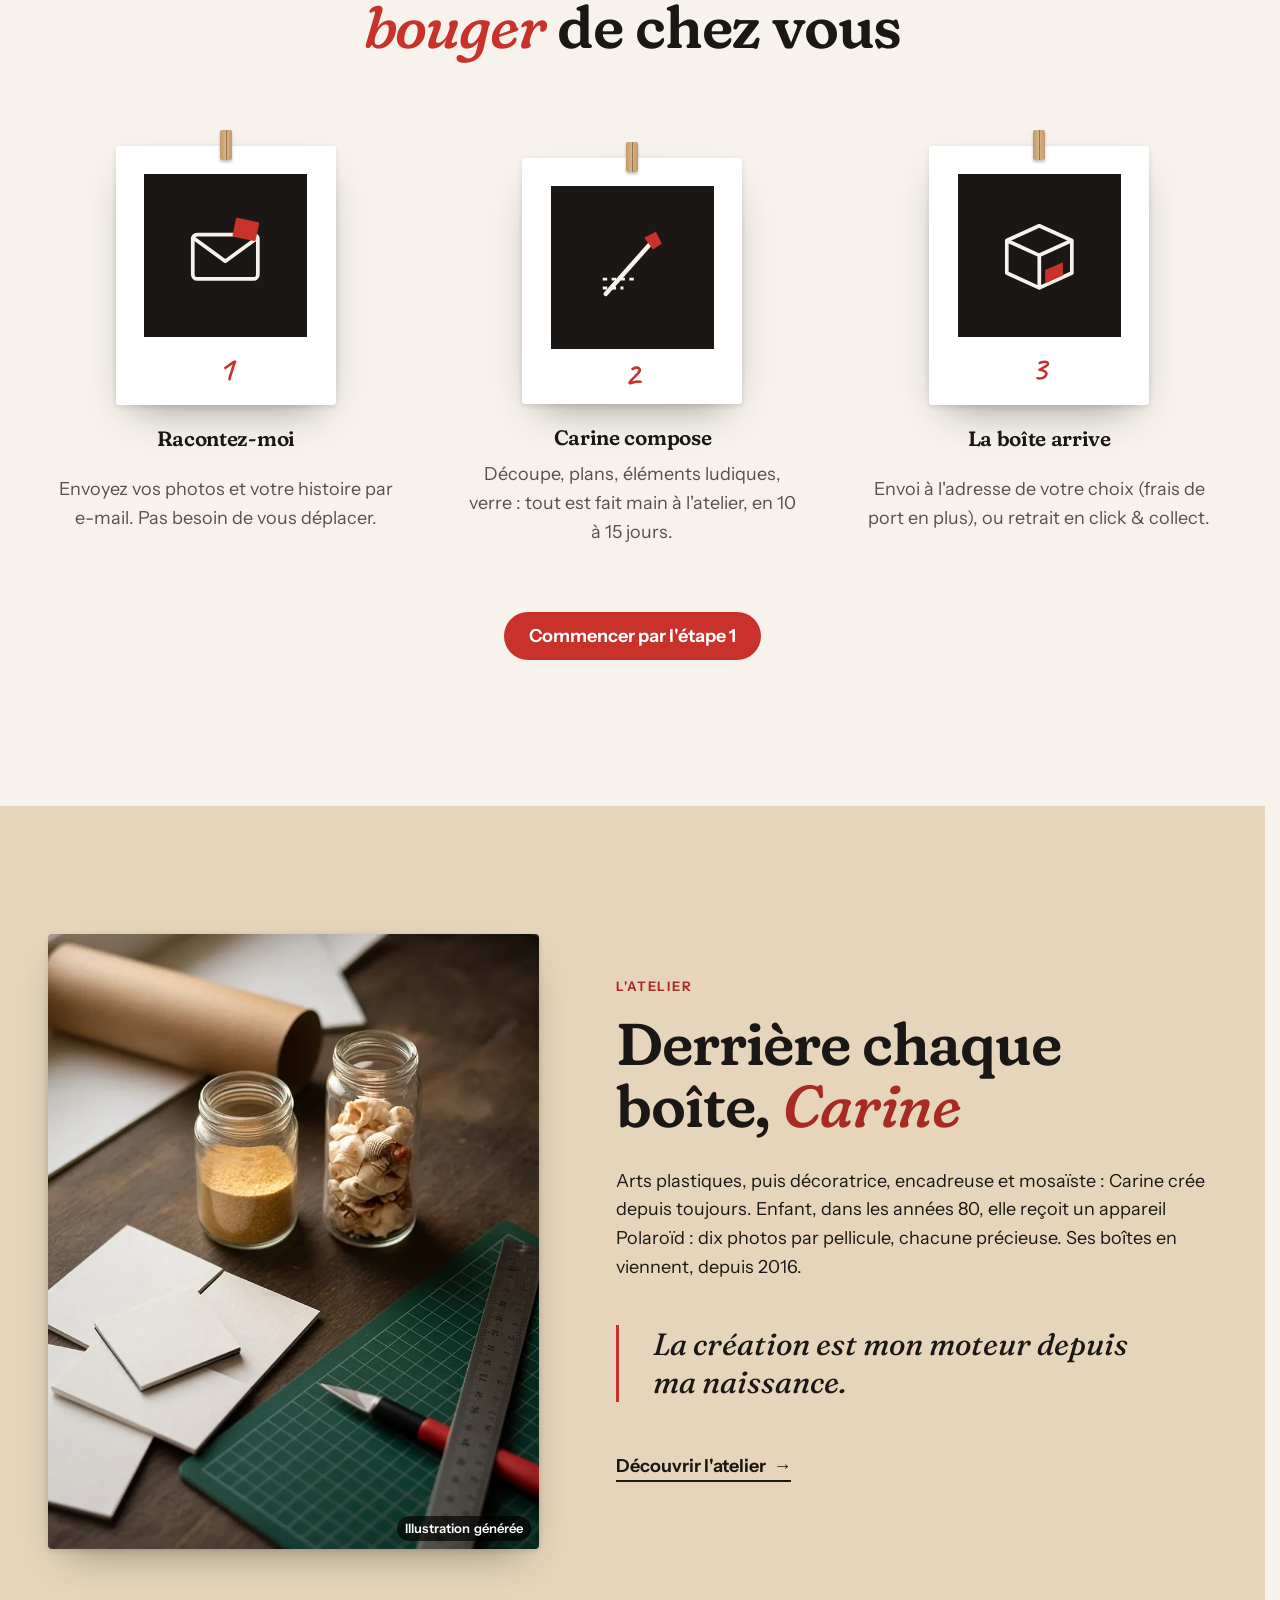
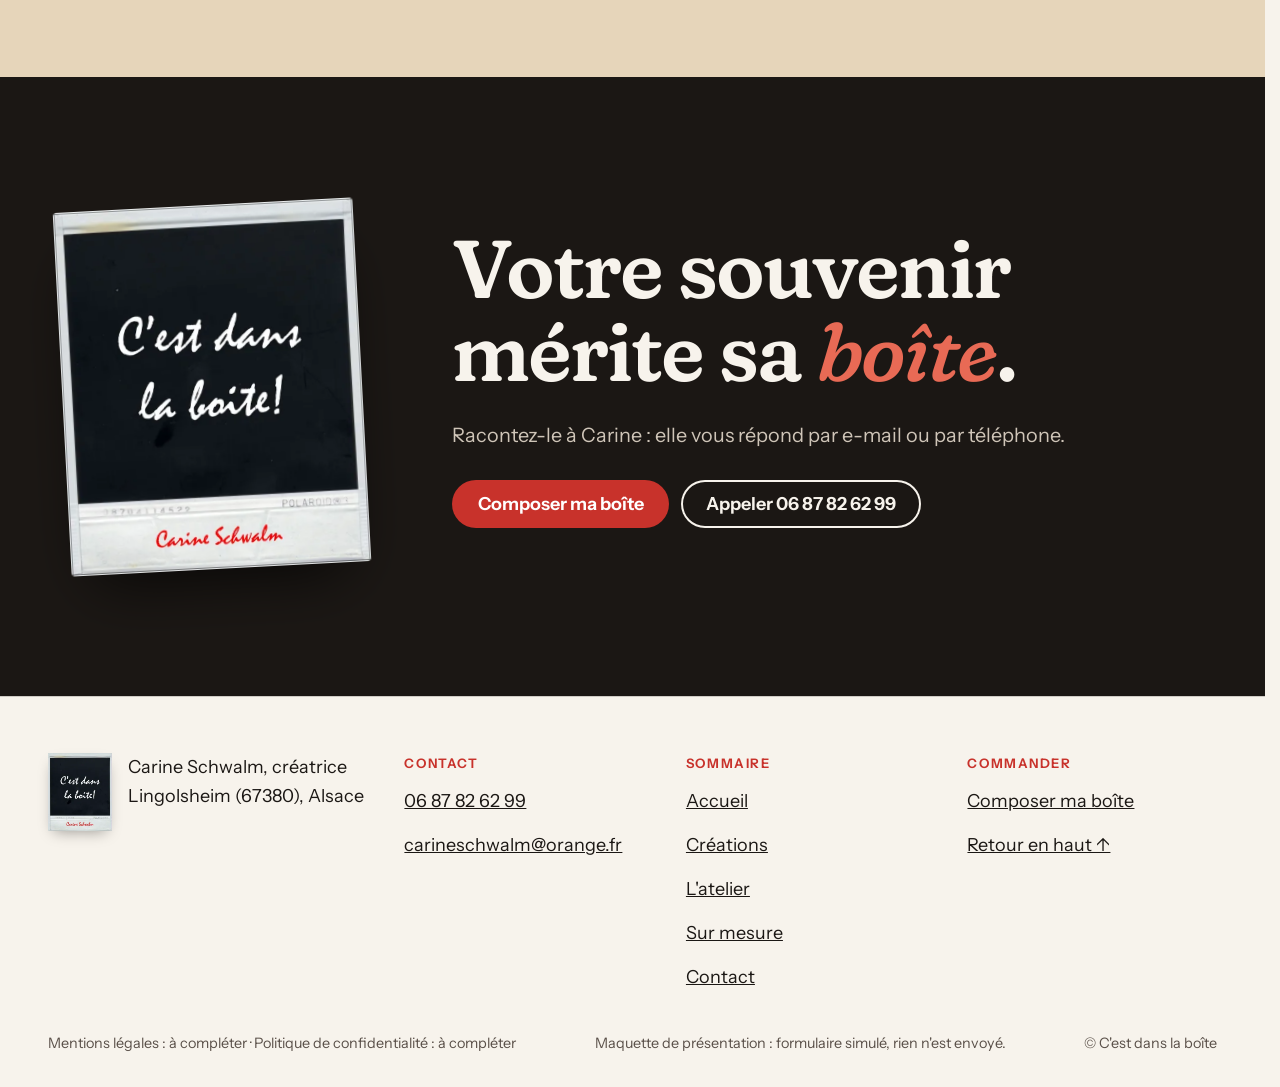
==== commit e515a4ef: "Maquette v2 plus ludique" ====
--- a/index.html
+++ b/index.html
@@ -1,5 +1,5 @@
 <!doctype html>
-<html lang="fr" data-v="1">
+<html lang="fr" data-v="2">
 <head>
 <meta charset="utf-8">
 <meta name="viewport" content="width=device-width, initial-scale=1, viewport-fit=cover">
@@ -35,14 +35,14 @@
 })();</script>
 <link rel="preload" href="/assets/fonts/fraunces-latin-soft-normal.woff2" as="font" type="font/woff2" crossorigin>
 <link rel="preload" href="/assets/fonts/instrument-sans-latin-wght-normal.woff2" as="font" type="font/woff2" crossorigin>
-<link rel="stylesheet" href="/assets/css/socle.css?v=1">
-<link rel="stylesheet" href="/assets/css/site.css?v=1">
-<link rel="modulepreload" href="/assets/js/site.js?v=1">
-<link rel="modulepreload" href="/assets/js/socle/index.js?v=1">
+<link rel="stylesheet" href="/assets/css/socle.css?v=2">
+<link rel="stylesheet" href="/assets/css/site.css?v=2">
+<link rel="modulepreload" href="/assets/js/site.js?v=2">
+<link rel="modulepreload" href="/assets/js/socle/index.js?v=2">
 <script src="/assets/vendor/gsap.min.js" defer></script>
 <script src="/assets/vendor/ScrollTrigger.min.js" defer></script>
 <script src="/assets/vendor/SplitText.min.js" defer></script>
-<script type="module" src="/assets/js/site.js?v=1"></script>
+<script type="module" src="/assets/js/site.js?v=2"></script>
 <meta name="theme-color" content="#F7F3EC">
 <link rel="icon" href="/assets/images/favicon.svg" type="image/svg+xml">
 <link rel="apple-touch-icon" href="/assets/images/apple-touch-icon.png">
@@ -117,22 +117,27 @@
     </div>
     <p class="hero-info" data-info-cle data-anime="gsap">35 € · 21 × 16 cm · prête en 10 à 15 jours</p>
   </div>
-  <div class="pile">
-    <figure class="media dev pile-carte pile-carte--g" data-effet="profondeur" data-souris style="--cadrage:50% 50%;aspect-ratio:2 / 3">
+  <div class="pile-zone">
+    <div class="pile" data-grille="manipuler">
+      <div class="pile-carte pile-carte--g"><figure class="media dev pile-photo" data-legende="Laponie Finlandaise" style="--cadrage:50% 50%;aspect-ratio:2 / 3">
   <picture>
     <img data-effet="developpement" src="/assets/images/boite-laponie-1300.webp" srcset="/assets/images/boite-laponie-480.webp 480w, /assets/images/boite-laponie-800.webp 800w, /assets/images/boite-laponie-1300.webp 1300w" sizes="(max-width: 760px) 40vw, 18vw" alt="Boîte « Laponie Finlandaise, janvier 2020 » : deux voyageurs emmitouflés, des rennes et des branches enneigées" width="1300" height="1950" loading="lazy" decoding="async">
   </picture><span class="dev-voile" aria-hidden="true"></span>
-</figure>
-    <figure class="media dev pile-carte pile-carte--d" style="--cadrage:50% 50%;aspect-ratio:2 / 3">
+</figure></div>
+      <div class="pile-carte pile-carte--d"><figure class="media dev pile-photo" data-legende="Copains comme cochons !" style="--cadrage:50% 50%;aspect-ratio:2 / 3">
   <picture>
     <img data-effet="developpement" src="/assets/images/boite-cochons-1300.webp" srcset="/assets/images/boite-cochons-480.webp 480w, /assets/images/boite-cochons-800.webp 800w, /assets/images/boite-cochons-1300.webp 1300w" sizes="(max-width: 760px) 40vw, 18vw" alt="Boîte « Copains comme cochons ! » : trois cochons dans les fleurs, des oiseaux dans l&#39;arbre" width="1300" height="1950" loading="lazy" decoding="async">
   </picture><span class="dev-voile" aria-hidden="true"></span>
-</figure>
-    <figure class="media dev pile-carte pile-carte--avant" data-iris-centre style="--cadrage:50% 50%;aspect-ratio:2 / 3">
+</figure></div>
+      <div class="pile-carte pile-carte--avant" data-effet="profondeur"><figure class="media dev pile-photo" data-iris-centre data-souris data-legende="Un amour de Virgul" style="--cadrage:50% 50%;aspect-ratio:2 / 3">
   <picture>
     <img data-effet="developpement" src="/assets/images/boite-virgul-1300.webp" srcset="/assets/images/boite-virgul-480.webp 480w, /assets/images/boite-virgul-800.webp 800w, /assets/images/boite-virgul-1300.webp 1300w" sizes="(max-width: 760px) 60vw, 26vw" alt="Boîte « Un amour de Virgul » : un couple et son cocker dans l&#39;herbe fleurie, une cigogne en vol" width="1300" height="1950" fetchpriority="high" loading="eager" decoding="async">
   </picture><span class="dev-voile" aria-hidden="true"></span>
-</figure>
+</figure></div>
+      <button type="button" class="pile-bouton" data-melanger data-superpose aria-label="Mélanger la pile : montrer une autre boîte"></button>
+    </div>
+    <p class="pile-note main" aria-hidden="true"><svg class="pile-fleche" viewBox="0 0 90 60" focusable="false"><path d="M84 6 C60 2 30 10 18 40" fill="none" stroke="currentColor" stroke-width="2.4" stroke-linecap="round"/><path d="M10 30 L18 42 L28 32" fill="none" stroke="currentColor" stroke-width="2.4" stroke-linecap="round" stroke-linejoin="round"/></svg><span class="aide-souris">Cliquez, la pile se mélange !</span><span class="aide-tactile">Touchez, la pile se mélange !</span></p>
+    <p class="pile-legende main" aria-live="polite" data-pile-legende>Un amour de Virgul</p>
   </div>
 </section>
 <section class="occasions" id="occasions">
@@ -171,10 +176,10 @@
         <a class="occasion" href="/sur-mesure?occasion=vacances#composer" data-libelle="Sur mesure">
           <figure class="media dev occasion-media" style="--cadrage:50% 50%;aspect-ratio:2 / 3">
   <picture>
-    <img data-effet="developpement" src="/assets/images/boite-kangourous-desert-1300.webp" srcset="/assets/images/boite-kangourous-desert-480.webp 480w, /assets/images/boite-kangourous-desert-800.webp 800w, /assets/images/boite-kangourous-desert-1300.webp 1300w" sizes="(max-width: 760px) 46vw, 20vw" alt="Boîte « Un jour… en Australie » : des kangourous sur la terre rouge, un panneau de route" width="1300" height="1950" loading="lazy" decoding="async">
-  </picture><span class="dev-voile" aria-hidden="true"></span>
-</figure>
-          <span class="occasion-legende main">Un jour… en Australie</span>
+    <img data-effet="developpement" src="/assets/images/boite-big-apple-1300.webp" srcset="/assets/images/boite-big-apple-480.webp 480w, /assets/images/boite-big-apple-800.webp 800w, /assets/images/boite-big-apple-1300.webp 1300w" sizes="(max-width: 760px) 46vw, 20vw" alt="Boîte « Big Apple » : la statue de la Liberté devant Manhattan, dans une pomme" width="1300" height="1950" loading="lazy" decoding="async">
+  </picture><span class="dev-voile" aria-hidden="true"></span>
+</figure>
+          <span class="occasion-legende main">Big Apple</span>
           <span class="occasion-titre">Des vacances <span aria-hidden="true">→</span></span>
         </a>
       </li><li>
@@ -203,7 +208,7 @@
     <div class="conteneur plans-grille">
       <div class="plans-texte">
         <p class="surtitre">Dans la boîte</p>
-        <h2 class="titre-l" data-anime="lignes">Un souvenir en <em>relief</em>, plan par plan</h2>
+        <h2 class="titre-l" data-anime="lignes">Un souvenir en <em class="mot-relief" data-texte="relief" data-grille="typo">relief</em>, plan par plan</h2>
         <p class="chapeau masque-ecran-bas">Vos photos sont découpées puis posées sur plusieurs plans : c&#39;est ce qui donne la profondeur. Faites défiler pour ouvrir la boîte.</p>
         <p class="plans-liste-titre" id="plans-liste-titre">De l&#39;avant vers le fond</p>
         <ol class="plans-liste" aria-labelledby="plans-liste-titre">
@@ -247,16 +252,40 @@
 <section class="offre" id="format">
   <div class="conteneur offre-grille">
     <div class="offre-visuels">
-      <figure class="media offre-dos" data-effet="balancier" style="--cadrage:50% 50%;aspect-ratio:4 / 5">
-  <picture>
-    <img src="/assets/images/boite-dos-1300.webp" srcset="/assets/images/boite-dos-480.webp 480w, /assets/images/boite-dos-800.webp 800w, /assets/images/boite-dos-1300.webp 1300w" sizes="(max-width: 760px) 70vw, 30vw" alt="Le dos d&#39;une boîte : l&#39;anneau pour l&#39;accrocher, l&#39;étiquette « Mis en boîte par » et la carte de Carine Schwalm" width="1300" height="1625" loading="lazy" decoding="async">
+      <div class="b3-scene" data-visuel data-grille="manipuler" role="img" aria-label="Une boîte de 21 × 16 cm vue en relief, avec sa profondeur">
+        <div class="b3-tourne">
+        <div class="b3" data-effet="boite3d">
+          <div class="b3-face b3-face--avant">
+            <figure class="media b3-photo" style="--cadrage:50% 50%;aspect-ratio:16 / 21">
+  <picture>
+    <img src="/assets/images/boite-face-640.webp" srcset="/assets/images/boite-face-320.webp 320w, /assets/images/boite-face-640.webp 640w" sizes="(max-width: 760px) 60vw, 300px" alt="" width="640" height="840" loading="lazy" decoding="async">
+  </picture>
+</figure>
+            <span class="b3-cote b3-cote--l" aria-hidden="true"><span>16 cm</span></span>
+            <span class="b3-cote b3-cote--h" aria-hidden="true"><span>21 cm</span></span>
+            <span class="b3-verre" aria-hidden="true"><span class="b3-reflet"></span></span>
+          </div>
+          <div class="b3-face b3-face--dos" data-face="dos"><span class="b3-anneau"></span></div>
+          <div class="b3-face b3-face--droite"></div>
+          <div class="b3-face b3-face--gauche" data-face="dos"></div>
+          <div class="b3-face b3-face--haut"></div>
+          <div class="b3-face b3-face--bas" data-face="dos"></div>
+        </div>
+        </div>
+        <p class="b3-aide main" aria-hidden="true"><span class="aide-souris">Attrapez-la pour la faire tourner</span><span class="aide-tactile">Glissez pour la faire tourner</span></p>
+      </div>
+      <ul class="offre-vignettes">
+        <li><figure class="media offre-vignette" style="--cadrage:50% 50%;aspect-ratio:4 / 5">
+  <picture>
+    <img src="/assets/images/boite-dos-1300.webp" srcset="/assets/images/boite-dos-480.webp 480w, /assets/images/boite-dos-800.webp 800w, /assets/images/boite-dos-1300.webp 1300w" sizes="140px" alt="Le dos d&#39;une boîte : l&#39;anneau pour l&#39;accrocher, l&#39;étiquette « Mis en boîte par » et la carte de Carine Schwalm" width="1300" height="1625" loading="lazy" decoding="async">
   </picture><figcaption class="media-legende">Vue de dos : l&#39;anneau et la carte de Carine</figcaption>
-</figure>
-      <figure class="media offre-carton" data-fx="parallaxe" data-fx-force="8" style="--cadrage:50% 50%;aspect-ratio:3 / 4">
-  <picture>
-    <img src="/assets/images/emballage-face-1300.webp" srcset="/assets/images/emballage-face-480.webp 480w, /assets/images/emballage-face-800.webp 800w, /assets/images/emballage-face-1300.webp 1300w" sizes="(max-width: 760px) 40vw, 16vw" alt="Le carton d&#39;envoi en kraft, avec l&#39;étiquette « C&#39;est dans la boite ! »" width="1300" height="1733" loading="lazy" decoding="async">
-  </picture>
-</figure>
+</figure></li>
+        <li><figure class="media offre-vignette" style="--cadrage:50% 50%;aspect-ratio:4 / 5">
+  <picture>
+    <img src="/assets/images/emballage-face-1300.webp" srcset="/assets/images/emballage-face-480.webp 480w, /assets/images/emballage-face-800.webp 800w, /assets/images/emballage-face-1300.webp 1300w" sizes="140px" alt="Le carton d&#39;envoi en kraft, avec l&#39;étiquette « C&#39;est dans la boite ! »" width="1300" height="1733" loading="lazy" decoding="async">
+  </picture><figcaption class="media-legende">Le carton d&#39;envoi</figcaption>
+</figure></li>
+      </ul>
     </div>
     <div class="offre-texte">
       <p class="surtitre">Le format</p>
@@ -327,15 +356,6 @@
 </figure>
             <span class="rangee-legende main">Boîte à Meuh</span>
           </a>
-        </li><li class="rangee-carte">
-          <a href="/creations?boite=big-apple" data-libelle="Créations">
-            <figure class="media dev rangee-media" style="--cadrage:50% 50%;aspect-ratio:2 / 3">
-  <picture>
-    <img data-effet="developpement" src="/assets/images/boite-big-apple-1300.webp" srcset="/assets/images/boite-big-apple-480.webp 480w, /assets/images/boite-big-apple-800.webp 800w, /assets/images/boite-big-apple-1300.webp 1300w" sizes="(max-width: 760px) 62vw, 24vw" alt="Boîte « Big Apple » : la statue de la Liberté devant Manhattan, dans une pomme" width="1300" height="1950" loading="lazy" decoding="async">
-  </picture><span class="dev-voile" aria-hidden="true"></span>
-</figure>
-            <span class="rangee-legende main">Big Apple</span>
-          </a>
         </li>
       <li class="rangee-carte rangee-carte--fin">
         <a href="/creations" class="rangee-tout" data-libelle="Créations"><span class="titre-m">Toutes les créations</span><span>Mariages, voyages, animaux : la galerie complète.</span><span class="rond-fleche" aria-hidden="true">→</span></a>
@@ -349,21 +369,24 @@
       <p class="surtitre">Commander</p>
       <h2 class="titre-l" data-anime="lignes">Trois étapes, <em>sans bouger</em> de chez vous</h2>
     </div>
-    <ol class="etapes-liste" data-anime="cascade">
+    <div class="etapes-fil-zone">
+    <svg class="etapes-fil" viewBox="0 0 1200 60" preserveAspectRatio="none" aria-hidden="true" focusable="false" data-fx="trace" data-grille="fil"><path data-fx-trait d="M0 6 C 300 46 900 46 1200 6" fill="none" stroke="#8C7A66" stroke-width="2"/></svg>
+    <ol class="etapes-liste">
       <li class="etape">
-        <span class="instantane dev" data-visuel aria-hidden="true"><span class="instantane-fenetre" data-effet="developpement"><svg viewBox="0 0 64 64" aria-hidden="true" focusable="false"><rect x="10" y="18" width="44" height="30" rx="3" fill="none" stroke="#F7F3EC" stroke-width="2.5"/><path d="M10 20 L32 36 L54 20" fill="none" stroke="#F7F3EC" stroke-width="2.5" stroke-linejoin="round"/><rect x="38" y="8" width="16" height="13" rx="1" fill="#C8322B" transform="rotate(12 46 14)"/></svg></span><span class="instantane-num main">1</span><span class="dev-voile"></span></span>
+        <span class="instantane dev" data-visuel aria-hidden="true" data-effet="balancier"><span class="pince"></span><span class="instantane-fenetre"><svg viewBox="0 0 64 64" aria-hidden="true" focusable="false"><rect x="10" y="18" width="44" height="30" rx="3" fill="none" stroke="#F7F3EC" stroke-width="2.5"/><path d="M10 20 L32 36 L54 20" fill="none" stroke="#F7F3EC" stroke-width="2.5" stroke-linejoin="round"/><rect x="38" y="8" width="16" height="13" rx="1" fill="#C8322B" transform="rotate(12 46 14)"/></svg></span><span class="instantane-num main">1</span><span class="dev-voile"></span></span>
         <h3 class="titre-s">Racontez-moi</h3>
         <p>Envoyez vos photos et votre histoire par e-mail. Pas besoin de vous déplacer.</p>
       </li><li class="etape">
-        <span class="instantane dev" data-visuel aria-hidden="true"><span class="instantane-fenetre" data-effet="developpement"><svg viewBox="0 0 64 64" aria-hidden="true" focusable="false"><path d="M14 50 L46 14" stroke="#F7F3EC" stroke-width="3" stroke-linecap="round"/><path d="M40 12 l8-4 l4 8 l-6 4z" fill="#C8322B"/><path d="M12 40 h22 M12 46 h14" stroke="#F7F3EC" stroke-width="2" stroke-dasharray="3 3"/></svg></span><span class="instantane-num main">2</span><span class="dev-voile"></span></span>
+        <span class="instantane dev" data-visuel aria-hidden="true" data-effet="balancier"><span class="pince"></span><span class="instantane-fenetre"><svg viewBox="0 0 64 64" aria-hidden="true" focusable="false"><path d="M14 50 L46 14" stroke="#F7F3EC" stroke-width="3" stroke-linecap="round"/><path d="M40 12 l8-4 l4 8 l-6 4z" fill="#C8322B"/><path d="M12 40 h22 M12 46 h14" stroke="#F7F3EC" stroke-width="2" stroke-dasharray="3 3"/></svg></span><span class="instantane-num main">2</span><span class="dev-voile"></span></span>
         <h3 class="titre-s">Carine compose</h3>
         <p>Découpe, plans, éléments ludiques, verre : tout est fait main à l&#39;atelier, en 10 à 15 jours.</p>
       </li><li class="etape">
-        <span class="instantane dev" data-visuel aria-hidden="true"><span class="instantane-fenetre" data-effet="developpement"><svg viewBox="0 0 64 64" aria-hidden="true" focusable="false"><path d="M10 22 L32 12 L54 22 V44 L32 54 L10 44Z M10 22 L32 32 L54 22 M32 32 V54" fill="none" stroke="#F7F3EC" stroke-width="2.5" stroke-linejoin="round"/><rect x="36" y="34" width="12" height="9" fill="#C8322B" transform="skewY(-24) translate(0 24)"/></svg></span><span class="instantane-num main">3</span><span class="dev-voile"></span></span>
+        <span class="instantane dev" data-visuel aria-hidden="true" data-effet="balancier"><span class="pince"></span><span class="instantane-fenetre"><svg viewBox="0 0 64 64" aria-hidden="true" focusable="false"><path d="M10 22 L32 12 L54 22 V44 L32 54 L10 44Z M10 22 L32 32 L54 22 M32 32 V54" fill="none" stroke="#F7F3EC" stroke-width="2.5" stroke-linejoin="round"/><rect x="36" y="34" width="12" height="9" fill="#C8322B" transform="skewY(-24) translate(0 24)"/></svg></span><span class="instantane-num main">3</span><span class="dev-voile"></span></span>
         <h3 class="titre-s">La boîte arrive</h3>
         <p>Envoi à l&#39;adresse de votre choix (frais de port en plus), ou retrait en click &amp; collect.</p>
       </li>
     </ol>
+    </div>
     <p class="etapes-action" data-anime><a href="/sur-mesure#composer" class="bouton" data-libelle="Sur mesure" data-survol="magnetique">Commencer par l&#39;étape 1</a></p>
   </div>
 </section>
@@ -416,8 +439,8 @@
       <ul><li><a href="/" data-libelle="Accueil" aria-current="page">Accueil</a></li><li><a href="/creations" data-libelle="Créations">Créations</a></li><li><a href="/atelier" data-libelle="L&#39;atelier">L&#39;atelier</a></li><li><a href="/sur-mesure" data-libelle="Sur mesure">Sur mesure</a></li><li><a href="/contact" data-libelle="Contact">Contact</a></li></ul>
     </nav>
     <div>
-      <p class="pied-titre">Retour en haut</p>
-      <ul><li><a href="#haut" data-sans-transition>Retour en haut ↑</a></li></ul>
+      <p class="pied-titre">Commander</p>
+      <ul><li><a href="/sur-mesure#composer" data-libelle="Sur mesure">Composer ma boîte</a></li><li><a href="#haut" data-sans-transition>Retour en haut ↑</a></li></ul>
     </div>
   </div>
   <div class="conteneur pied-bas"><p>Mentions légales : à compléter · Politique de confidentialité : à compléter</p><p>Maquette de présentation : formulaire simulé, rien n&#39;est envoyé.</p><p>© C&#39;est dans la boîte</p></div>
--- a/assets/css/site.css
+++ b/assets/css/site.css
@@ -107,8 +107,9 @@
 .hero-info::before { content: ''; width: 9px; height: 9px; border-radius: 50%; background: var(--rouge); flex: none; }
 
 .pile { position: relative; height: min(76svh, 720px); perspective: 1400px; }
-.pile .media { position: absolute; box-shadow: var(--ombre); background: #d9d2c4; will-change: transform; }
-.pile-carte--avant { width: min(64%, 400px); left: 50%; top: 50%; translate: -50% -50%; z-index: 3; }
+.pile .pile-carte { position: absolute; will-change: transform; }
+.pile-photo { box-shadow: var(--ombre); background: #d9d2c4; }
+.pile-carte--avant { width: min(64%, 400px); inset: 0; margin: auto; height: fit-content; z-index: 3; }
 .pile-carte--g { width: min(46%, 290px); left: 4%; top: 6%; rotate: -7deg; z-index: 1; }
 .pile-carte--d { width: min(46%, 290px); right: 2%; bottom: 3%; rotate: 6deg; z-index: 2; }
 
@@ -285,11 +286,11 @@
 .ouv-mur-texte .hero-actions { justify-content: center; }
 .mur { position: relative; display: flex; justify-content: center; align-items: flex-start; gap: clamp(14px, 2.6vw, 40px); padding: 44px var(--gouttiere) 0; }
 .mur-fil { position: absolute; left: 0; right: 0; top: 20px; height: 2px; background: color-mix(in srgb, var(--encre) 35%, var(--papier)); }
-.mur-boite { position: relative; width: clamp(110px, 15vw, 210px); padding: clamp(7px, 1vw, 14px) clamp(7px, 1vw, 14px) 0; background: var(--blanc); box-shadow: var(--ombre); border-radius: 2px; flex: none; }
+.mur-boite { position: relative; width: clamp(110px, 15.5vw, 225px); padding: clamp(7px, 1vw, 14px) clamp(7px, 1vw, 14px) 0; background: var(--blanc); box-shadow: var(--ombre); border-radius: 2px; flex: none; }
 .mur-boite::before { content: ''; position: absolute; left: 50%; top: -26px; width: 2px; height: 26px; background: color-mix(in srgb, var(--encre) 45%, var(--papier)); }
 .mur-boite::after { content: ''; position: absolute; left: calc(50% - 5px); top: -30px; width: 10px; height: 10px; border-radius: 50%; background: var(--rouge); }
 .mur-boite--2, .mur-boite--4 { margin-top: 26px; }
-.mur-boite--3 { width: clamp(130px, 18vw, 250px); }
+.mur-boite--3 { width: clamp(130px, 18.5vw, 265px); }
 .mur-media { border-radius: 0; }
 .mur-legende { display: block; padding: .35em 0 .5em; text-align: center; font-size: clamp(.82rem, 1.3vw, 1.3rem); line-height: 1.1; color: var(--encre); text-wrap: balance; }
 @media (max-width: 760px) {
@@ -343,7 +344,7 @@
 .echelle-scene { --k: min(.85svh, 8.6px); position: relative; height: calc(60 * var(--k)); max-width: 560px; width: 100%; justify-self: center; background: linear-gradient(#F3ECE1, #EDE3D4); border-radius: var(--rayon); box-shadow: inset 0 0 0 1px #d8cbb6; overflow: hidden; }
 .echelle-etagere { position: absolute; left: 12%; right: 12%; bottom: calc(12 * var(--k)); height: calc(2.2 * var(--k)); background: #8A6A4C; border-radius: 2px; box-shadow: 0 10px 14px -8px rgba(0,0,0,.45); }
 .echelle-interrupteur { position: absolute; right: 10%; bottom: calc(30 * var(--k)); width: calc(8 * var(--k)); height: calc(8 * var(--k)); background: #fbf9f5; border-radius: 4px; box-shadow: 0 2px 4px rgba(0,0,0,.18), inset 0 0 0 1px #e1d9cc; }
-.echelle-interrupteur span { position: absolute; top: calc(100% + 6px); left: 50%; translate: -50% 0; font-size: 12px; font-weight: 600; color: var(--texte-doux); white-space: nowrap; }
+.echelle-interrupteur span { position: absolute; bottom: calc(100% + 6px); left: 50%; translate: -50% 0; font-size: 12px; font-weight: 600; color: var(--texte-doux); white-space: nowrap; }
 .echelle-clou { position: absolute; left: calc(50% - 4px); bottom: calc(48 * var(--k)); width: 8px; height: 8px; border-radius: 50%; background: #6d6258; transition: opacity .3s; }
 .echelle-scene[data-etat="pose"] .echelle-clou { opacity: 0; }
 .echelle-boite { position: absolute; left: 50%; width: calc(16 * var(--k)); translate: -50% 0; bottom: calc(14.2 * var(--k)); transform-origin: 50% 0; }
@@ -533,3 +534,113 @@
 .faq-media { width: min(70%, 240px); margin-top: 28px; box-shadow: var(--ombre); }
 @media (max-width: 760px) { .faq-media { width: 40%; } .contact-carton { display: block; width: 46%; } }
 @media (max-height: 620px) and (min-width: 761px) { .ouv-accueil .hero-intro { display: none; } }
+
+/* =================== v2 : plus ludique =================== */
+/* Pile de l'ouverture : on la mélange. */
+.pile-zone { position: relative; display: grid; }
+.pile-bouton { position: absolute; inset: 8% 14%; z-index: 5; border: 0; background: transparent; border-radius: 12px; cursor: pointer; }
+.pile-bouton:focus-visible { outline: 3px solid var(--rouge); outline-offset: 6px; }
+.pile-note { position: absolute; right: -4px; top: 0; z-index: 6; display: flex; align-items: flex-start; gap: 4px; margin: 0; max-width: 11em; font-size: 1.35rem; line-height: 1.05; color: var(--rouge); rotate: 4deg; pointer-events: none; }
+.pile-fleche { width: 70px; height: 46px; flex: none; order: 2; margin-top: 18px; }
+.pile-legende { margin: 6px 0 0; text-align: center; font-size: 1.5rem; color: var(--texte-doux); min-height: 1.4em; }
+@media (hover: hover) and (pointer: fine) { .pile-zone:hover .pile-carte--g .pile-photo { rotate: -3deg; } .pile-zone:hover .pile-carte--d .pile-photo { rotate: 3deg; } .pile-carte--g .pile-photo, .pile-carte--d .pile-photo { transition: rotate .5s var(--courbe); } }
+@media (max-width: 760px) { .pile-note { position: static; justify-self: end; margin: 4px 0 -14px; font-size: 1.15rem; max-width: 12em; } .pile-fleche { width: 48px; height: 32px; margin-top: 12px; } .pile-legende { font-size: 1.3rem; } }
+@media (max-height: 820px) and (min-width: 761px) { .pile-note { font-size: 1.15rem; } .pile-legende { font-size: 1.25rem; margin-top: 0; } .pile { height: min(68svh, 560px); } }
+@media (max-height: 500px) and (min-width: 761px) { .pile-note, .pile-legende { display: none; } }
+
+/* La boîte en relief (format) : tourne au défilement et à la main. */
+.offre-visuels { padding-bottom: 0; display: grid; justify-items: center; gap: 28px; }
+.b3-scene { --w: min(26vw, 320px, 42svh); --h: calc(var(--w) * 21 / 16); --d: calc(var(--w) * .24); position: relative; display: grid; place-items: center; width: 100%; padding: 46px 40px 30px; perspective: 1300px; touch-action: pan-y; cursor: grab; user-select: none; }
+.b3-scene:active { cursor: grabbing; }
+.b3-scene img { -webkit-user-drag: none; user-select: none; pointer-events: none; }
+.b3-tourne, .b3 { position: relative; width: var(--w); height: var(--h); transform-style: preserve-3d; }
+.b3 { transform: rotateX(8deg) rotateY(-16deg); }
+.b3-face { position: absolute; left: 0; top: 0; width: var(--w); height: var(--h); backface-visibility: hidden; }
+.b3-face--avant { transform: translateZ(calc(var(--d) / 2)); box-shadow: 0 0 0 1px #e8e2d8; }
+.b3-face--avant .media { border-radius: 2px; }
+.b3-face--dos { transform: rotateY(180deg) translateZ(calc(var(--d) / 2)); background: #F2EEE7; display: grid; place-items: start center; }
+.b3-anneau { width: 18px; height: 18px; margin-top: 14%; border-radius: 50%; border: 3px solid #9b928a; }
+.b3-face--droite, .b3-face--gauche { width: var(--d); left: calc((var(--w) - var(--d)) / 2); background: linear-gradient(90deg, #E4DDD2, #F4F0EA); }
+.b3-face--droite { transform: rotateY(90deg) translateZ(calc(var(--w) / 2)); }
+.b3-face--gauche { transform: rotateY(-90deg) translateZ(calc(var(--w) / 2)); }
+.b3-face--haut, .b3-face--bas { height: var(--d); top: calc((var(--h) - var(--d)) / 2); background: linear-gradient(#FBF9F5, #E9E3DA); }
+.b3-face--haut { transform: rotateX(90deg) translateZ(calc(var(--h) / 2)); }
+.b3-face--bas { transform: rotateX(-90deg) translateZ(calc(var(--h) / 2)); }
+.b3-verre { position: absolute; inset: 0; overflow: hidden; pointer-events: none; }
+.b3-reflet { position: absolute; top: 0; bottom: 0; left: -60%; width: 60%; background: linear-gradient(105deg, transparent 20%, rgba(255,255,255,.42) 48%, transparent 76%); transform: translateX(calc(var(--reflet, 0) * 1%)); }
+.b3-cote { position: absolute; color: var(--encre); font-size: 13px; font-weight: 650; pointer-events: none; }
+.b3-cote--l { left: 0; right: 0; top: -26px; height: 12px; border: solid #8C7A66; border-width: 0 1.5px; }
+.b3-cote--l::before { content: ''; position: absolute; left: 0; right: 0; top: 50%; border-top: 1.5px solid #8C7A66; }
+.b3-cote--l span { position: absolute; left: 50%; top: 50%; translate: -50% -50%; padding: 0 6px; background: var(--papier); white-space: nowrap; }
+.b3-cote--h { top: 0; bottom: 0; right: -28px; width: 12px; border: solid #8C7A66; border-width: 1.5px 0; }
+.b3-cote--h::before { content: ''; position: absolute; top: 0; bottom: 0; left: 50%; border-left: 1.5px solid #8C7A66; }
+.b3-cote--h span { position: absolute; left: 50%; top: 50%; translate: -50% -50%; rotate: 90deg; padding: 0 6px; background: var(--papier); white-space: nowrap; }
+html.js:not(.secours):not([data-arrivee="retour"]) .b3-scene:not(.vu) .b3-cote { opacity: 0; }
+.b3-scene.vu .b3-cote { opacity: 1; transition: opacity .8s .4s; }
+.b3-aide { margin: 8px 0 0; font-size: 1.3rem; color: var(--texte-doux); }
+.b3-scene::after { content: ''; position: absolute; left: 22%; right: 22%; bottom: 18px; height: 22px; border-radius: 50%; background: radial-gradient(rgba(27,23,20,.28), transparent 70%); z-index: -1; }
+.offre-vignettes { list-style: none; margin: 0; padding: 0; display: flex; gap: 18px; }
+.offre-vignettes li { width: 130px; }
+.offre-vignette { box-shadow: var(--ombre); overflow: visible; }
+.offre-vignette picture { overflow: hidden; border-radius: var(--rayon); }
+.offre-vignette .media-legende { display: block; padding-top: 6px; font-family: var(--police-main); font-size: 1.1rem; line-height: 1.1; color: var(--texte-doux); }
+@media (max-width: 760px) { .b3-scene { --w: min(54vw, 240px); padding: 40px 34px 20px; } .offre-vignettes li { width: 38vw; } }
+@media (max-height: 820px) and (min-width: 761px) { .b3-scene { --w: min(22vw, 250px, 36svh); } }
+
+/* Les trois étapes sur un fil, avec des pinces. */
+.etapes-fil-zone { position: relative; padding-top: 6px; }
+.etapes-fil { position: absolute; left: -2%; width: 104%; top: 0; height: 60px; overflow: visible; }
+.etapes-liste .etape { padding-top: 18px; }
+.etapes-liste .etape:nth-child(2) { padding-top: 30px; }
+.instantane { overflow: visible; }
+.instantane .instantane-fenetre { overflow: hidden; }
+.pince { position: absolute; left: 50%; top: -16px; translate: -50% 0; width: 12px; height: 30px; border-radius: 2px; background: linear-gradient(90deg, #C29A6B, #D8B587 50%, #C29A6B); box-shadow: 0 2px 3px rgba(0,0,0,.25); z-index: 3; }
+.pince::after { content: ''; position: absolute; left: 50%; top: 0; bottom: 0; border-left: 1px solid rgba(70,45,20,.45); }
+@media (max-width: 760px) {
+  .etapes-fil { display: none; }
+  .etapes-liste .etape, .etapes-liste .etape:nth-child(2) { padding-top: 0; display: grid; grid-template-columns: 104px minmax(0, 1fr); column-gap: 18px; justify-items: start; text-align: left; align-items: start; }
+  .etape .instantane { grid-row: span 2; width: 104px; margin: 6px 0 0; }
+  .etape .instantane-num { font-size: 1.5rem; }
+  .etape h3 { margin: 4px 0 4px; }
+  .etape p { margin: 0; }
+  .etapes-liste { gap: 28px; }
+}
+
+/* Secouer comme un Polaroïd, au survol. */
+@keyframes secouer { 0% { rotate: 0deg; } 20% { rotate: -2.2deg; } 45% { rotate: 2deg; } 70% { rotate: -1.2deg; } 100% { rotate: 0deg; } }
+@media (hover: hover) and (pointer: fine) {
+  .occasion:hover .occasion-media, .rangee-carte a:hover .rangee-media, .creation-bouton:hover .creation-media { animation: secouer .55s var(--courbe); }
+}
+
+/* Créations : le fil se tend et les instantanés tombent dessus. */
+.mur-fil { transform-origin: 0 50%; }
+html.js:not(.secours):not([data-arrivee="retour"]) .mur-fil { transform: scaleX(0); }
+html.js:not(.secours):not([data-arrivee="retour"]) .mur-boite:not([data-iris-centre]) { opacity: 0; }
+.creation-appel-lien { display: grid; gap: 6px; text-decoration: none; color: inherit; }
+.creation-appel-lien .idee-cadre { transition: transform .45s var(--courbe); }
+.creation-appel-lien:hover .idee-cadre { transform: translateY(-6px) rotate(1deg); }
+.creation-appel .creation-cat { color: var(--rouge); }
+/* À l'échelle : une tasse, une plante, du papier peint. */
+.echelle-scene { background: repeating-linear-gradient(90deg, #F4EDE2 0 calc(5 * var(--k)), #EFE6D8 calc(5 * var(--k)) calc(10 * var(--k))); }
+.echelle-tasse { position: absolute; left: 17%; bottom: calc(14.2 * var(--k)); width: calc(10 * var(--k)); height: calc(9.5 * var(--k)); }
+.echelle-plante { position: absolute; right: 16%; bottom: calc(14.2 * var(--k)); width: calc(10 * var(--k)); height: calc(22 * var(--k)); }
+.echelle-interrupteur { right: auto; left: 9%; }
+.echelle-repere { position: absolute; font-size: 12px; font-weight: 600; color: var(--texte-doux); white-space: nowrap; }
+.echelle-repere--tasse { left: 17%; bottom: calc(24.5 * var(--k)); }
+@media (max-width: 760px) { .echelle-tasse { left: 12%; } .echelle-repere--tasse { left: 10%; } .echelle-plante { right: 10%; } }
+
+/* Sur mesure : la boîte part dans l'enveloppe. */
+.apercu-vol { display: grid; justify-items: center; width: 100%; }
+.envoi-ligne { position: relative; display: flex; align-items: center; gap: 14px; }
+.envoi-ligne .bouton--large { flex: 1; }
+.enveloppe { position: absolute; right: 6px; bottom: calc(100% + 10px); width: 54px; height: 38px; opacity: 0; pointer-events: none; }
+.enveloppe svg { width: 100%; height: 100%; display: block; }
+.envoi-note { margin: 10px 0 0; min-height: 1.3em; font-size: 1.35rem; line-height: 1.1; color: #F4A592; }
+/* Contact : copier l'adresse. */
+.coord-email { display: flex; flex-wrap: wrap; align-items: center; gap: 6px 14px; }
+.copier { min-height: 44px; min-width: 44px; padding: 0 16px; border-radius: 999px; border: 1.5px solid color-mix(in srgb, var(--encre) 30%, transparent); background: transparent; font-weight: 650; color: var(--encre); transition: background-color .2s, color .2s, border-color .2s; }
+.copier:hover { border-color: var(--encre); }
+.copier.copie { background: var(--rouge); color: var(--blanc); border-color: var(--rouge); font-family: var(--police-main); font-size: 1.2rem; }
+
+/* « relief » : le mot prend du relief, plan par plan, pendant que la boîte s'ouvre. */
+.mot-relief { text-shadow: calc(var(--relief, 0) * 2px) calc(var(--relief, 0) * 2px) 0 #E9A797, calc(var(--relief, 0) * 4px) calc(var(--relief, 0) * 4px) 0 #DDB9A2, calc(var(--relief, 0) * 6px) calc(var(--relief, 0) * 6px) 0 #CDB291; }
